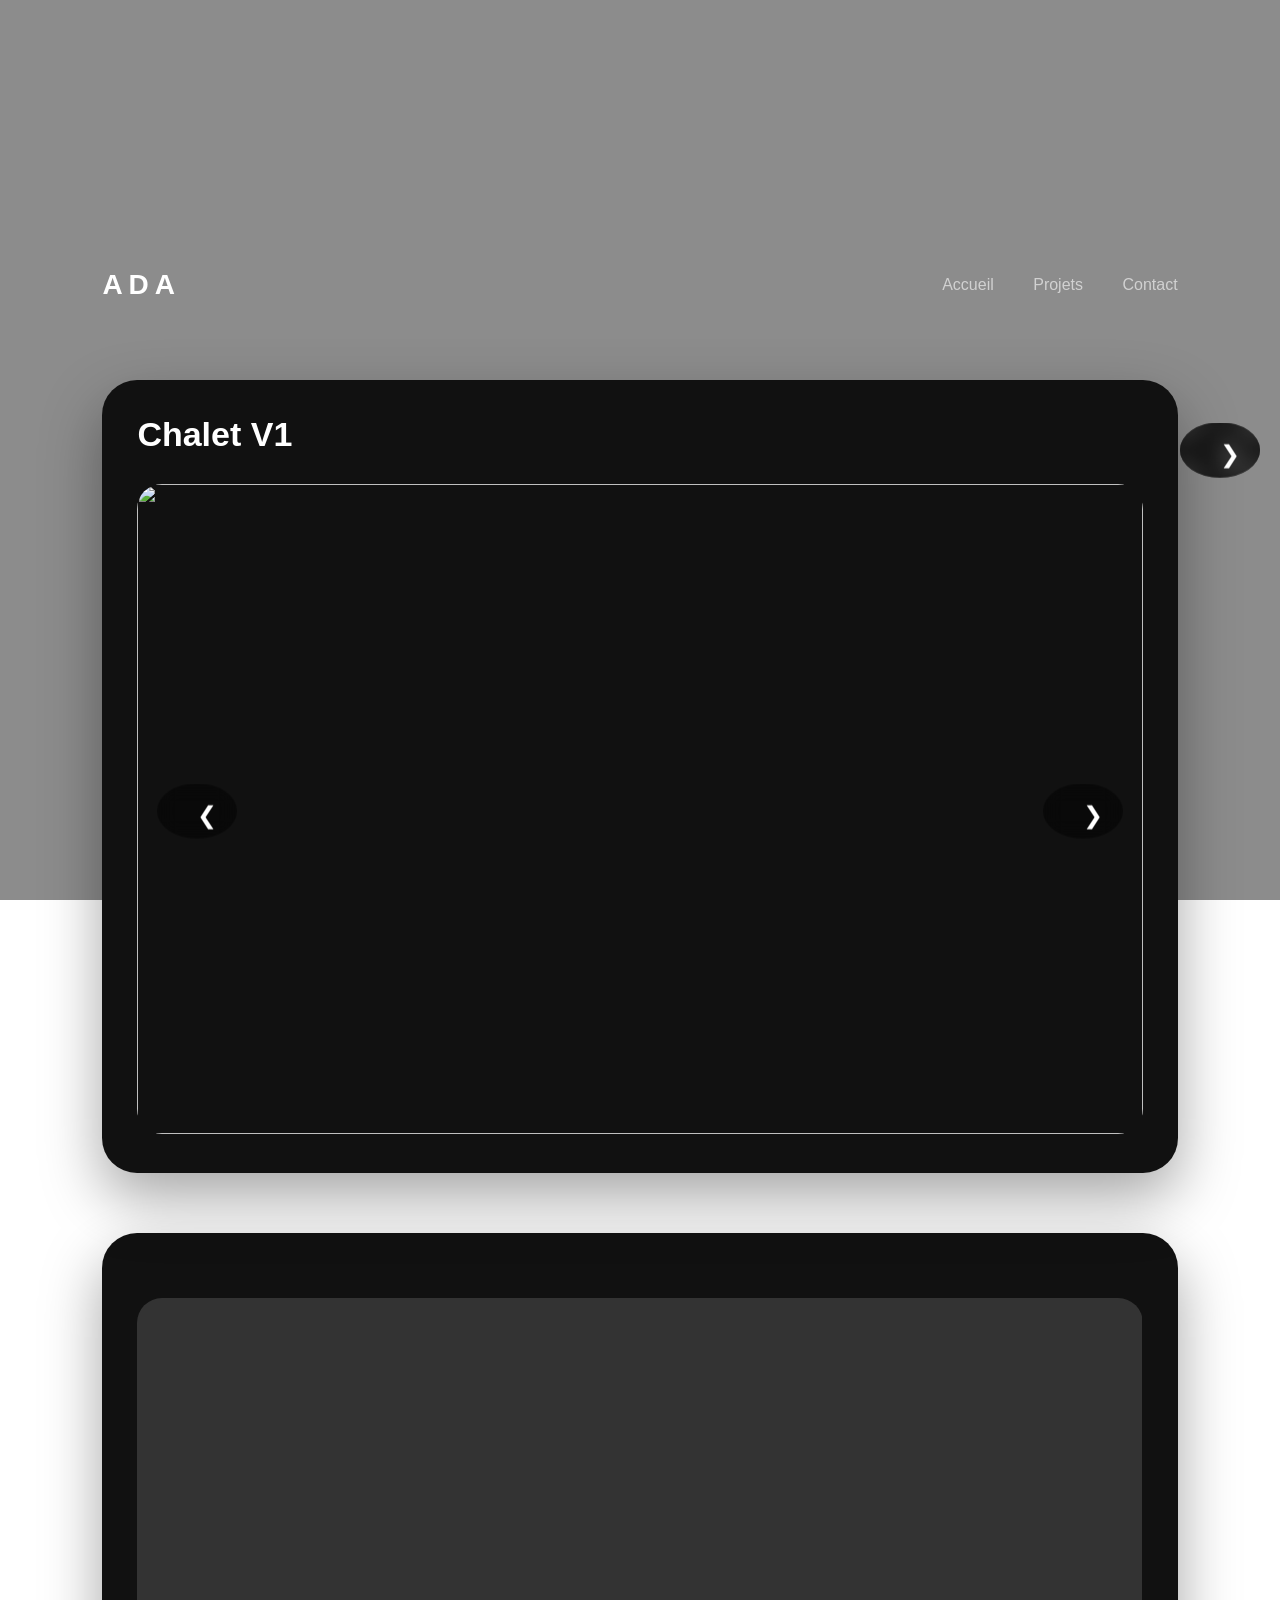
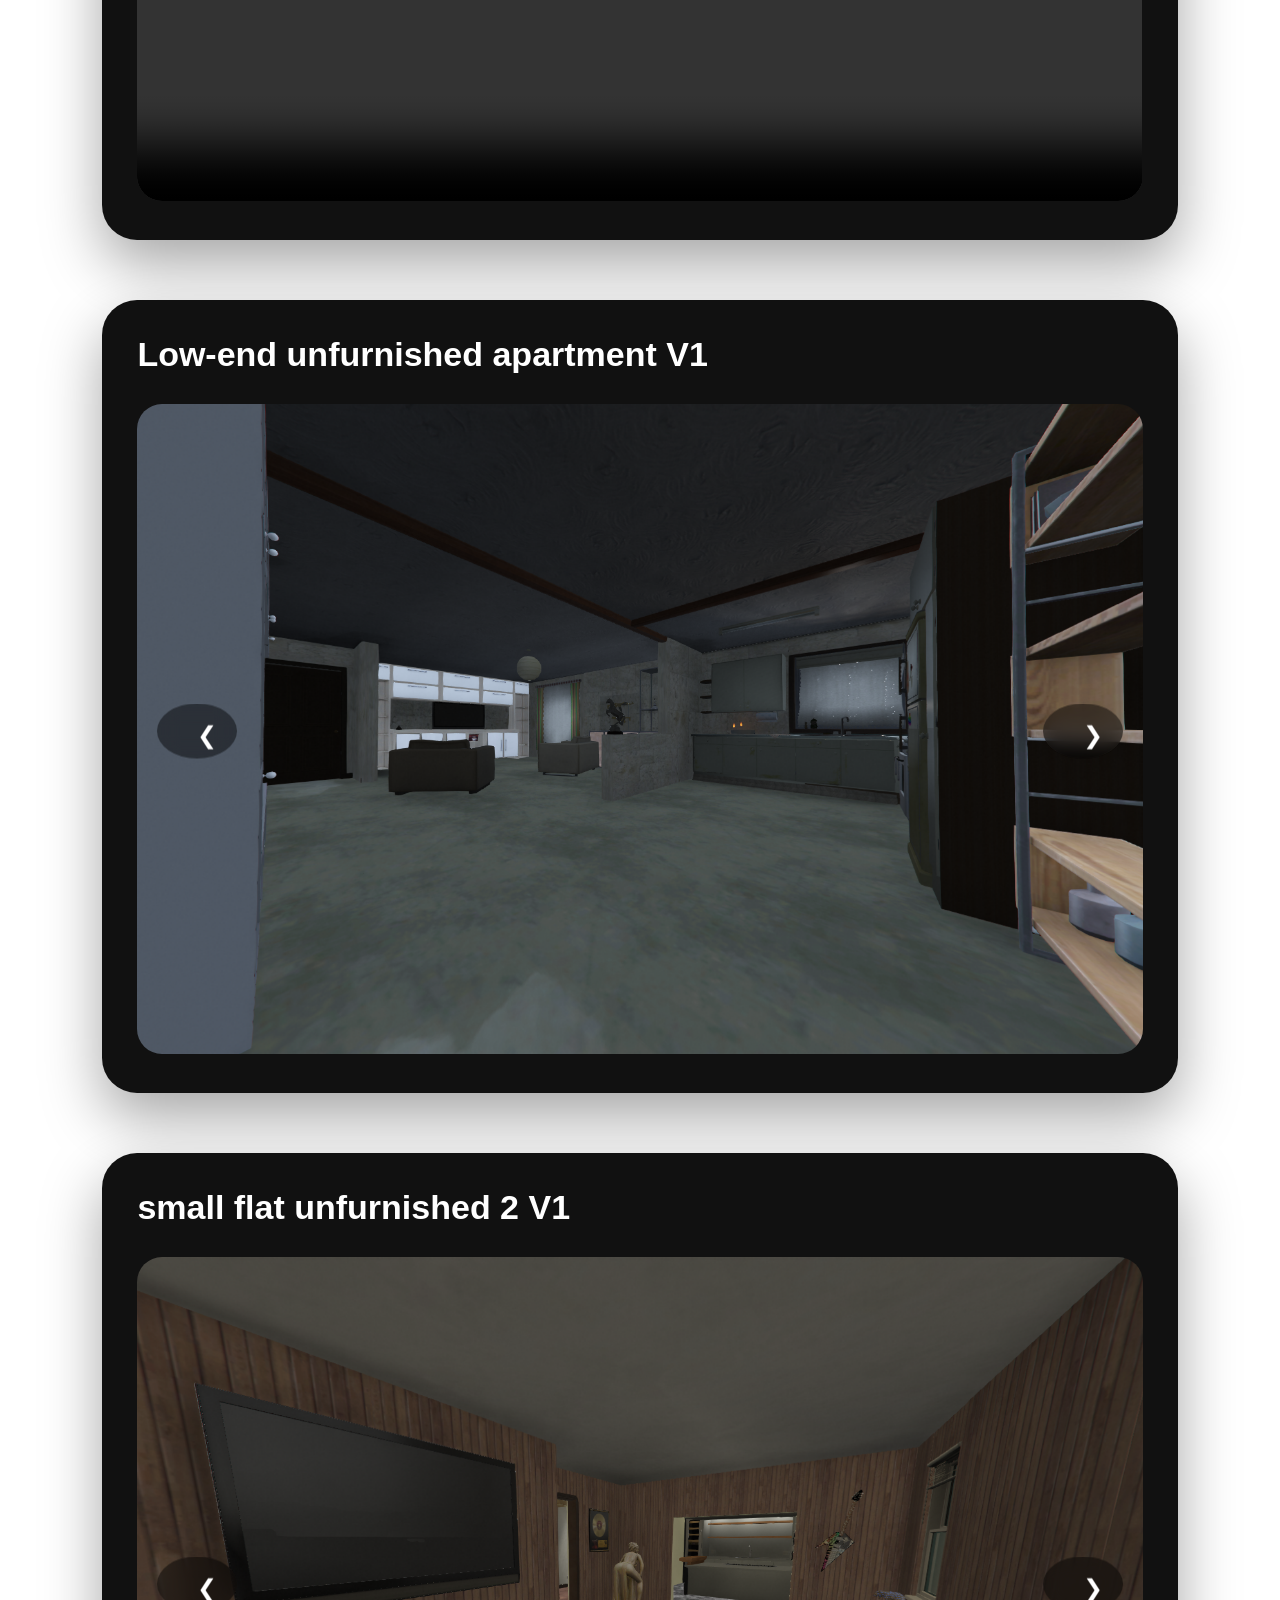
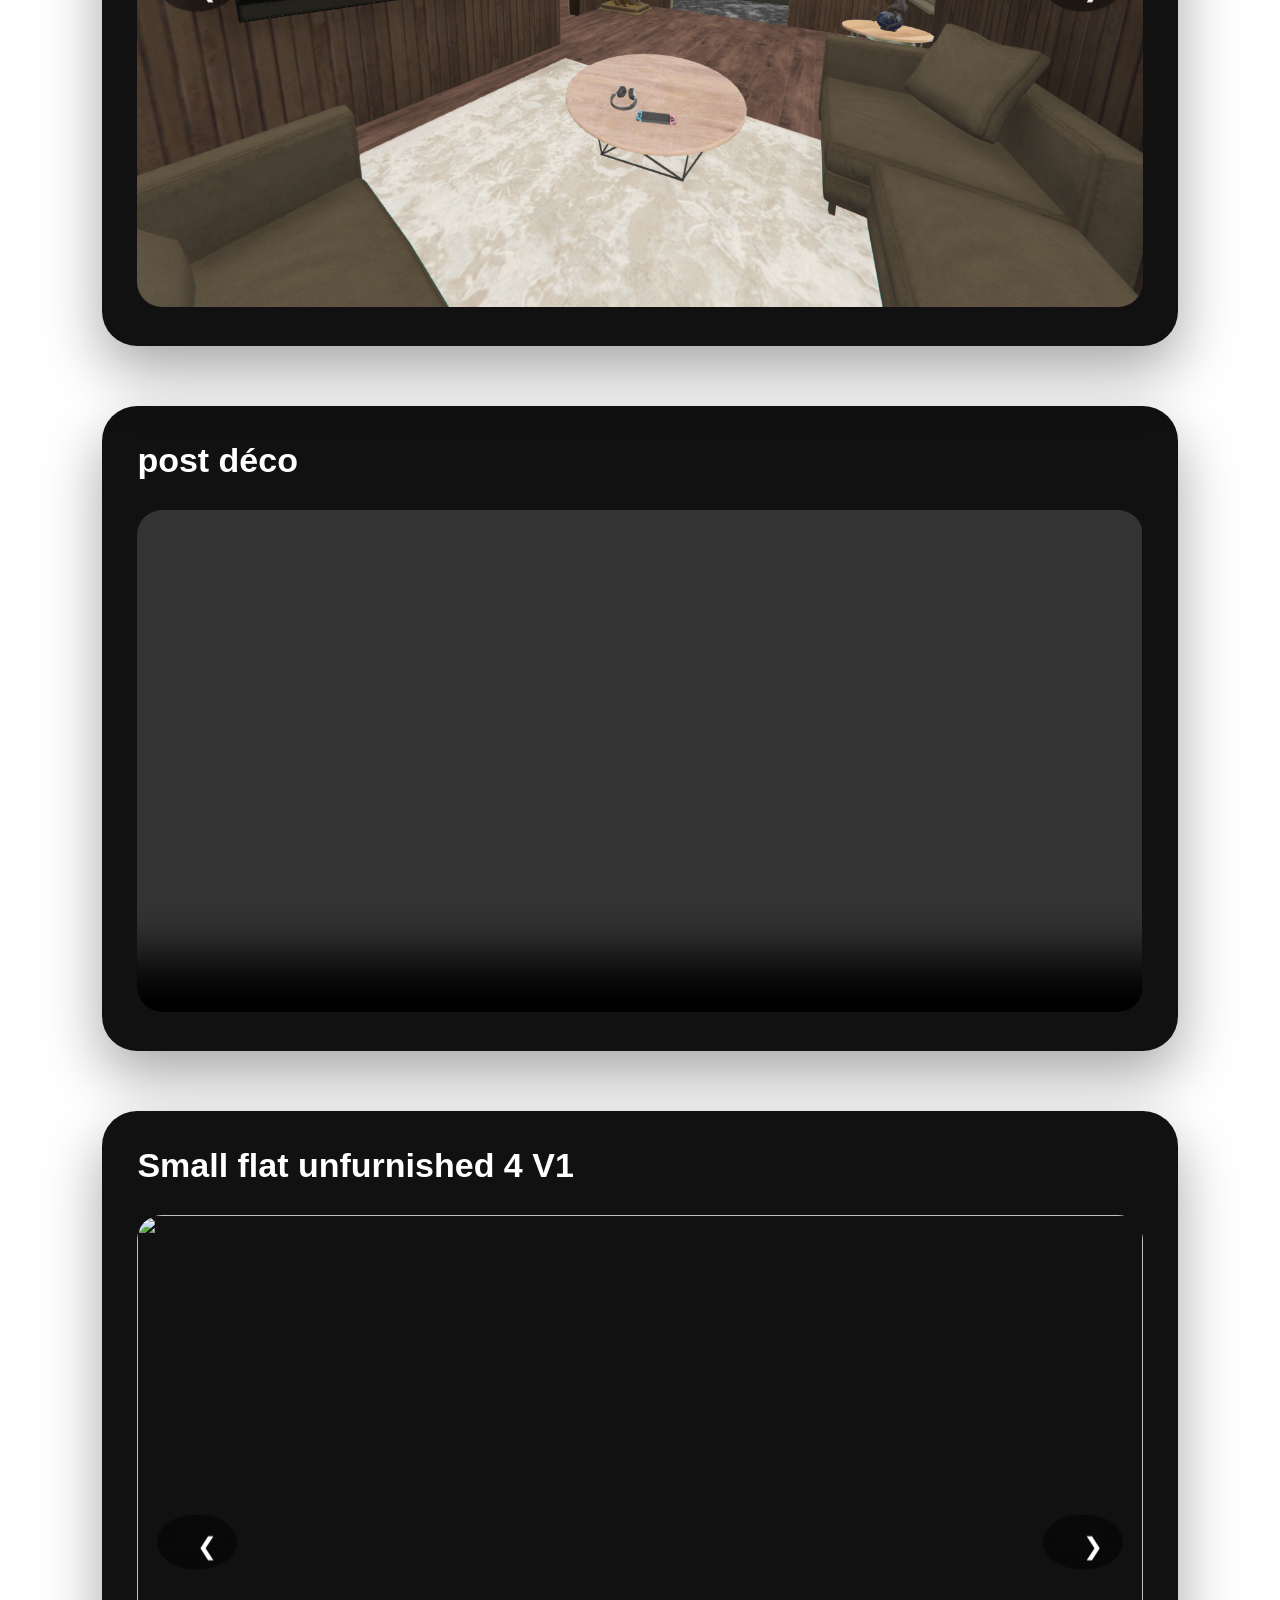
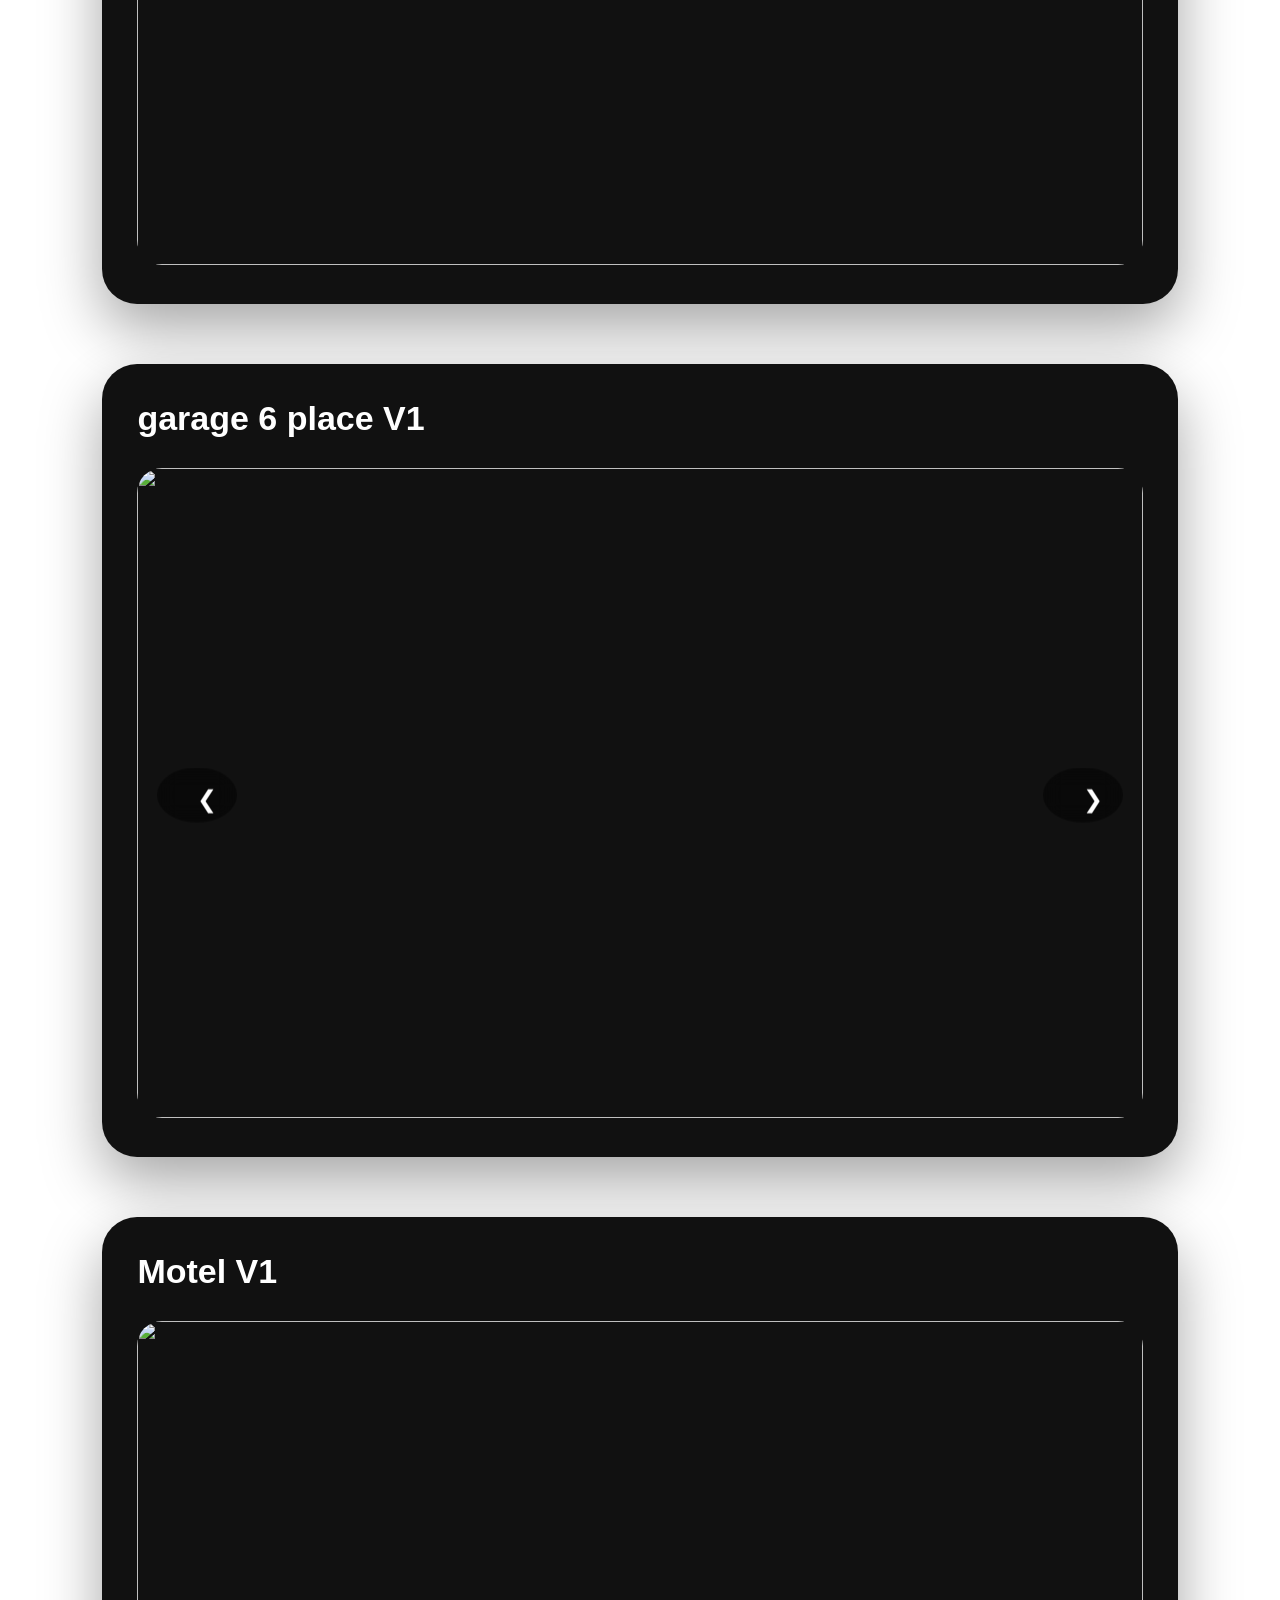
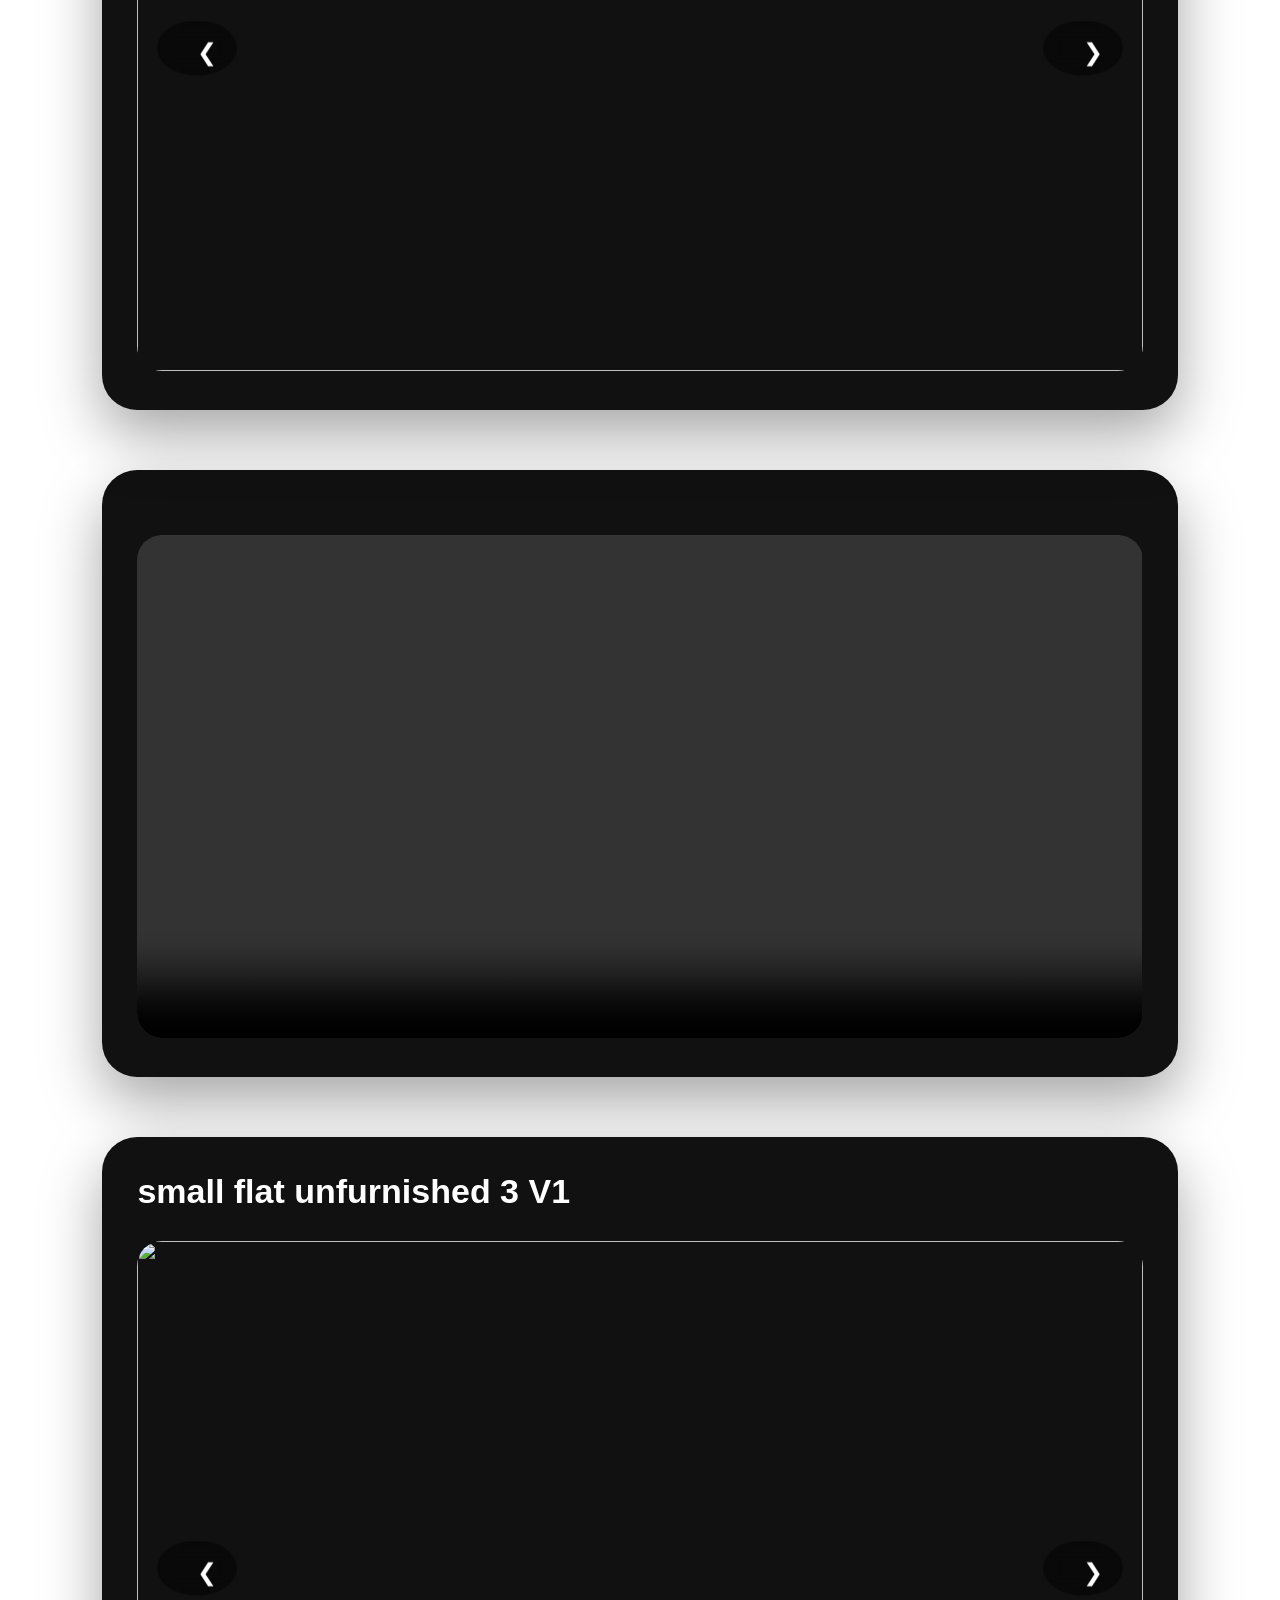
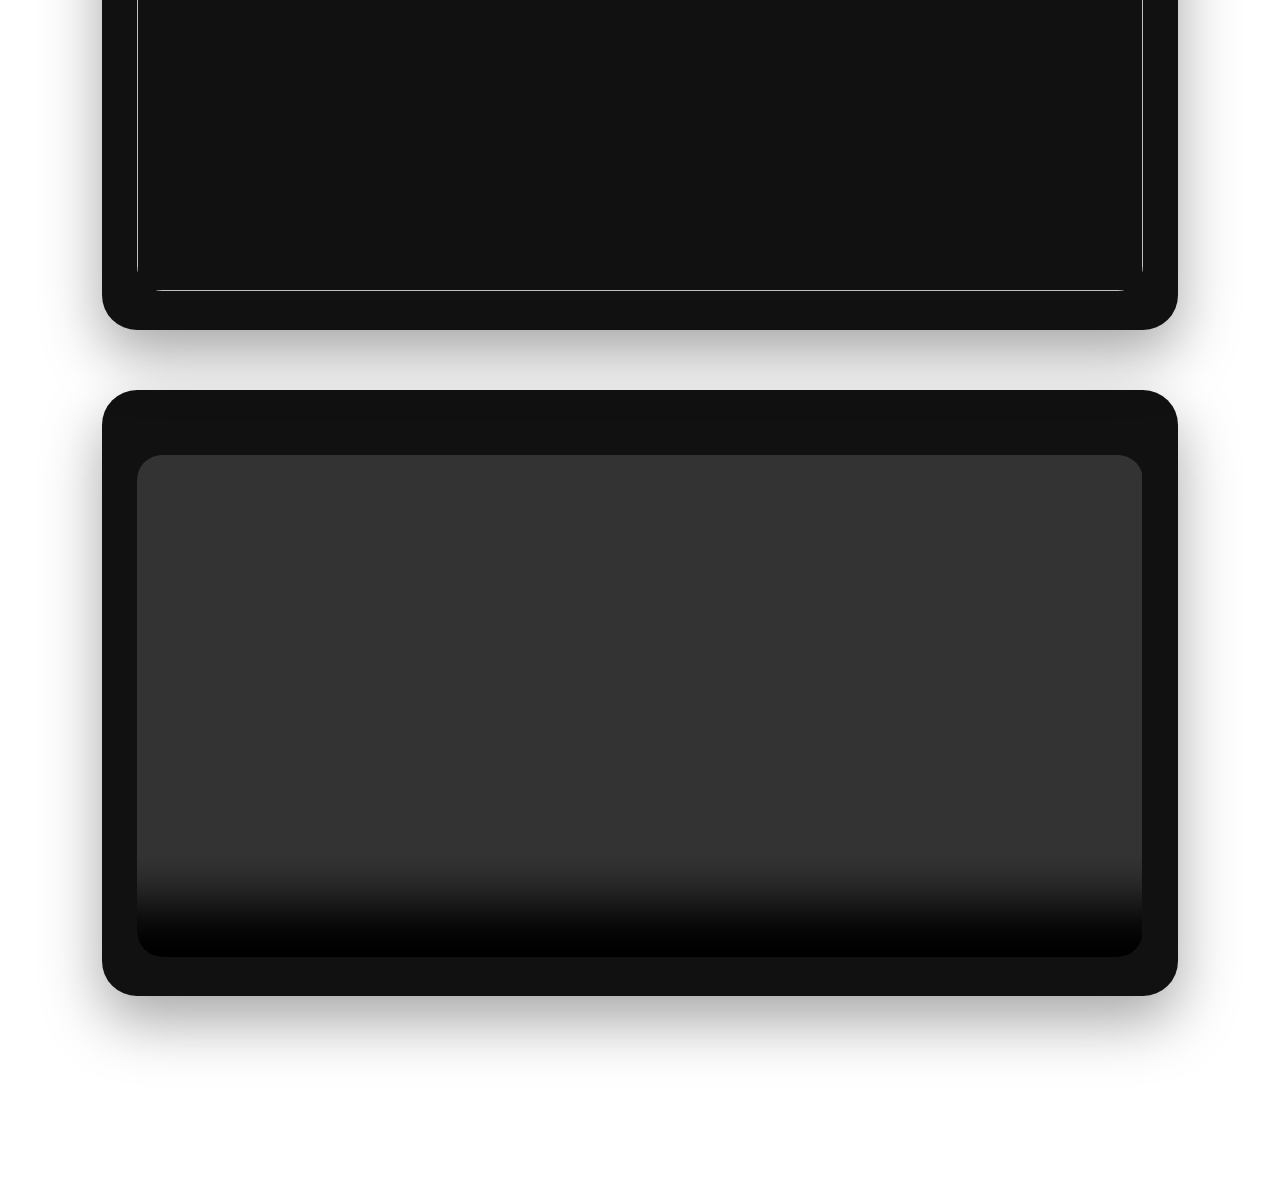
==== projets.html @ 46e0c893 "Add files via upload" ====
<!DOCTYPE html>
<html lang="fr">
<head>
    <meta charset="UTF-8">
    <title>Projets</title>
    <link rel="stylesheet" href="style.css">
</head>

<body>

<header>


</nav>

</header>

<section class="projets">

<div class="grid">



</div>

</section>

</body>
</html>
<!DOCTYPE html>
<html lang="fr">

<head>

    <meta charset="UTF-8">
    <meta name="viewport" content="width=device-width, initial-scale=1.0">

    <title>Projets - ADA</title>

    <link rel="stylesheet" href="style.css">

</head>

<body>

<header>

    <div class="logo">ADA</div>

    <nav>

        <a href="index.html">Accueil</a>
        <a href="projets.html">Projets</a>
        <a href="contact.html">Contact</a>

    </nav>

</header>

<section class="projets">

  
    <!-- ===================== -->
    <!-- PROJET 1 -->
    <!-- ===================== -->

    <div class="projet">

        <h2>Chalet V1</h2>

        <div class="slider">

            <button class="prev">&#10094;</button>

            <img
                class="slider-image"
                src="chalet1-1.png"

                data-images="
chalet1-1.png,
chalet1-2.png,
chalet1-3.png,
chalet1-4.png,
chalet1-5.png,
chalet1-6.png,
chalet1-7.png,
chalet1-8.png,
chalet1-9.png,
chalet1-10.png,
chalet1-11.png,
chalet1-12.png,
">

            <button class="next">&#10095;</button>

        </div>

    </div>

    <!-- ===================== -->
    <!-- VIDEO -->
    <!-- ===================== -->

    <div class="video-card">

        <h2></h2>

        <video controls>

            <source src="presentation chalet video.mp4" type="video/mp4">

        </video>

            <button class="next">&#10095;</button>

        </div>

    </div>

    <!-- ===================== -->
    <!-- PROJET 2 -->
    <!-- ===================== -->

    <div class="projet">

        <h2>Low-end unfurnished apartment V1</h2>

        <div class="slider">

            <button class="prev">&#10094;</button>

            <img
                class="slider-image"
                src="apart 1-1.png"

                data-images="
apart 1-1.png,
apart1-2.png,
apart1-3.png,
apart1-4.png,
apart1-5.png,
apart1-6.png,
apart1-8.png,
apart1-9.png,
apart1-10.png,
apart1-11.png
">

            <button class="next">&#10095;</button>

        </div>

    </div>


    </div>    <!-- ===================== -->
    <!-- PROJET 3 -->
    <!-- ===================== -->

    <div class="projet">

        <h2>small flat unfurnished 2 V1</h2>

        <div class="slider">

            <button class="prev">&#10094;</button>

            <img
                class="slider-image"
                src="aparte2-1.png"

                data-images="                
aparte2-1.png,
aparte2-2.png,
aparte2-3.png,
aparte2-4.png,
aparte2-5.png,
aparte2-6.png,
aparte2-7.png,
aparte2-8.png
">

            <button class="next">&#10095;</button>

        </div>

    </div>

    <!-- ===================== -->
    <!-- VIDEO -->
    <!-- ===================== -->

    <div class="video-card">

        <h2>post déco</h2>

        <video controls>

            <source src="presentation aparte ejay fear.mp4" type="video/mp4">

        </video>

    </div>

    <!-- ===================== -->
    <!-- PROJET 4 -->
    <!-- ===================== -->

    <div class="projet">

        <h2>Small flat unfurnished 4 V1</h2>

        <div class="slider">

            <button class="prev">&#10094;</button>

            <img
                class="slider-image"
                src="aparte3-1.png"

                data-images="
aparte3-1.png,
aparte3-2.png,
aparte3-3.png,
aparte3-4.png,
aparte3-5.png,
aparte3-6.png,
aparte3-7.png,
aparte3-8.png,
aparte3-9.png,
aparte3-10.png,
aparte3-11.png,
aparte3-12.png,
aparte3-13.png,
aparte3-14.png,
aparte3-15.png,
aparte3-16.png
">

            <button class="next">&#10095;</button>

        </div>

    </div>

        <!-- ===================== -->
    <!-- PROJET 1 -->
    <!-- ===================== -->

    <div class="projet">

        <h2>garage 6 place V1</h2>

        <div class="slider">

            <button class="prev">&#10094;</button>

            <img
                class="slider-image"
                src="garage 6p 1-1.PNG"

                data-images="
garage 6p 1-1.PNG,
garage 6p 1-2.PNG,
garage 6p 1-3.PNG,
garage 6p 1-4.PNG
">

            <button class="next">&#10095;</button>

        </div>

    </div>

    
            <button class="next">&#10095;</button>

        </div>

    </div>


    </div>    <!-- ===================== -->
    <!-- PROJET 3 -->
    <!-- ===================== -->

    <div class="projet">

        <h2>Motel V1</h2>

        <div class="slider">

            <button class="prev">&#10094;</button>

            <img
                class="slider-image"
                src="motel1-1.png"

                data-images="                
motel1-1.png,
motel1-2.png,
motel1-3.png,
motel1-4.png,
motel1-5.png,
motel1-6.png
">

            <button class="next">&#10095;</button>

        </div>

    </div>

    <!-- ===================== -->
    <!-- VIDEO -->
    <!-- ===================== -->

    <div class="video-card">

        <h2></h2>

        <video controls>

            <source src="motel video 1.mp4" type="video/mp4">

        </video>

    </div>

            <button class="next">&#10095;</button>

        </div>

    </div>

    </div>    <!-- ===================== -->
    <!-- PROJET 3 -->
    <!-- ===================== -->

    <div class="projet">

        <h2>small flat unfurnished 3 V1</h2>

        <div class="slider">

            <button class="prev">&#10094;</button>

            <img
                class="slider-image"
                src="rafi1-1.png"

                data-images="                
rafi1-1.png,
rafi1-2.png,
rafi1-3.png,
rafi1-5.png,
rafi1-6.png,
rafi1-7.png,
rafi1-8.png,
rafi1-9.png,
rafi1-10.png,
rafi1-11.png,
rafi1-12.png,
rafi1-13.png,
rafi1-14.png,
rafi1-15.png,
rafi1-16.png
">

            <button class="next">&#10095;</button>

        </div>

    </div>

    <!-- ===================== -->
    <!-- VIDEO -->
    <!-- ===================== -->

    <div class="video-card">

        <h2></h2>

        <video controls>

            <source src="aparte rafi video.mp4" type="video/mp4">

        </video>

    </div>

</section>

<script src="script.js"></script>

<h2>
Et ce n'est que le début . . .
</h2>

</body>
</html>
---- style.css ----
*{
margin:0;
padding:0;
box-sizing:border-box;
font-family:-apple-system,BlinkMacSystemFont,"Segoe UI",sans-serif;
}


body{

background:url("");

background-size:cover;
background-position:center;
background-attachment:fixed;

color:white;
overflow-x:hidden;

}

body::before{

content:"";

position:fixed;

top:0;
left:0;

width:100%;
height:100%;

background:url("fond d'ecran ada 9 16.jpg");

background-size:cover;
background-position:center;

filter:blur(12px);

transform:scale(1.1);

z-index:-2;

}

body::after{

content:"";

position:fixed;

top:0;
left:0;

width:100%;
height:100%;

background:rgba(0,0,0,.45);

z-index:-1;

}

header{

height:90px;
display:flex;
align-items:center;
justify-content:space-between;
padding:0 8%;
position:absolute;
width:100%;
z-index:10;

}



.logo{

font-size:28px;
font-weight:700;
letter-spacing:6px;

}



nav a{

color:white;
text-decoration:none;
margin-left:35px;
opacity:.6;
transition:.3s;

}


nav a:hover{

opacity:1;

}



/* HERO */


.hero{

height:100vh;

display:flex;
align-items:center;

padding:0 8%;

position:relative;

overflow:hidden;

}



.hero-content{

z-index:2;

animation:appear 1.5s ease;

}



h1{

font-size:90px;
line-height:.95;
letter-spacing:-5px;

}



p{

font-size:22px;
opacity:.6;
margin-top:30px;
max-width:500px;

}



.buttons{

margin-top:45px;

}



button{

padding:18px 40px;

border-radius:40px;

border:none;

font-size:16px;

cursor:pointer;

background:white;

transition:.4s;

}



button:hover{

transform:scale(1.08);

}



.second{

background:#222;
color:white;
margin-left:15px;

}



/* IMAGE FLOTTANTE */


.floating-card{

position:absolute;

right:8%;

width:420px;

height:600px;

border-radius:40px;

overflow:hidden;

animation:float 6s infinite ease-in-out;

}



.floating-card img{

width:100%;
height:100%;
object-fit:cover;

}



/* SHOWCASE */


.showcase{

padding:150px 8%;
text-align:center;

}



.showcase h2{

font-size:70px;
letter-spacing:-3px;

}





.box{

margin-top:80px;

height:700px;

border-radius:50px;

overflow:hidden;

}




.box img{

width:100%;
height:100%;
object-fit:cover;

}



/* FIN */


.final{

height:80vh;

display:flex;

flex-direction:column;

justify-content:center;

align-items:center;

}



.final h2{

font-size:60px;

margin-bottom:40px;

}



/* ANIMATIONS */


@keyframes appear{

from{

opacity:0;
transform:translateY(50px);

}

to{

opacity:1;
transform:translateY(0);

}

}



@keyframes float{

0%,100%{

transform:translateY(0);

}

50%{

transform:translateY(-30px);

}

}
.contact-hero{

    height:100vh;

    background:
    linear-gradient(
        rgba(0,0,0,0.5),
        rgba(0,0,0,0.5)
    ),
    url("Capture d'écran 2026-08-07 031521.png");

    background-size:cover;
    background-position:center;

    display:flex;
    justify-content:center;
    align-items:center;

}

.contact-box{

    background:rgba(0,0,0,0.45);

    backdrop-filter:blur(10px);

    padding:60px;

    border-radius:30px;

    text-align:center;

    color:white;

    width:500px;

}

.contact-box h1{

    font-size:60px;

    margin-bottom:20px;

}

.contact-box p{

    margin-bottom:30px;

    font-size:20px;

}

.contact-box button{

    padding:15px 35px;

    border:none;

    border-radius:30px;

    cursor:pointer;

    font-size:18px;

}
.projets{

padding:120px 8%;

}

.projets h1{

text-align:center;
font-size:60px;
margin-bottom:60px;

}

.grid{

display:grid;
grid-template-columns:repeat(auto-fit,minmax(350px,1fr));
gap:30px;

}

.grid img,
.grid video{

width:100%;
height:400px;

object-fit:cover;

border-radius:25px;

transition:0.4s;

}

.grid img:hover,
.grid video:hover{

transform:scale(1.03);

}
.projet{

position:relative;
width:100%;

}

.slider-image{

width:100%;
height:400px;
object-fit:cover;
border-radius:25px;

}

.prev,
.next{

position:absolute;
top:50%;
transform:translateY(-50%);

background:rgba(0,0,0,.5);
color:white;

border:none;

width:45px;
height:45px;

border-radius:50%;

cursor:pointer;

}

.prev{

left:15px;

}

.next{

right:15px;

}
html{

scroll-behavior:smooth;

}
.button,
.second{

display:inline-block;

padding:18px 40px;

border-radius:40px;

text-decoration:none;

font-size:16px;

transition:.4s;

cursor:pointer;

}

.button{

background:white;

color:black;

}

.second{

background:#222;

color:white;

margin-left:15px;

}

.button:hover,
.second:hover{

transform:scale(1.08);

}
/* IMAGES DU BAS ACCUEIL */

.gallery{

display:grid;
grid-template-columns:repeat(2,1fr);
gap:30px;

width:75%;
margin:60px auto;

}


.gallery img{

width:100%;
height:300px;

object-fit:cover;

border-radius:35px;

transition:0.4s;

}


.gallery img:hover{

transform:scale(1.03);

}
/* ========================= */
/* PAGE PROJETS */
/* ========================= */

.projets{

    padding:140px 8% 100px;

}

.projets h1{

    text-align:center;
    font-size:70px;
    margin-bottom:20px;
    letter-spacing:-3px;

}

.subtitle{

    text-align:center;
    opacity:.6;
    max-width:800px;
    margin:0 auto 80px;

}

/* ========================= */
/* CARTE PROJET */
/* ========================= */

.projet{

    background:#111;

    border-radius:35px;

    padding:35px;

    margin-bottom:60px;

    box-shadow:0 25px 60px rgba(0,0,0,.35);

}

.projet h2{

    font-size:34px;

    margin-bottom:30px;

}

/* ========================= */
/* SLIDER */
/* ========================= */

.slider{

    position:relative;

    width:100%;

}

.slider-image{

    width:100%;

    height:650px;

    object-fit:cover;

    border-radius:25px;

    transition:.4s;

}

/* ========================= */
/* FLECHES */
/* ========================= */

.prev,
.next{

    position:absolute;

    top:50%;

    transform:translateY(-50%);

    width:55px;

    height:55px;

    border:none;

    border-radius:50%;

    background:rgba(0,0,0,.45);

    color:white;

    font-size:24px;

    cursor:pointer;

    transition:.25s;

    backdrop-filter:blur(10px);

}

.prev{

    left:20px;

}

.next{

    right:20px;

}

.prev:hover,
.next:hover{

    background:white;

    color:rgb(127, 71, 133);

    transform:translateY(-50%) scale(1.1);

}

/* ========================= */
/* VIDEO */
/* ========================= */

.video-card{

    background:#111;

    border-radius:35px;

    padding:35px;

    margin-bottom:60px;

    box-shadow:0 25px 60px rgba(0,0,0,.35);

}

.video-card h2{

    margin-bottom:30px;

    font-size:34px;

}

.video-card video{

    width:100%;

    border-radius:25px;

}

/* ========================= */
/* RESPONSIVE */
/* ========================= */

@media(max-width:900px){

.projets h1{

    font-size:50px;

}

.slider-image{

    height:400px;

}

.prev,
.next{

    width:45px;
    height:45px;

}

}
---- style.css ----
*{
margin:0;
padding:0;
box-sizing:border-box;
font-family:-apple-system,BlinkMacSystemFont,"Segoe UI",sans-serif;
}


body{

background:url("");

background-size:cover;
background-position:center;
background-attachment:fixed;

color:white;
overflow-x:hidden;

}

body::before{

content:"";

position:fixed;

top:0;
left:0;

width:100%;
height:100%;

background:url("fond d'ecran ada 9 16.jpg");

background-size:cover;
background-position:center;

filter:blur(12px);

transform:scale(1.1);

z-index:-2;

}

body::after{

content:"";

position:fixed;

top:0;
left:0;

width:100%;
height:100%;

background:rgba(0,0,0,.45);

z-index:-1;

}

header{

height:90px;
display:flex;
align-items:center;
justify-content:space-between;
padding:0 8%;
position:absolute;
width:100%;
z-index:10;

}



.logo{

font-size:28px;
font-weight:700;
letter-spacing:6px;

}



nav a{

color:white;
text-decoration:none;
margin-left:35px;
opacity:.6;
transition:.3s;

}


nav a:hover{

opacity:1;

}



/* HERO */


.hero{

height:100vh;

display:flex;
align-items:center;

padding:0 8%;

position:relative;

overflow:hidden;

}



.hero-content{

z-index:2;

animation:appear 1.5s ease;

}



h1{

font-size:90px;
line-height:.95;
letter-spacing:-5px;

}



p{

font-size:22px;
opacity:.6;
margin-top:30px;
max-width:500px;

}



.buttons{

margin-top:45px;

}



button{

padding:18px 40px;

border-radius:40px;

border:none;

font-size:16px;

cursor:pointer;

background:white;

transition:.4s;

}



button:hover{

transform:scale(1.08);

}



.second{

background:#222;
color:white;
margin-left:15px;

}



/* IMAGE FLOTTANTE */


.floating-card{

position:absolute;

right:8%;

width:420px;

height:600px;

border-radius:40px;

overflow:hidden;

animation:float 6s infinite ease-in-out;

}



.floating-card img{

width:100%;
height:100%;
object-fit:cover;

}



/* SHOWCASE */


.showcase{

padding:150px 8%;
text-align:center;

}



.showcase h2{

font-size:70px;
letter-spacing:-3px;

}





.box{

margin-top:80px;

height:700px;

border-radius:50px;

overflow:hidden;

}




.box img{

width:100%;
height:100%;
object-fit:cover;

}



/* FIN */


.final{

height:80vh;

display:flex;

flex-direction:column;

justify-content:center;

align-items:center;

}



.final h2{

font-size:60px;

margin-bottom:40px;

}



/* ANIMATIONS */


@keyframes appear{

from{

opacity:0;
transform:translateY(50px);

}

to{

opacity:1;
transform:translateY(0);

}

}



@keyframes float{

0%,100%{

transform:translateY(0);

}

50%{

transform:translateY(-30px);

}

}
.contact-hero{

    height:100vh;

    background:
    linear-gradient(
        rgba(0,0,0,0.5),
        rgba(0,0,0,0.5)
    ),
    url("Capture d'écran 2026-08-07 031521.png");

    background-size:cover;
    background-position:center;

    display:flex;
    justify-content:center;
    align-items:center;

}

.contact-box{

    background:rgba(0,0,0,0.45);

    backdrop-filter:blur(10px);

    padding:60px;

    border-radius:30px;

    text-align:center;

    color:white;

    width:500px;

}

.contact-box h1{

    font-size:60px;

    margin-bottom:20px;

}

.contact-box p{

    margin-bottom:30px;

    font-size:20px;

}

.contact-box button{

    padding:15px 35px;

    border:none;

    border-radius:30px;

    cursor:pointer;

    font-size:18px;

}
.projets{

padding:120px 8%;

}

.projets h1{

text-align:center;
font-size:60px;
margin-bottom:60px;

}

.grid{

display:grid;
grid-template-columns:repeat(auto-fit,minmax(350px,1fr));
gap:30px;

}

.grid img,
.grid video{

width:100%;
height:400px;

object-fit:cover;

border-radius:25px;

transition:0.4s;

}

.grid img:hover,
.grid video:hover{

transform:scale(1.03);

}
.projet{

position:relative;
width:100%;

}

.slider-image{

width:100%;
height:400px;
object-fit:cover;
border-radius:25px;

}

.prev,
.next{

position:absolute;
top:50%;
transform:translateY(-50%);

background:rgba(0,0,0,.5);
color:white;

border:none;

width:45px;
height:45px;

border-radius:50%;

cursor:pointer;

}

.prev{

left:15px;

}

.next{

right:15px;

}
html{

scroll-behavior:smooth;

}
.button,
.second{

display:inline-block;

padding:18px 40px;

border-radius:40px;

text-decoration:none;

font-size:16px;

transition:.4s;

cursor:pointer;

}

.button{

background:white;

color:black;

}

.second{

background:#222;

color:white;

margin-left:15px;

}

.button:hover,
.second:hover{

transform:scale(1.08);

}
/* IMAGES DU BAS ACCUEIL */

.gallery{

display:grid;
grid-template-columns:repeat(2,1fr);
gap:30px;

width:75%;
margin:60px auto;

}


.gallery img{

width:100%;
height:300px;

object-fit:cover;

border-radius:35px;

transition:0.4s;

}


.gallery img:hover{

transform:scale(1.03);

}
/* ========================= */
/* PAGE PROJETS */
/* ========================= */

.projets{

    padding:140px 8% 100px;

}

.projets h1{

    text-align:center;
    font-size:70px;
    margin-bottom:20px;
    letter-spacing:-3px;

}

.subtitle{

    text-align:center;
    opacity:.6;
    max-width:800px;
    margin:0 auto 80px;

}

/* ========================= */
/* CARTE PROJET */
/* ========================= */

.projet{

    background:#111;

    border-radius:35px;

    padding:35px;

    margin-bottom:60px;

    box-shadow:0 25px 60px rgba(0,0,0,.35);

}

.projet h2{

    font-size:34px;

    margin-bottom:30px;

}

/* ========================= */
/* SLIDER */
/* ========================= */

.slider{

    position:relative;

    width:100%;

}

.slider-image{

    width:100%;

    height:650px;

    object-fit:cover;

    border-radius:25px;

    transition:.4s;

}

/* ========================= */
/* FLECHES */
/* ========================= */

.prev,
.next{

    position:absolute;

    top:50%;

    transform:translateY(-50%);

    width:55px;

    height:55px;

    border:none;

    border-radius:50%;

    background:rgba(0,0,0,.45);

    color:white;

    font-size:24px;

    cursor:pointer;

    transition:.25s;

    backdrop-filter:blur(10px);

}

.prev{

    left:20px;

}

.next{

    right:20px;

}

.prev:hover,
.next:hover{

    background:white;

    color:rgb(127, 71, 133);

    transform:translateY(-50%) scale(1.1);

}

/* ========================= */
/* VIDEO */
/* ========================= */

.video-card{

    background:#111;

    border-radius:35px;

    padding:35px;

    margin-bottom:60px;

    box-shadow:0 25px 60px rgba(0,0,0,.35);

}

.video-card h2{

    margin-bottom:30px;

    font-size:34px;

}

.video-card video{

    width:100%;

    border-radius:25px;

}

/* ========================= */
/* RESPONSIVE */
/* ========================= */

@media(max-width:900px){

.projets h1{

    font-size:50px;

}

.slider-image{

    height:400px;

}

.prev,
.next{

    width:45px;
    height:45px;

}

}
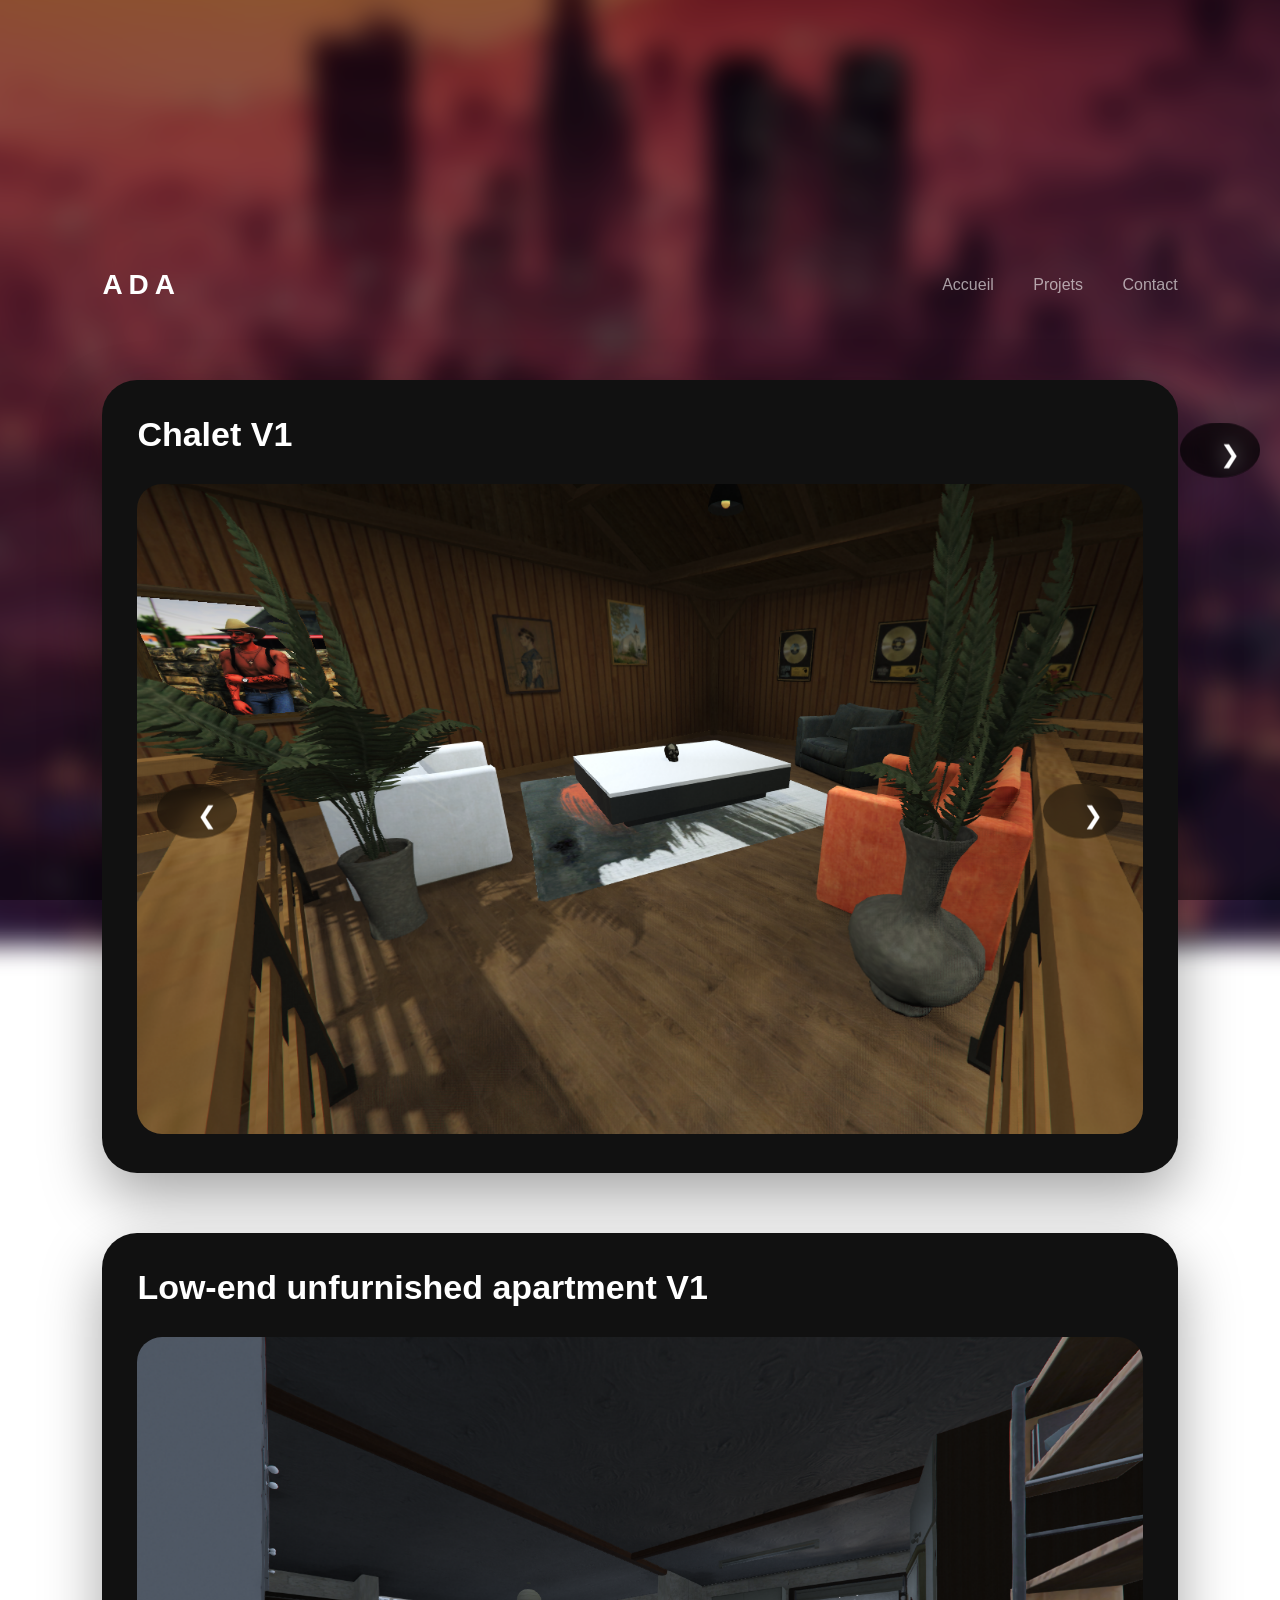
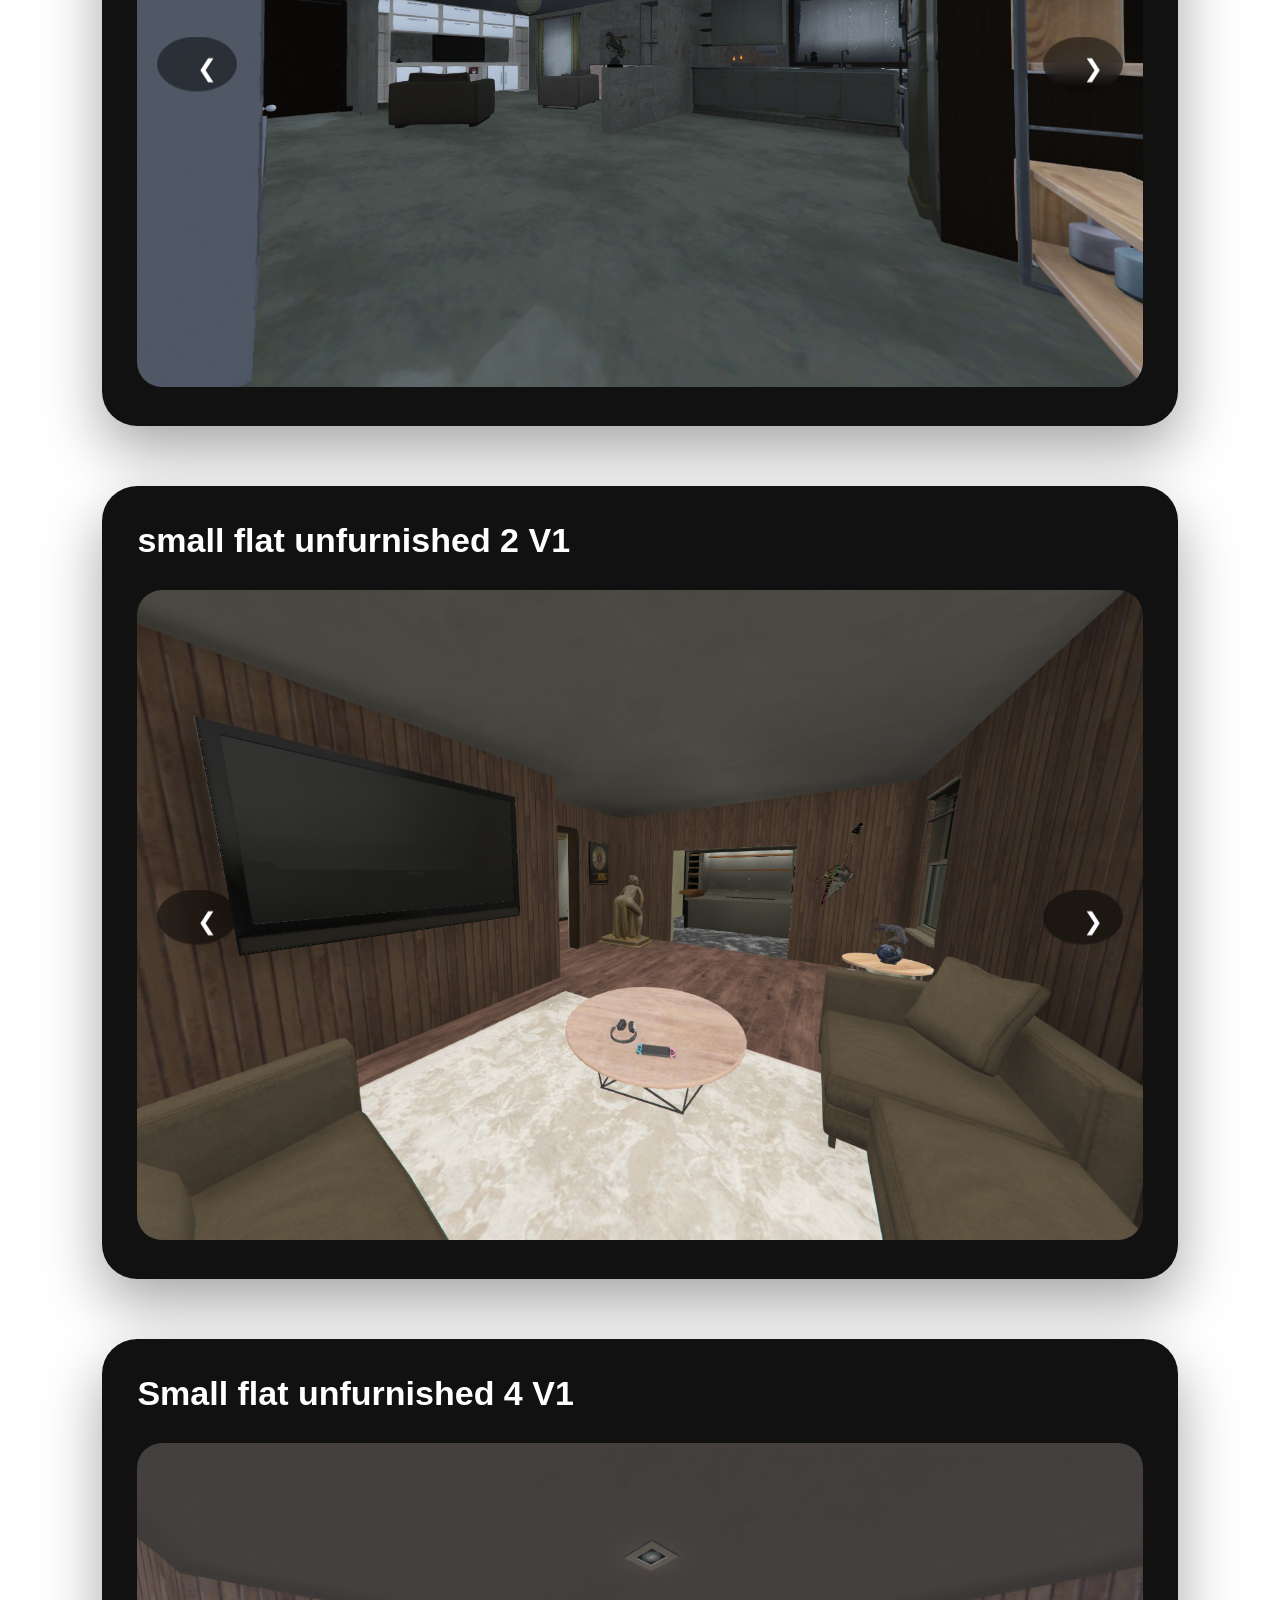
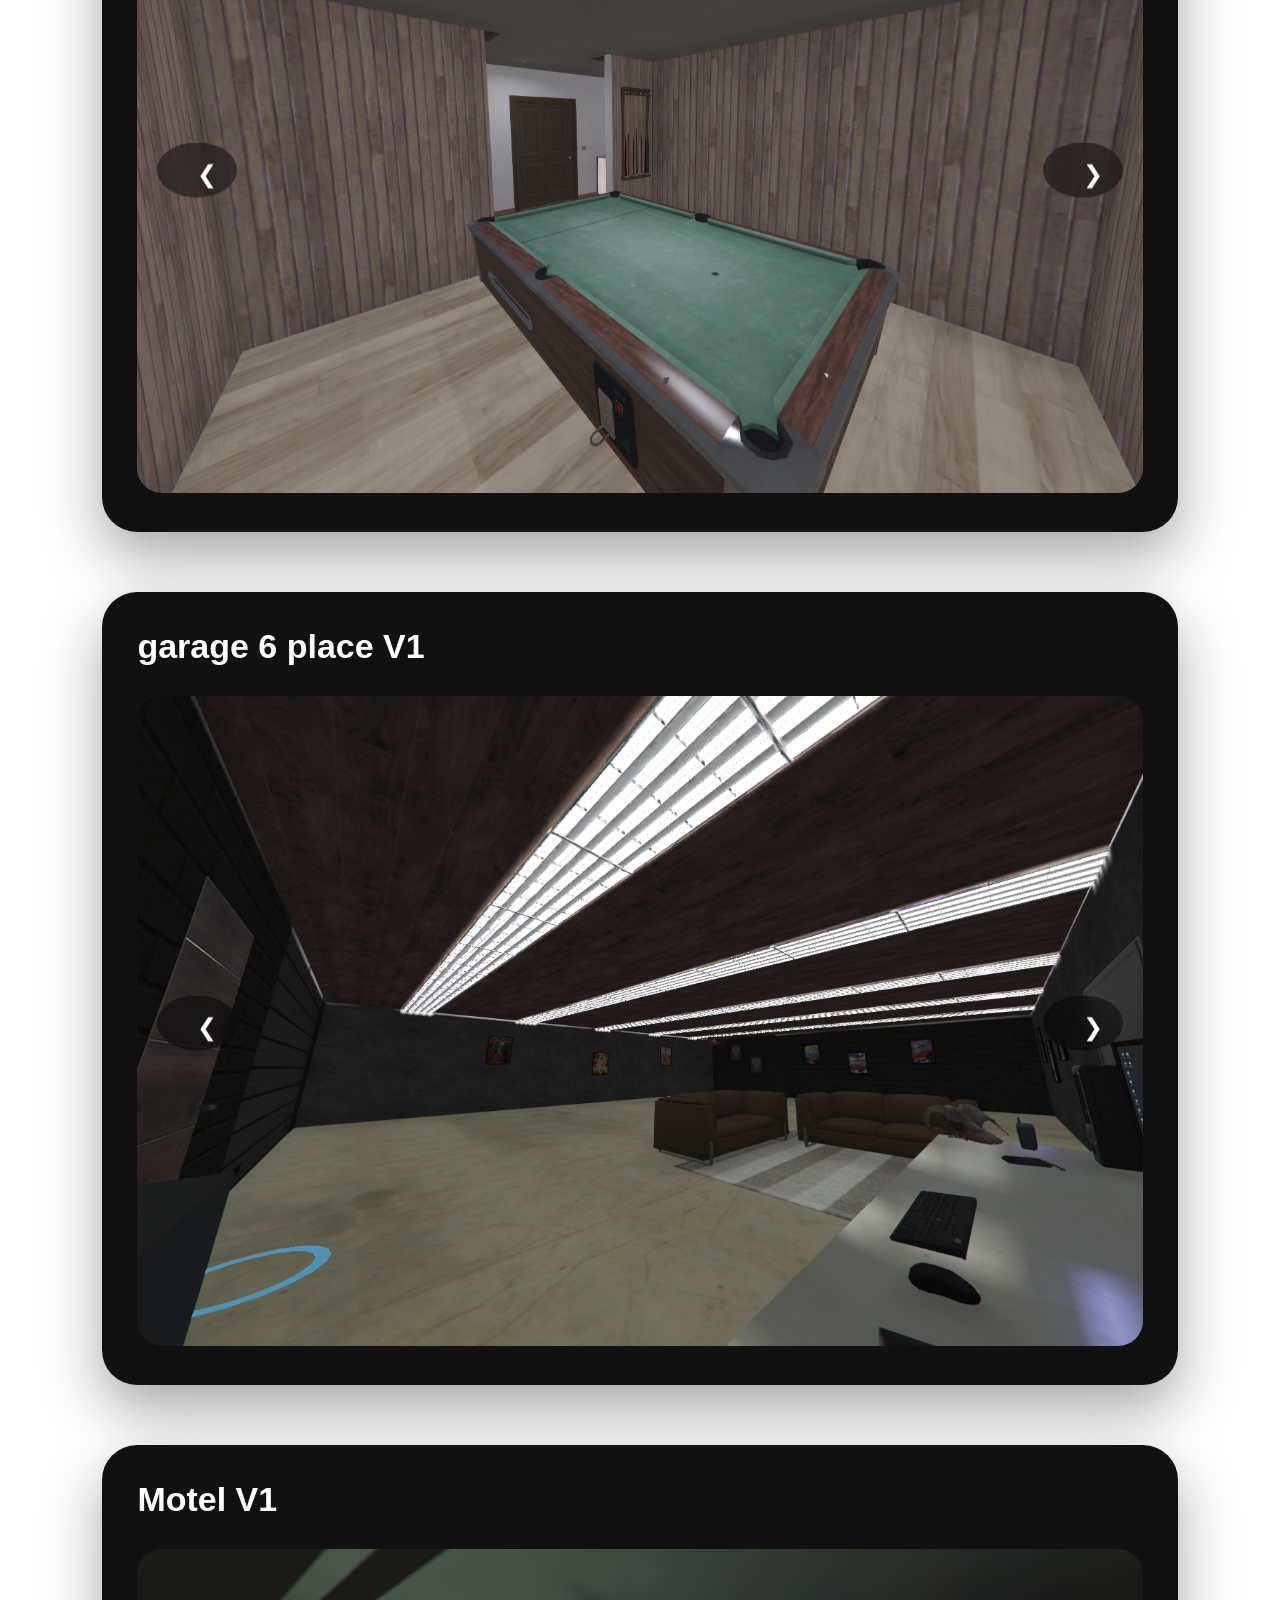
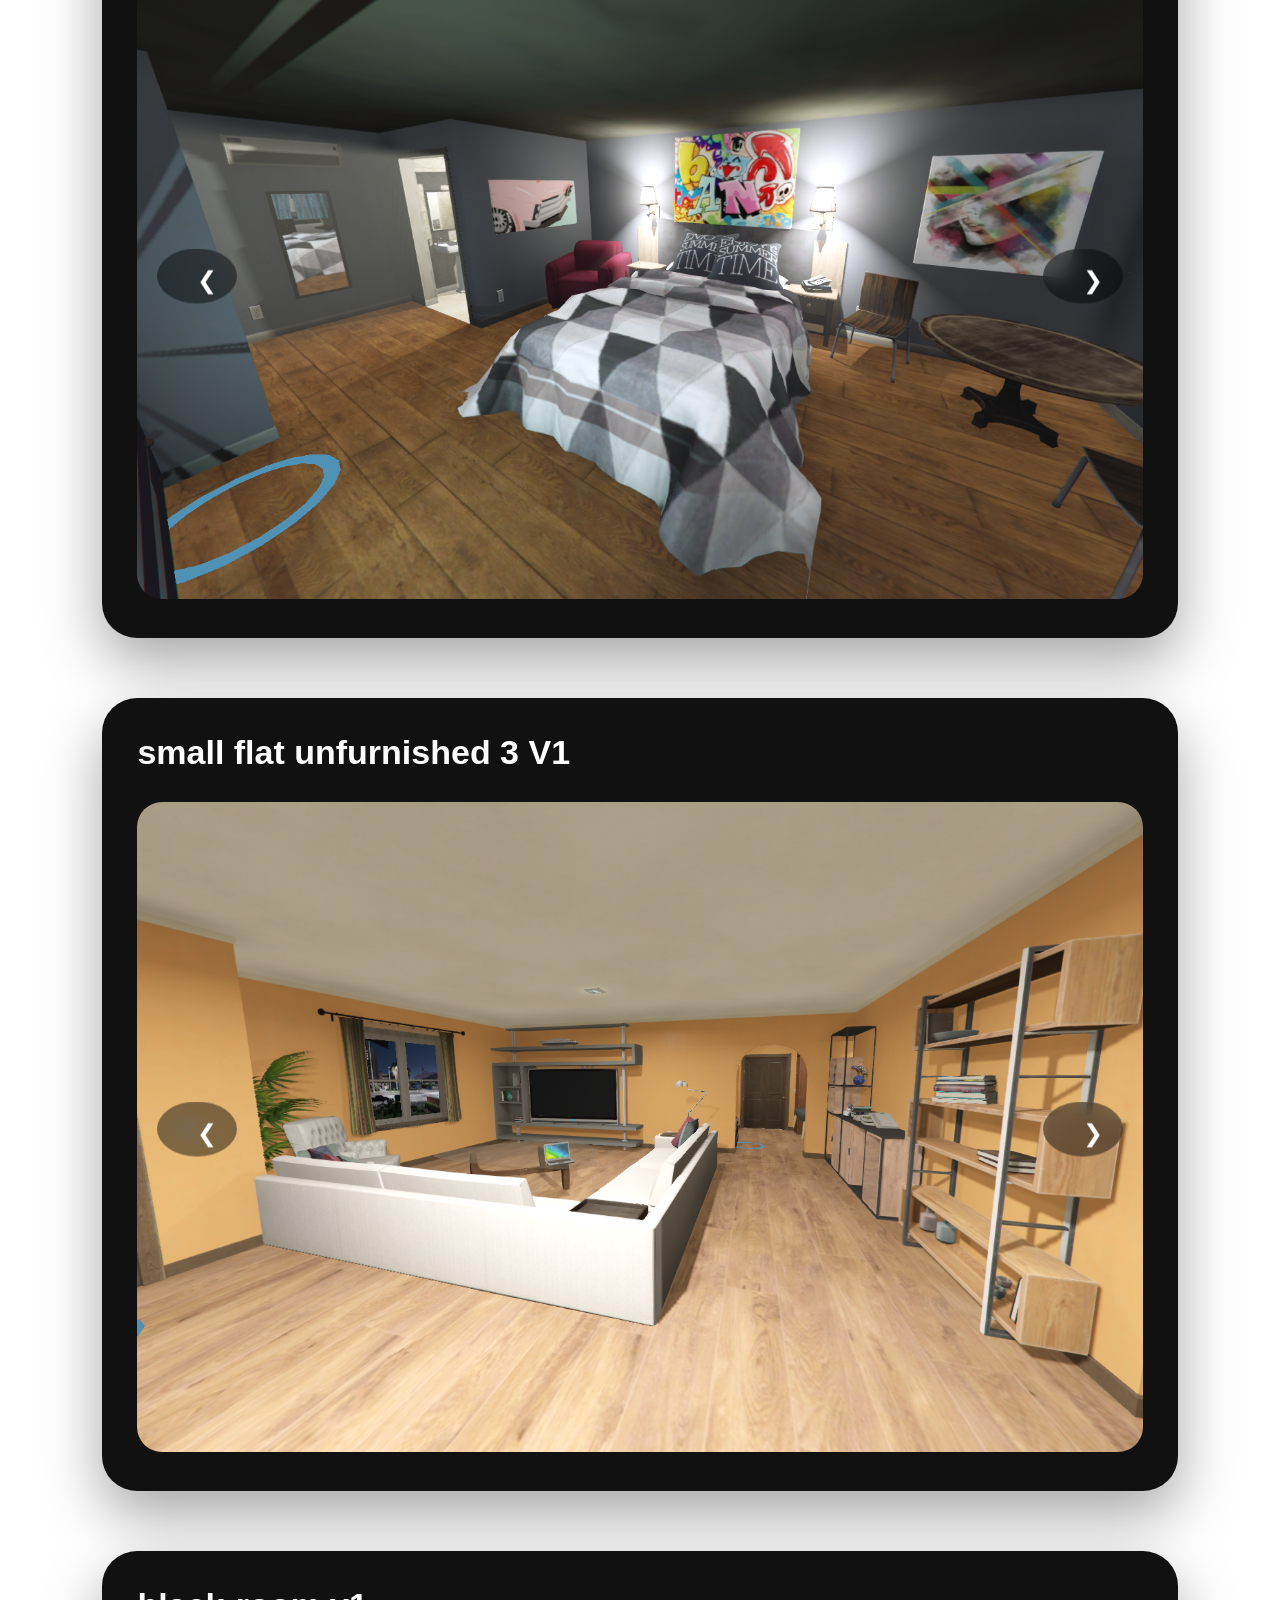
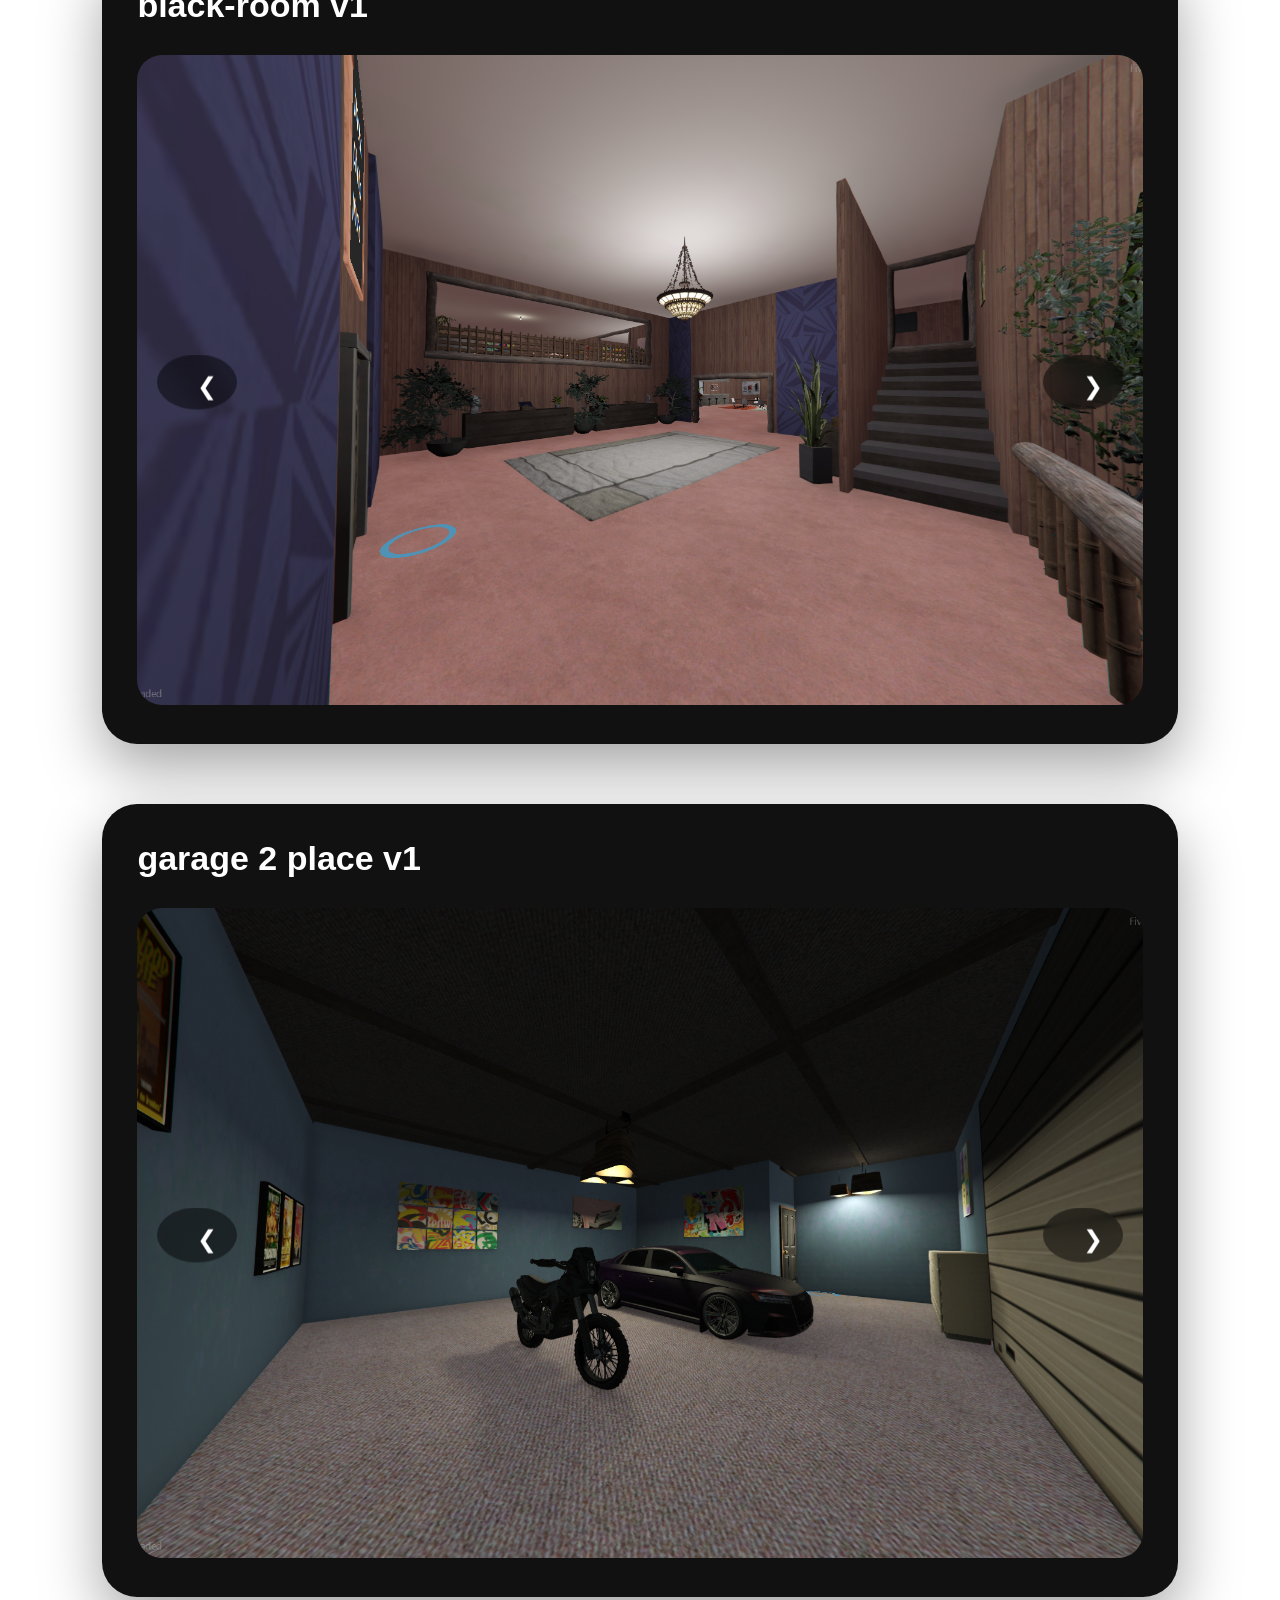
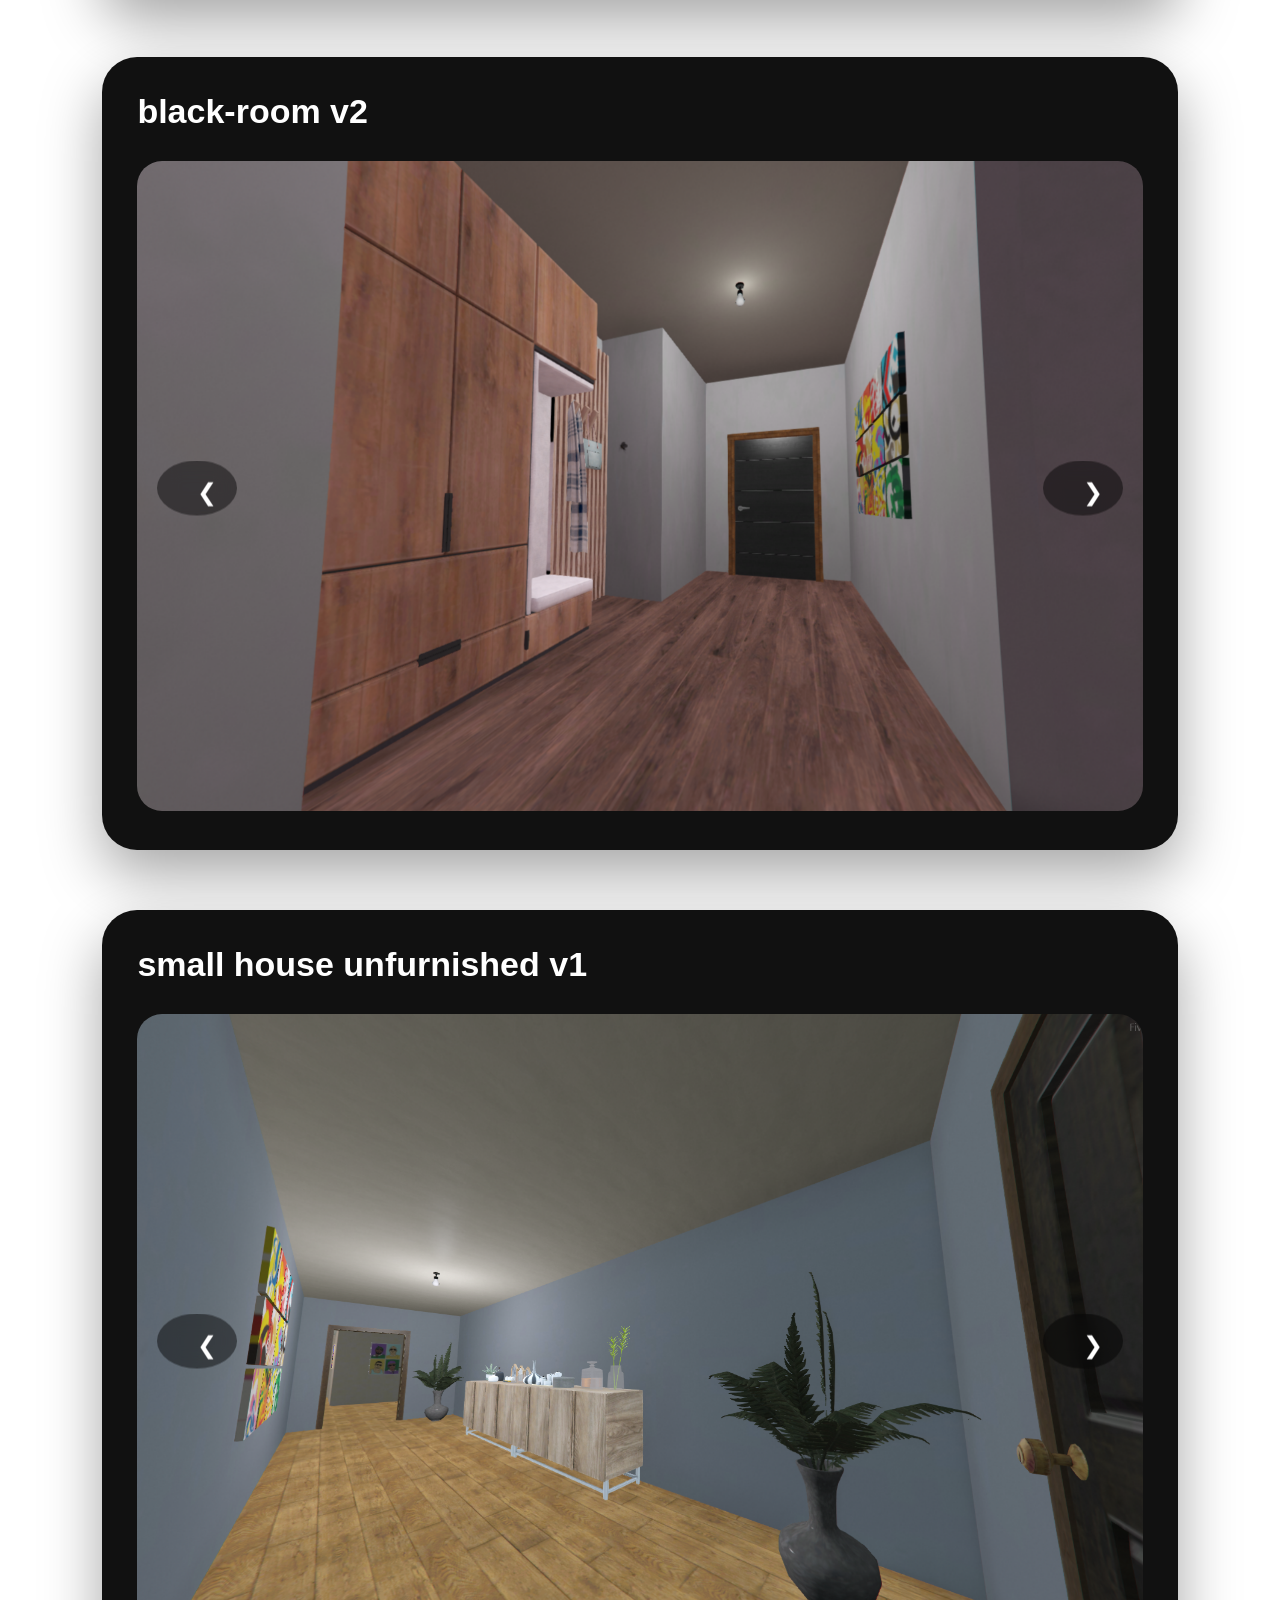
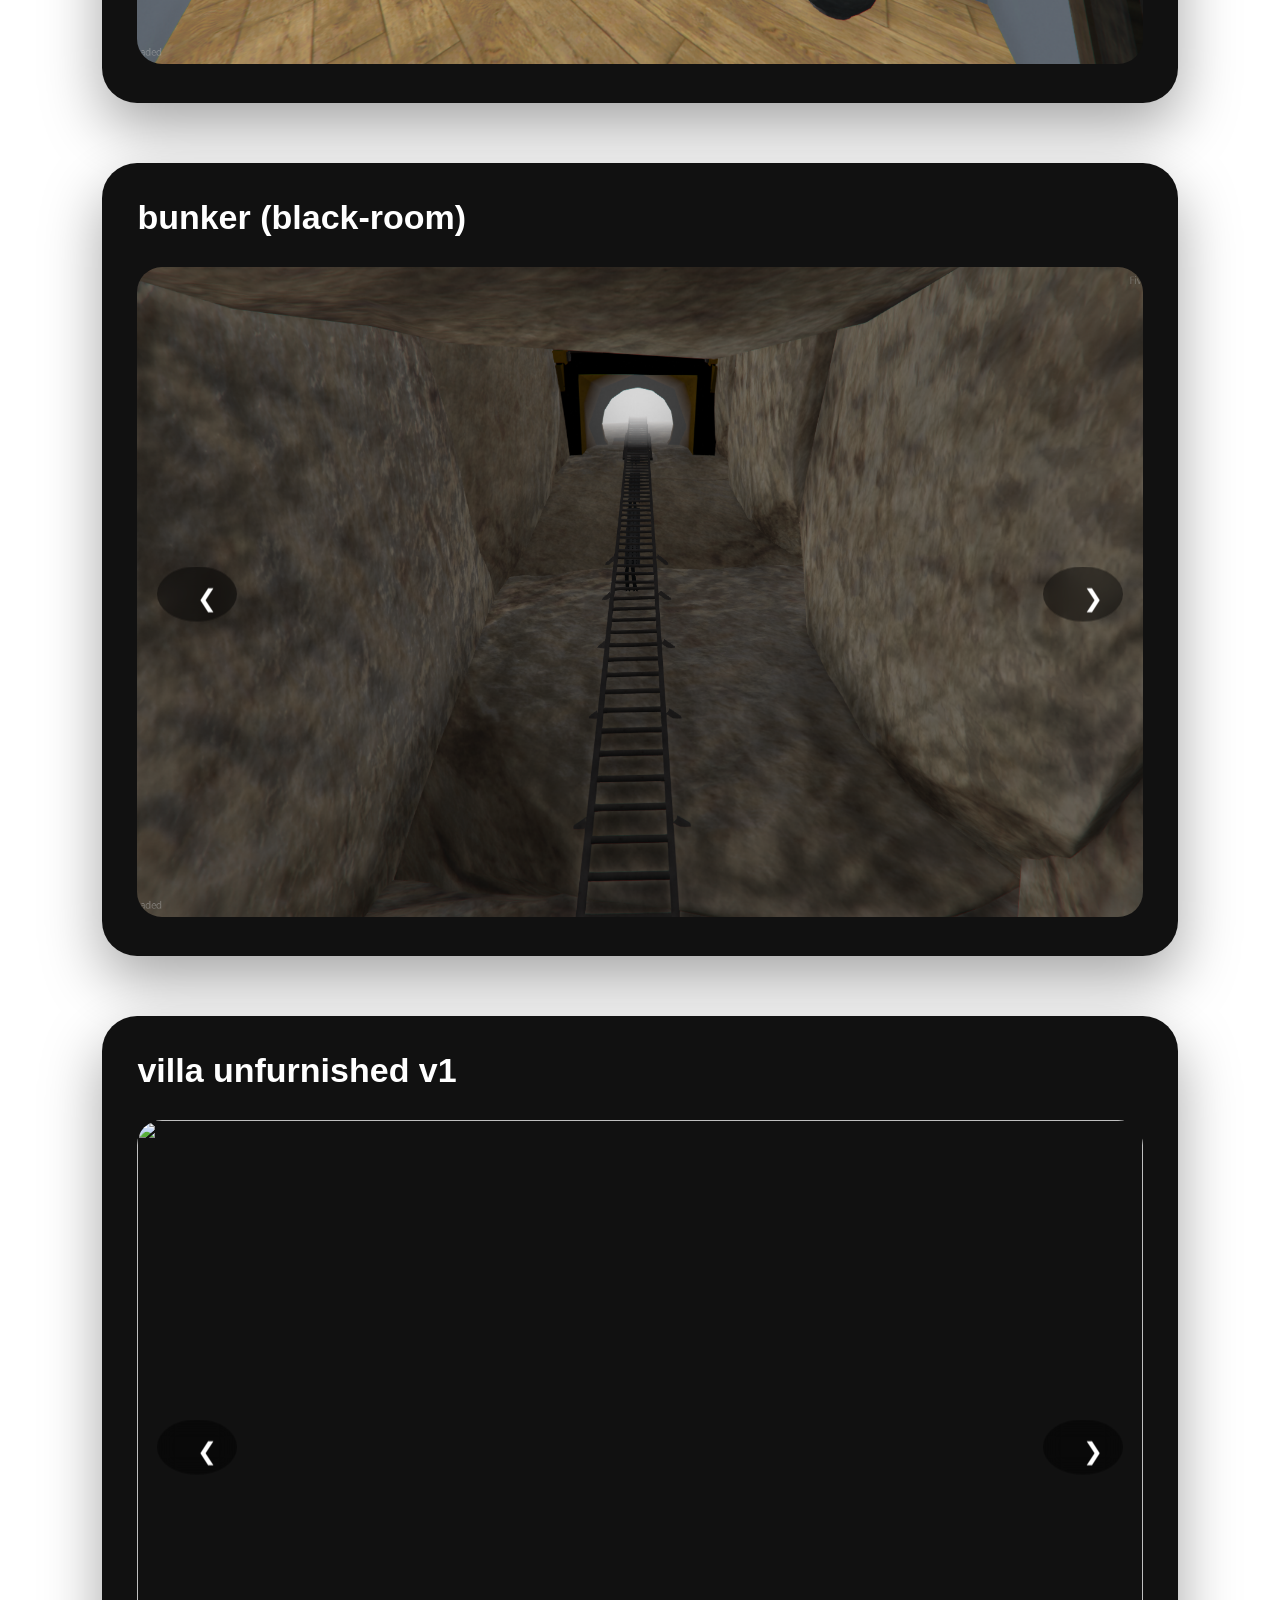
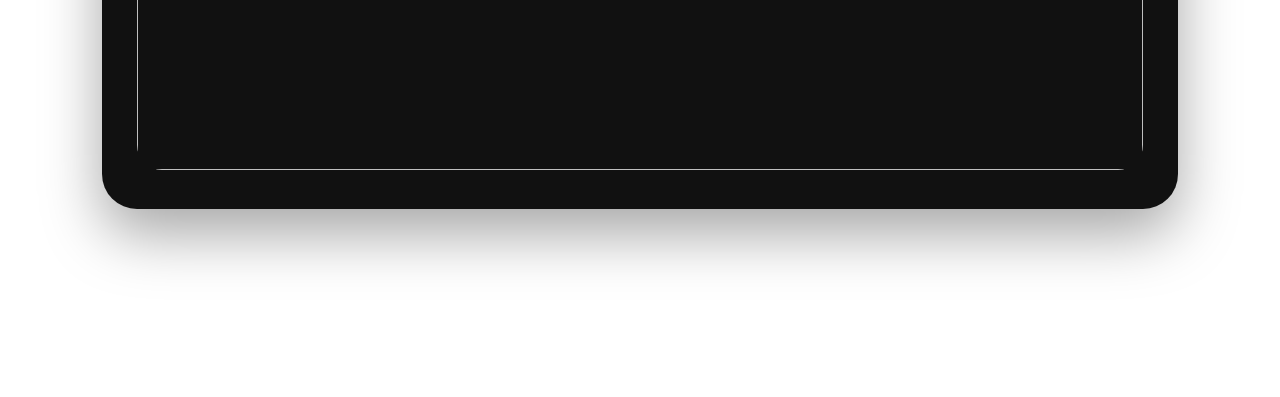
==== commit 5ad8b03f: "Add files via upload" ====
--- a/projets.html
+++ b/projets.html
@@ -97,24 +97,6 @@
 
     </div>
 
-    <!-- ===================== -->
-    <!-- VIDEO -->
-    <!-- ===================== -->
-
-    <div class="video-card">
-
-        <h2></h2>
-
-        <video controls>
-
-            <source src="presentation chalet video.mp4" type="video/mp4">
-
-        </video>
-
-            <button class="next">&#10095;</button>
-
-        </div>
-
     </div>
 
     <!-- ===================== -->
@@ -185,20 +167,6 @@
         </div>
 
     </div>
-
-    <!-- ===================== -->
-    <!-- VIDEO -->
-    <!-- ===================== -->
-
-    <div class="video-card">
-
-        <h2>post déco</h2>
-
-        <video controls>
-
-            <source src="presentation aparte ejay fear.mp4" type="video/mp4">
-
-        </video>
 
     </div>
 
@@ -311,20 +279,6 @@
 
     </div>
 
-    <!-- ===================== -->
-    <!-- VIDEO -->
-    <!-- ===================== -->
-
-    <div class="video-card">
-
-        <h2></h2>
-
-        <video controls>
-
-            <source src="motel video 1.mp4" type="video/mp4">
-
-        </video>
-
     </div>
 
             <button class="next">&#10095;</button>
@@ -373,21 +327,110 @@
 
     </div>
 
-    <!-- ===================== -->
-    <!-- VIDEO -->
-    <!-- ===================== -->
-
-    <div class="video-card">
-
-        <h2></h2>
-
-        <video controls>
-
-            <source src="aparte rafi video.mp4" type="video/mp4">
-
-        </video>
-
-    </div>
+    </div>
+<div class="projet">
+
+    <h2>black-room v1</h2>
+
+    <div class="slider">
+
+        <button class="prev">&#10094;</button>
+
+        <img class="slider-image"
+             src="blackroom1-1.png"
+             data-images="blackroom1-1.png,blackroom1-2.png,blackroom1-3.png,blackroom1-4.png,blackroom1-5.png,blackroom1-6.png,blackroom1-7.png,blackroom1-8.png,blackroom1-9.png,blackroom1-10.png,blackroom1-11.png,blackroom1-12.png,blackroom1-13.png,blackroom1-14.png,blackroom1-15.png
+        ">
+
+        <button class="next">&#10095;</button>
+
+    </div>
+
+</div>
+<div class="projet">
+
+    <h2>garage 2 place v1</h2>
+
+    <div class="slider">
+
+        <button class="prev">&#10094;</button>
+
+        <img class="slider-image"
+             src="garage2p1-1.png"
+             data-images="garage2p1-1.png,garage2p1-2.png,">
+
+        <button class="next">&#10095;</button>
+
+    </div>
+
+</div>
+<div class="projet">
+
+    <h2>black-room v2</h2>
+
+    <div class="slider">
+
+        <button class="prev">&#10094;</button>
+
+        <img class="slider-image"
+             src="hamid1.png"
+             data-images="hamid1.png,hamid2.png,hamid3.png,hamid4.png,hamid5.png,hamid6.png,hamid7.png,hamid9.png,hamid10.png,hamid11.png,hamid12.png,hamid13.png,hamid14.png,hamid15.png,hamid16.png,hamid17.png,hamid18.png,hamid19.png,hamid20.png">
+
+        <button class="next">&#10095;</button>
+
+    </div>
+
+</div>
+<div class="projet">
+
+    <h2>small house unfurnished v1</h2>
+
+    <div class="slider">
+
+        <button class="prev">&#10094;</button>
+
+        <img class="slider-image"
+             src="apparte3-1.png"
+             data-images="apparte3-1.png,apparte3-2.png,apparte3-3.png,apparte3-4.png,apparte3-5.png,apparte3-6.png">
+
+        <button class="next">&#10095;</button>
+
+    </div>
+
+</div>
+<div class="projet">
+
+    <h2>bunker (black-room)</h2>
+
+    <div class="slider">
+
+        <button class="prev">&#10094;</button>
+
+        <img class="slider-image"
+             src="bunker1-1.png"
+             data-images="bunker1-1.png,bunker1-2.png,bunker1-3.png,bunker1-4.png,bunker1-5.png,bunker1-6.png,bunker1-7.png,bunker1-8.png,bunker1-9.png,bunker1-10.png,bunker1-11.png,bunker1-12.png,bunker1-13.png,bunker1-14.png,bunker1-15.png">
+
+        <button class="next">&#10095;</button>
+
+    </div>
+
+</div>
+<div class="projet">
+
+    <h2>villa unfurnished v1</h2>
+
+    <div class="slider">
+
+        <button class="prev">&#10094;</button>
+
+        <img class="slider-image"
+             src="villa2-1.png"
+             data-images="villa2-1.png,villa2-2.png,villa2-3.png,villa2-4.png,villa2-5.png,villa2-6.png,villa2-7.png,villa2-8.png,villa2-9.png">
+
+        <button class="next">&#10095;</button>
+
+    </div>
+
+</div>
 
 </section>
 
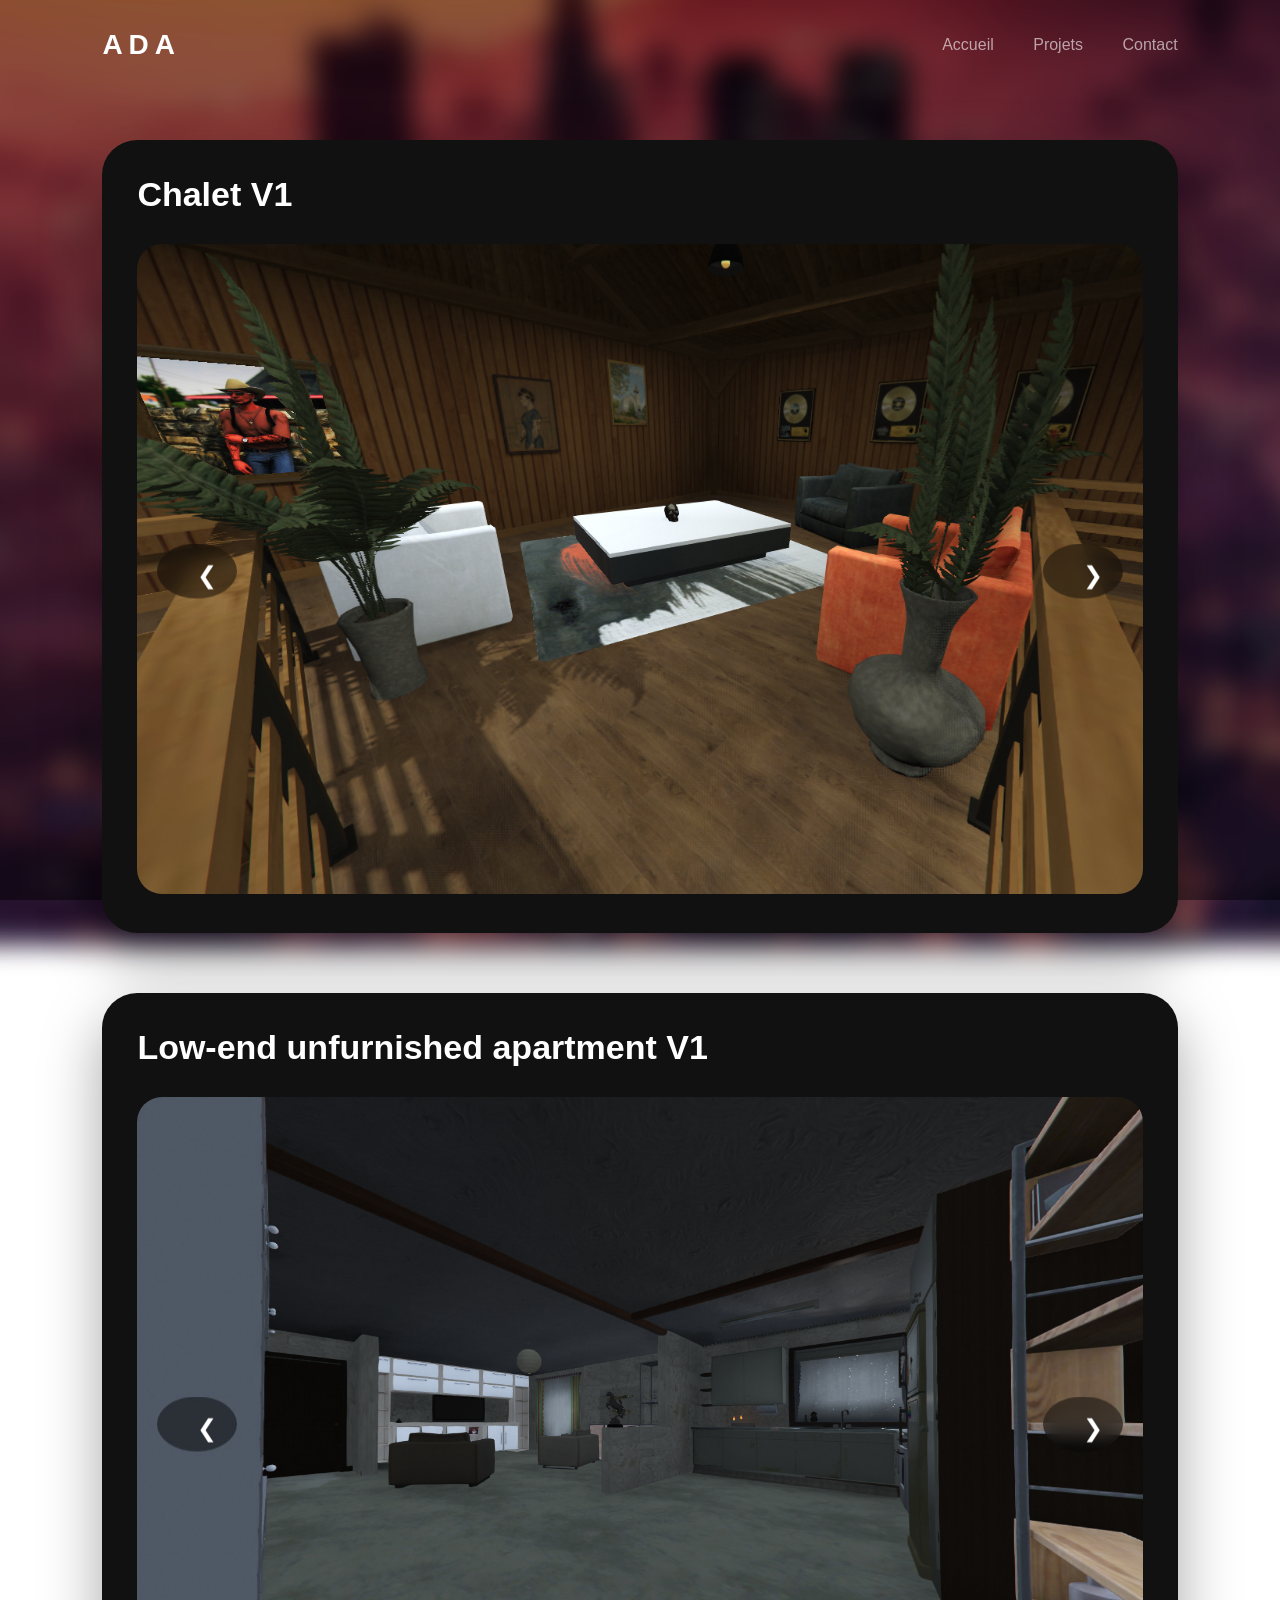
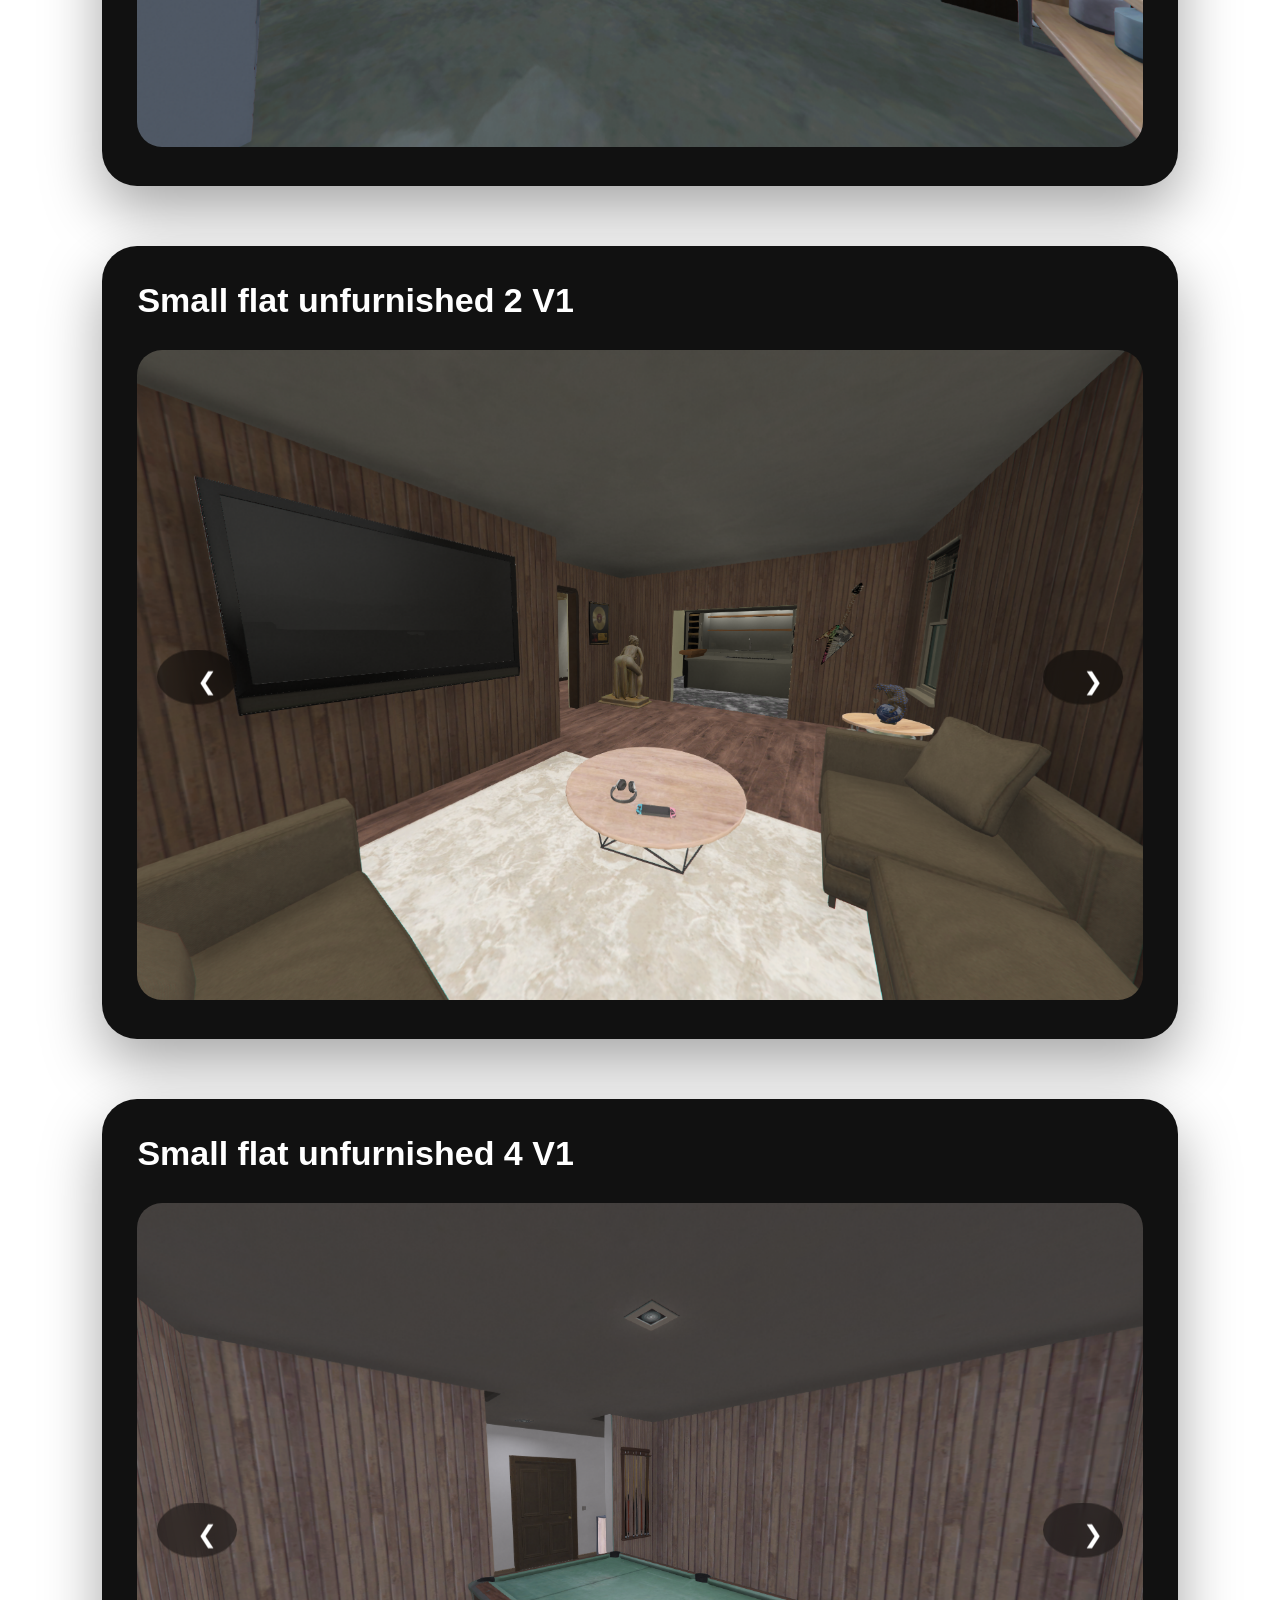
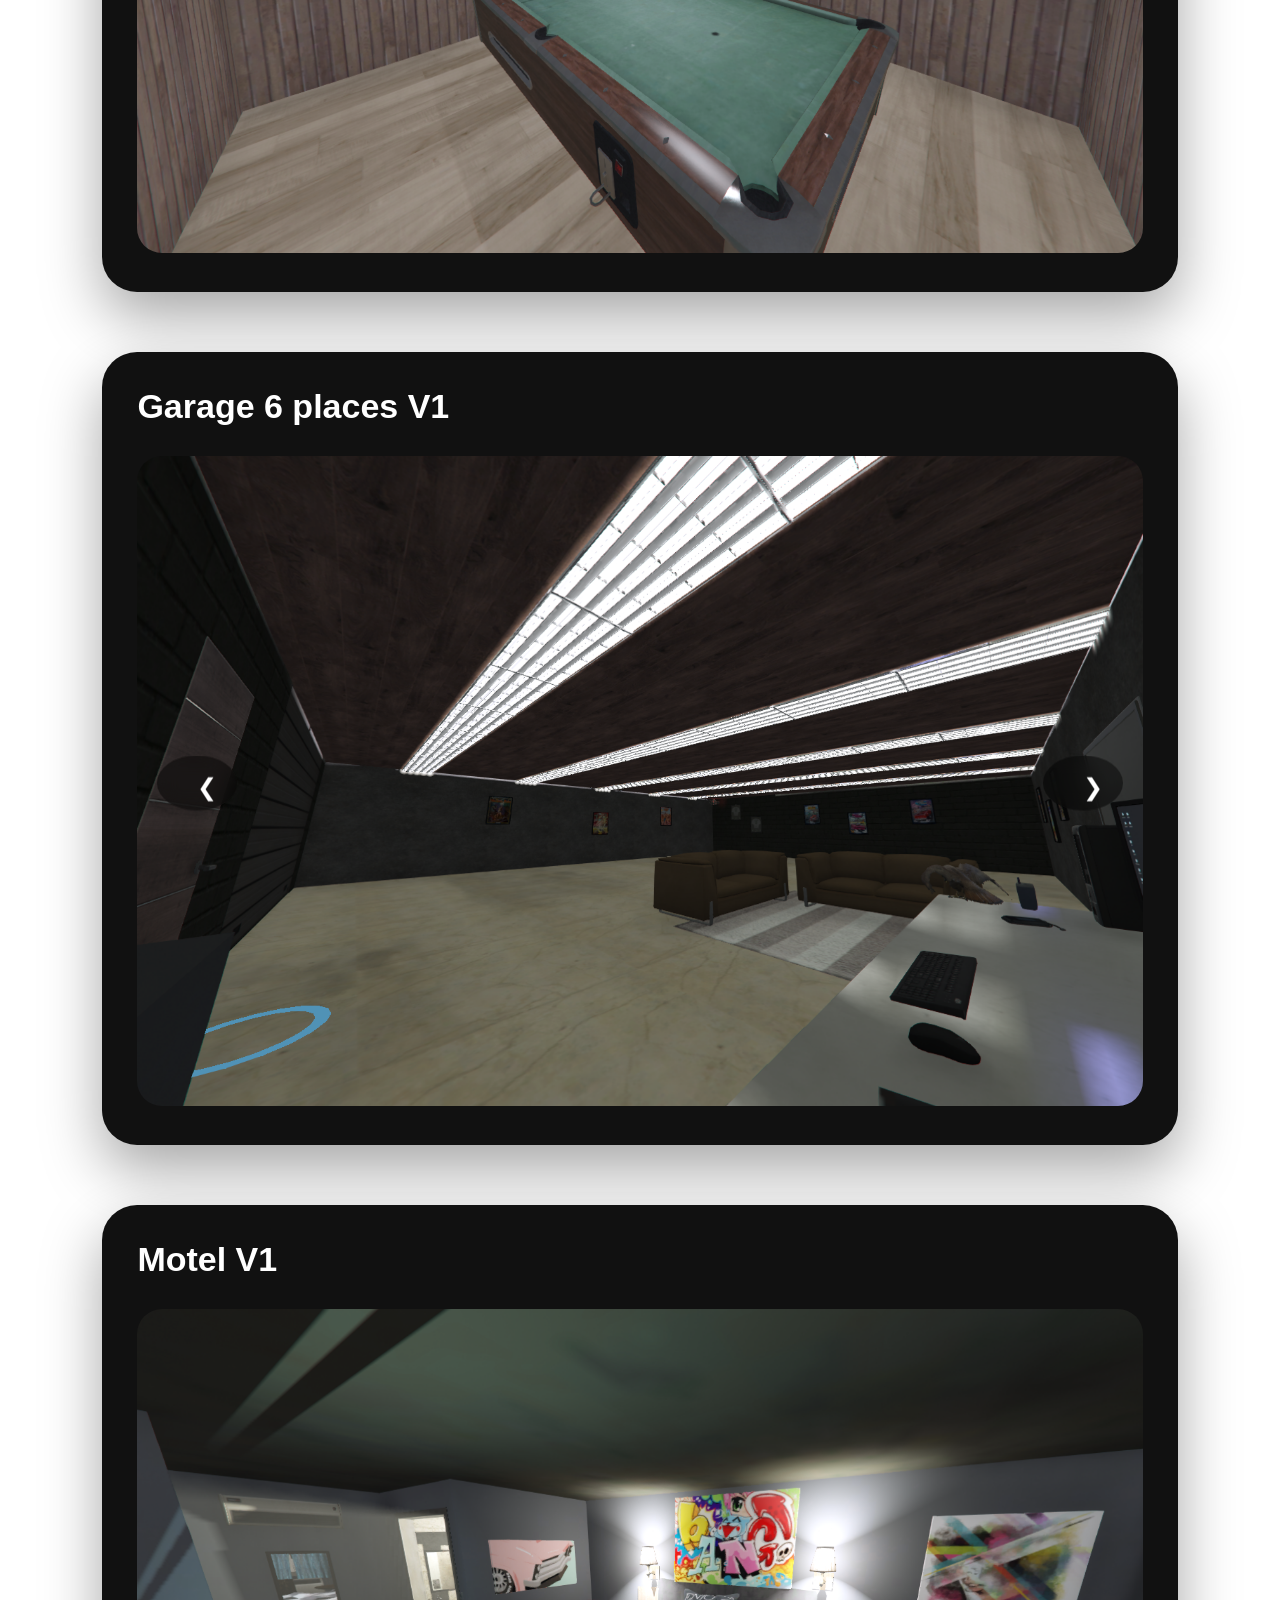
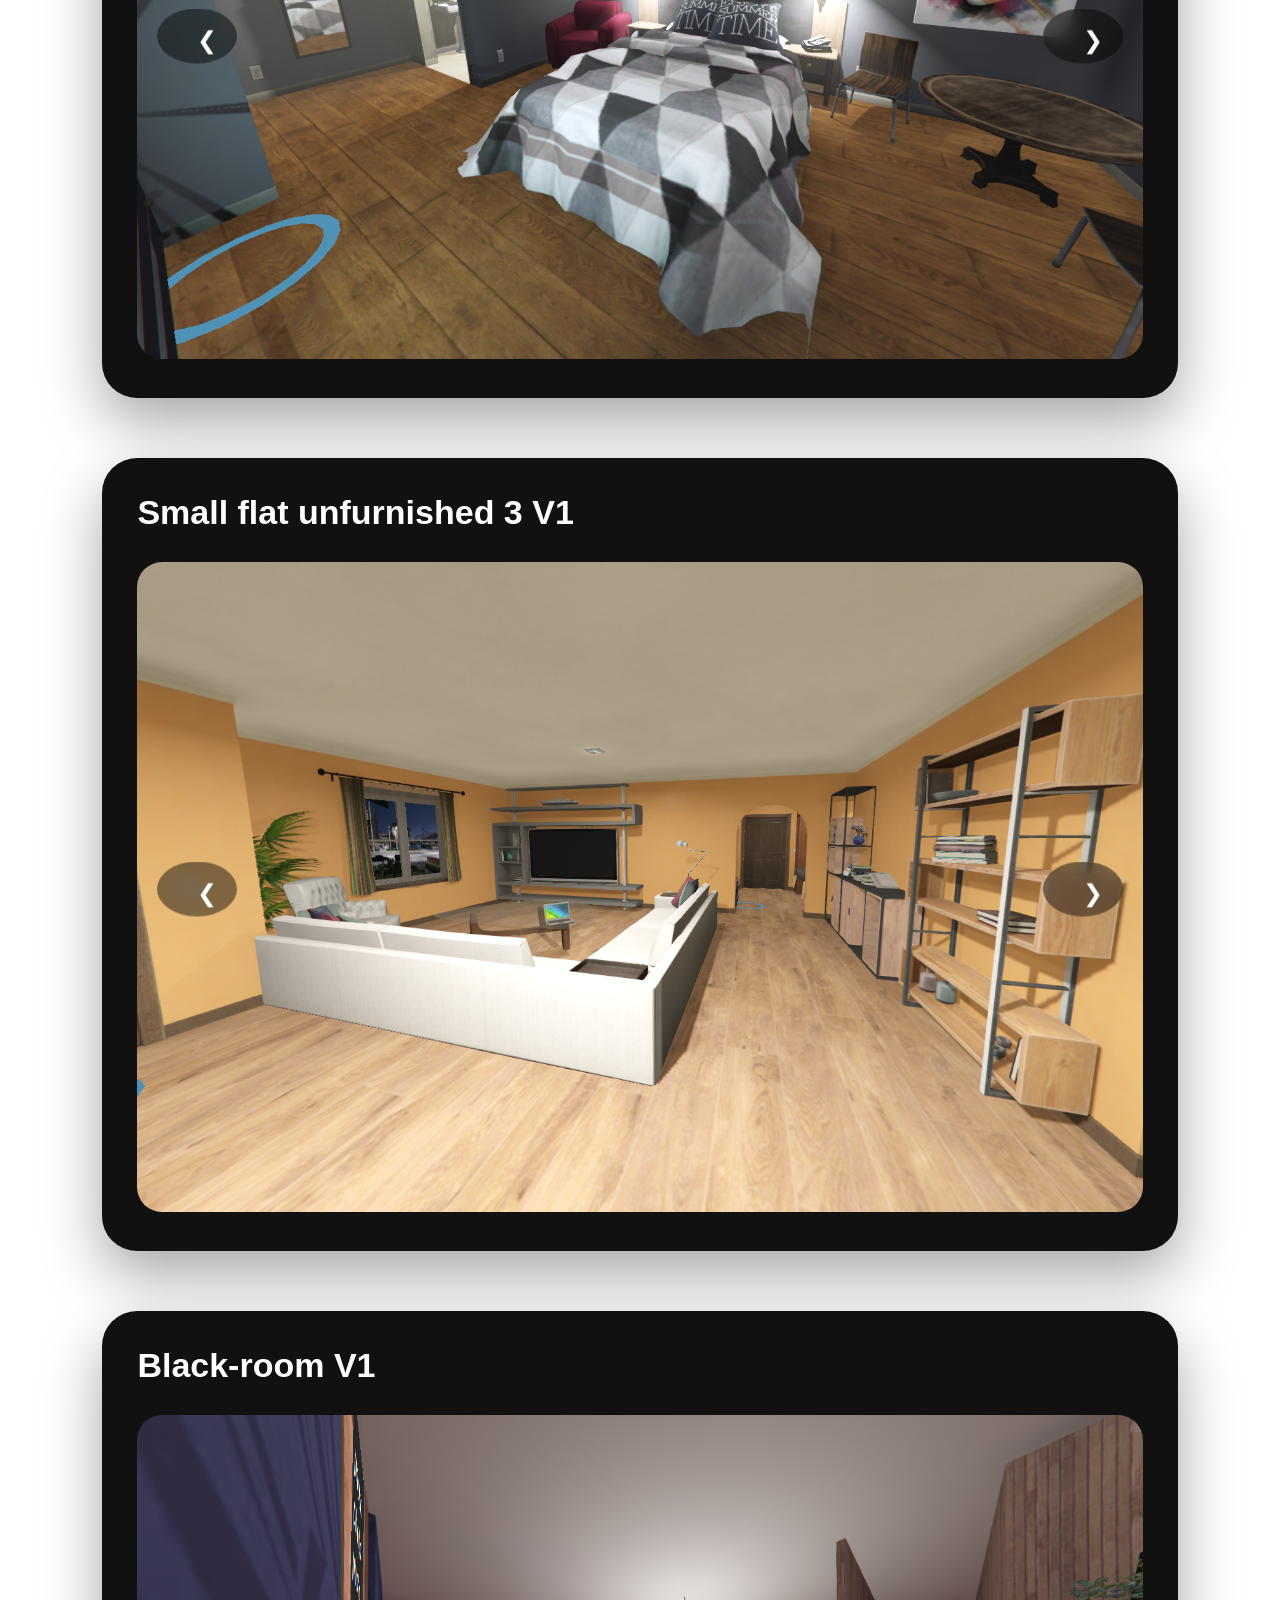
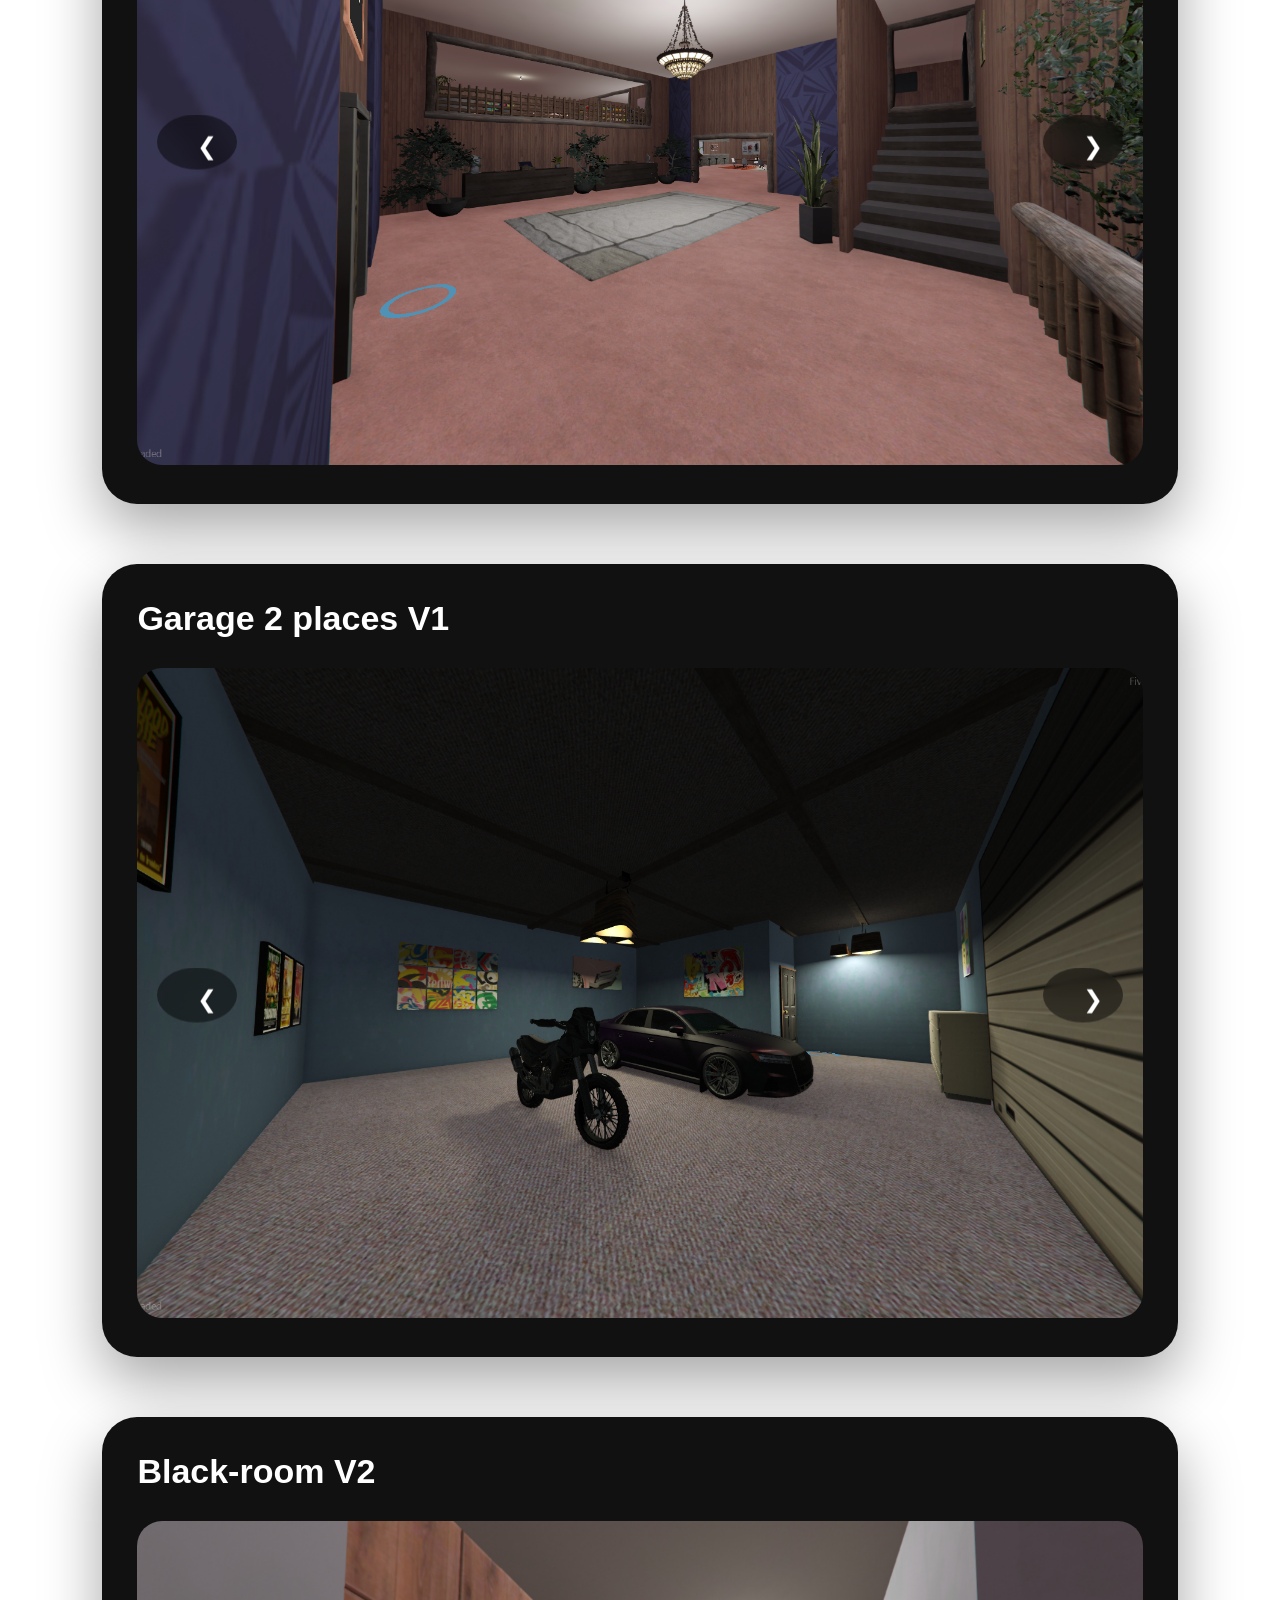
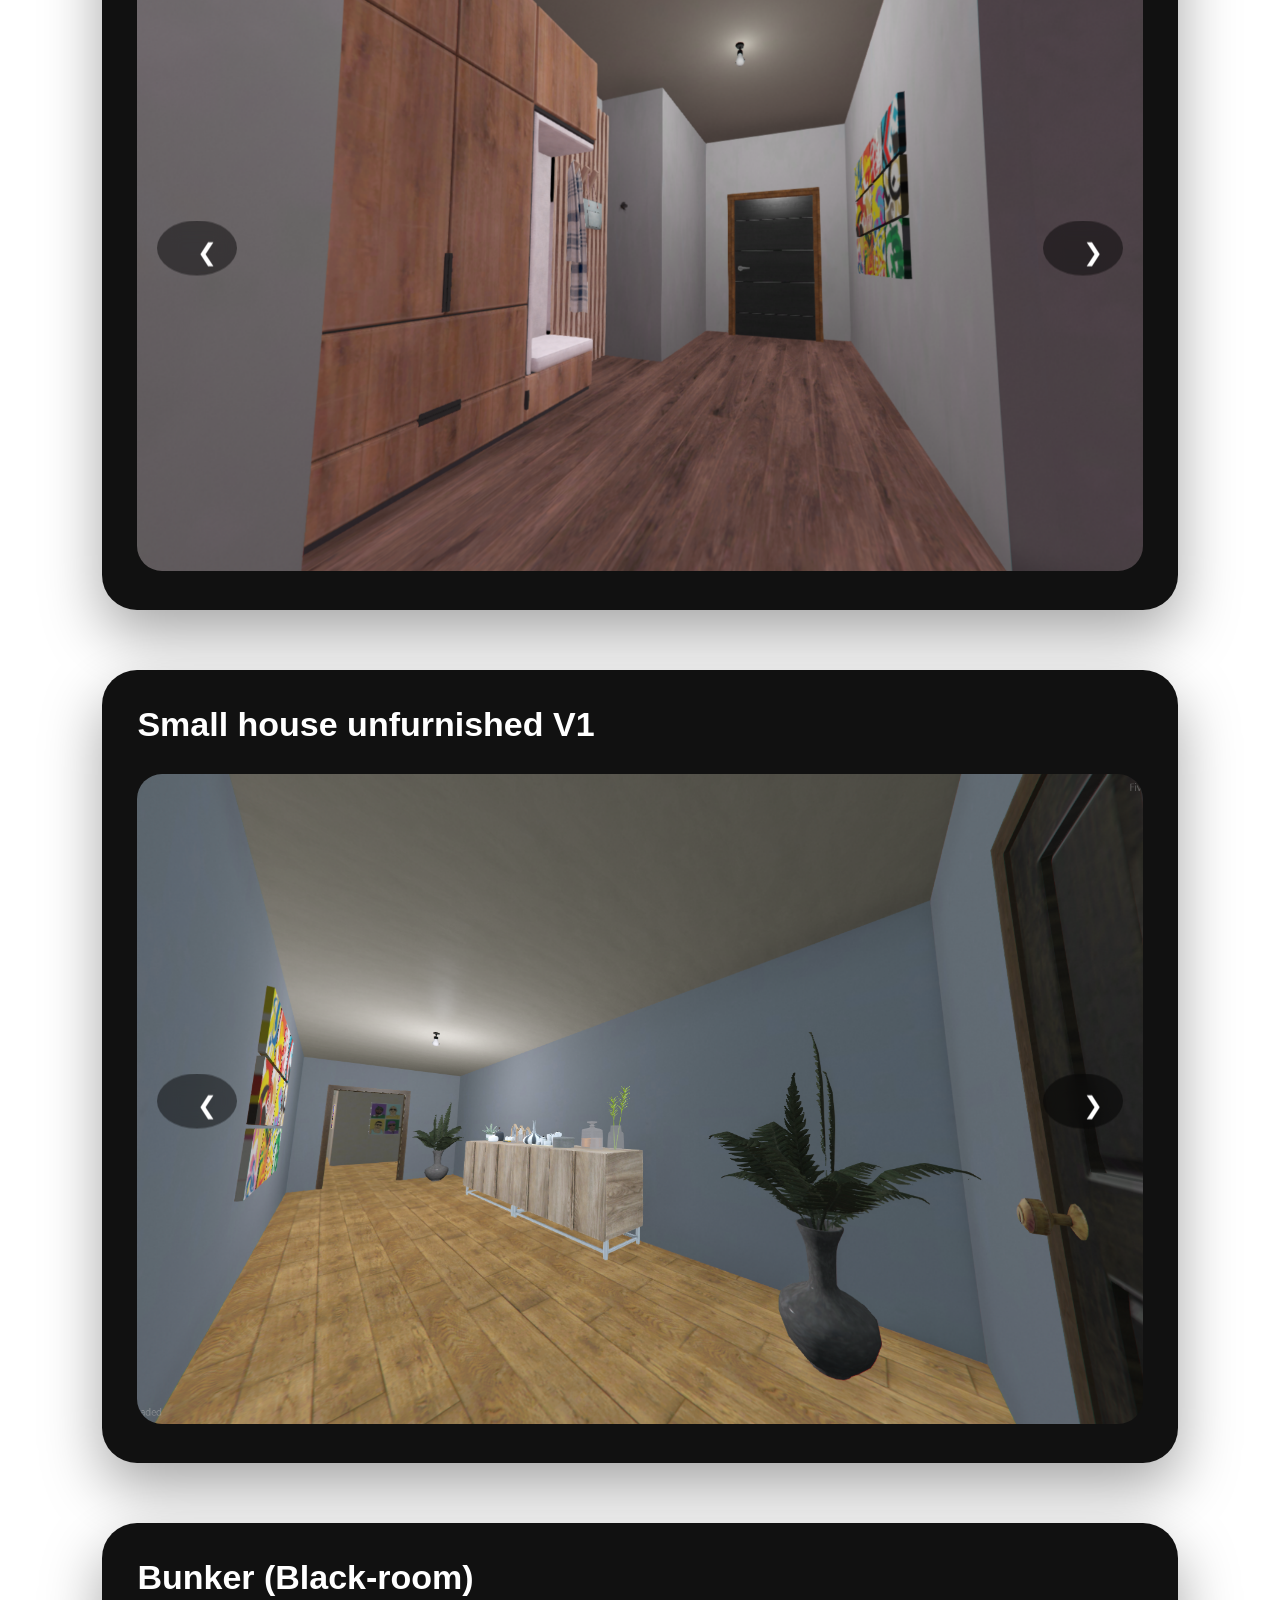
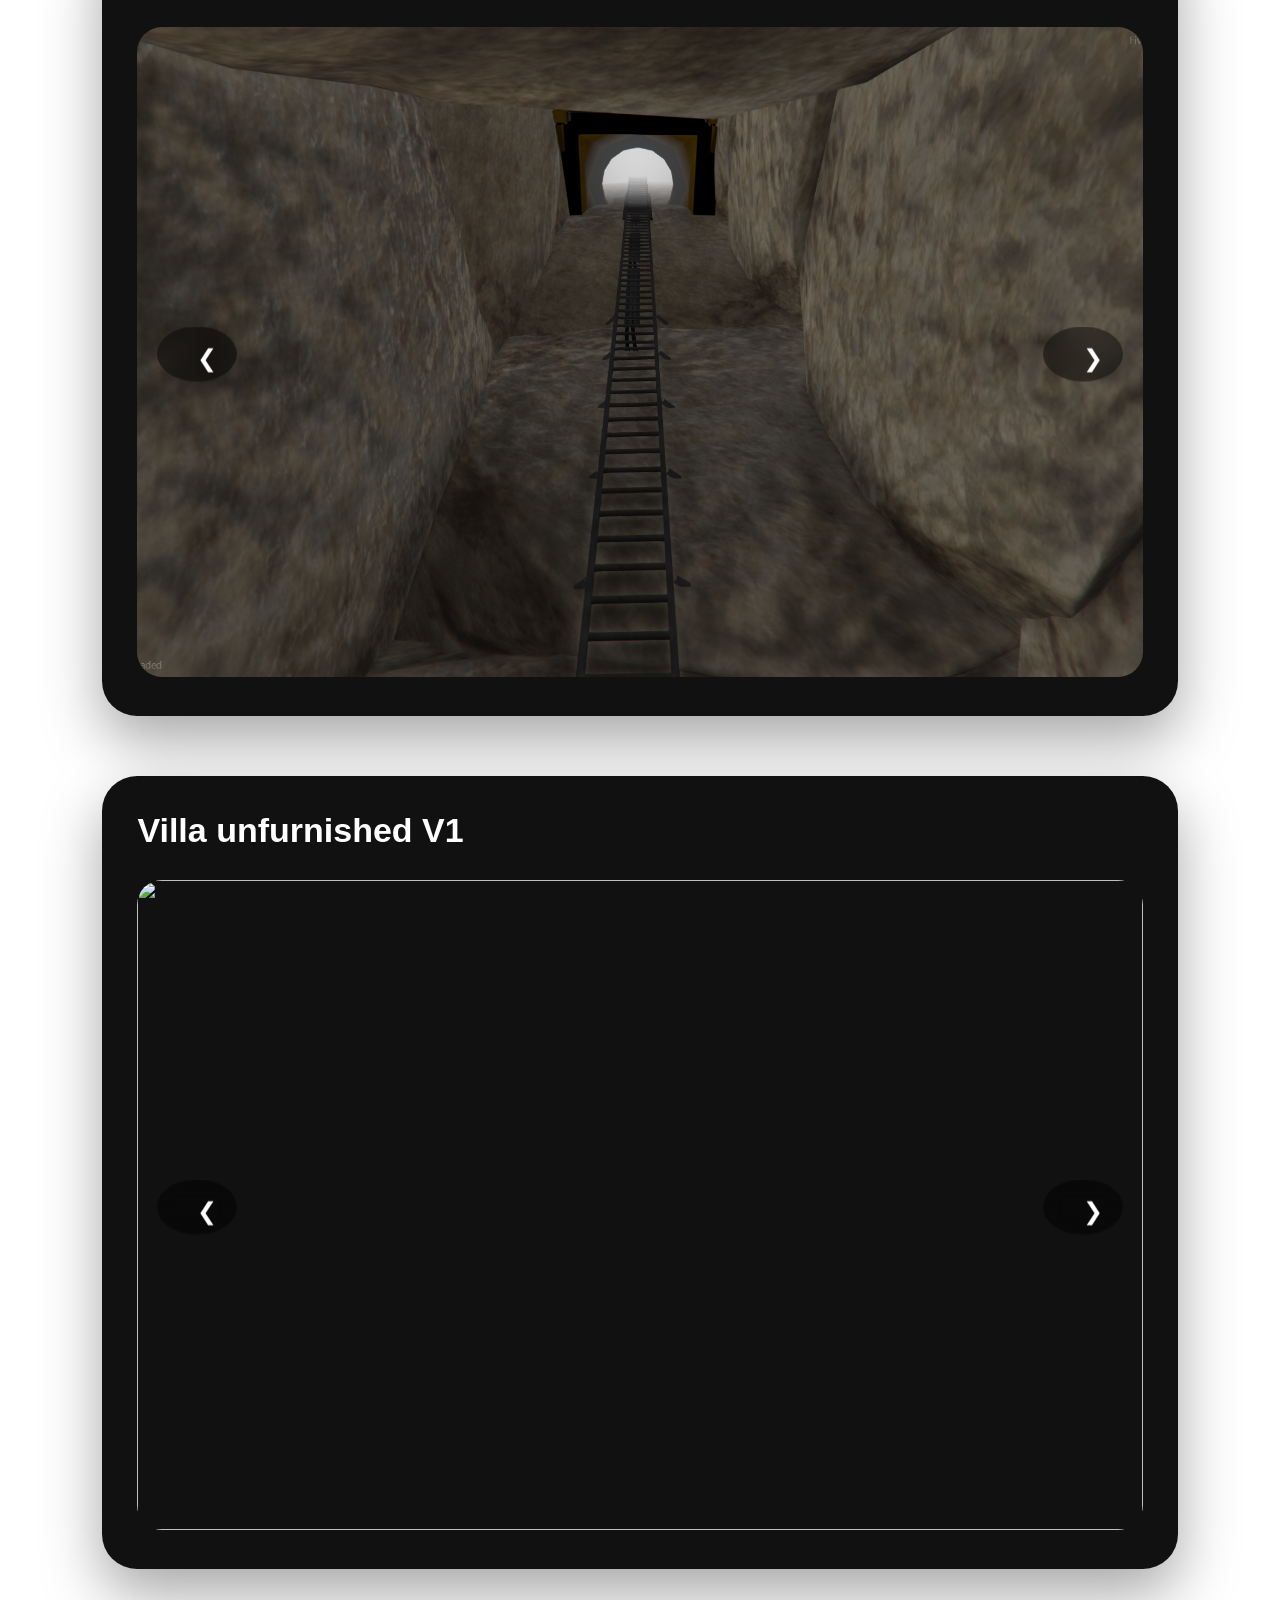
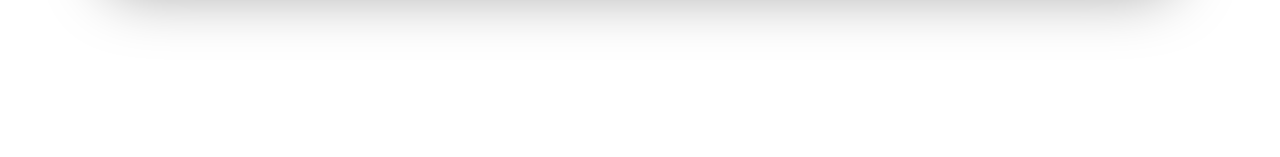
==== commit e90b4695: "Update projets.html" ====
--- a/projets.html
+++ b/projets.html
@@ -1,8 +1,12 @@
 <!DOCTYPE html>
 <html lang="fr">
+
 <head>
     <meta charset="UTF-8">
-    <title>Projets</title>
+    <meta name="viewport" content="width=device-width, initial-scale=1.0">
+
+    <title>Projets - ADA</title>
+
     <link rel="stylesheet" href="style.css">
 </head>
 
@@ -10,58 +14,20 @@
 
 <header>
 
-
-</nav>
-
-</header>
-
-<section class="projets">
-
-<div class="grid">
-
-
-
-</div>
-
-</section>
-
-</body>
-</html>
-<!DOCTYPE html>
-<html lang="fr">
-
-<head>
-
-    <meta charset="UTF-8">
-    <meta name="viewport" content="width=device-width, initial-scale=1.0">
-
-    <title>Projets - ADA</title>
-
-    <link rel="stylesheet" href="style.css">
-
-</head>
-
-<body>
-
-<header>
-
     <div class="logo">ADA</div>
 
     <nav>
-
         <a href="index.html">Accueil</a>
         <a href="projets.html">Projets</a>
         <a href="contact.html">Contact</a>
-
     </nav>
 
 </header>
 
 <section class="projets">
 
-  
-    <!-- ===================== -->
-    <!-- PROJET 1 -->
+    <!-- ===================== -->
+    <!-- CHALET -->
     <!-- ===================== -->
 
     <div class="projet">
@@ -75,32 +41,18 @@
             <img
                 class="slider-image"
                 src="chalet1-1.png"
-
-                data-images="
-chalet1-1.png,
-chalet1-2.png,
-chalet1-3.png,
-chalet1-4.png,
-chalet1-5.png,
-chalet1-6.png,
-chalet1-7.png,
-chalet1-8.png,
-chalet1-9.png,
-chalet1-10.png,
-chalet1-11.png,
-chalet1-12.png,
-">
-
-            <button class="next">&#10095;</button>
-
-        </div>
-
-    </div>
-
-    </div>
-
-    <!-- ===================== -->
-    <!-- PROJET 2 -->
+                data-images="chalet1-1.png,chalet1-2.png,chalet1-3.png,chalet1-4.png,chalet1-5.png,chalet1-6.png,chalet1-7.png,chalet1-8.png,chalet1-9.png,chalet1-10.png,chalet1-11.png,chalet1-12.png"
+            >
+
+            <button class="next">&#10095;</button>
+
+        </div>
+
+    </div>
+
+
+    <!-- ===================== -->
+    <!-- APARTMENT 1 -->
     <!-- ===================== -->
 
     <div class="projet">
@@ -114,34 +66,23 @@
             <img
                 class="slider-image"
                 src="apart 1-1.png"
-
-                data-images="
-apart 1-1.png,
-apart1-2.png,
-apart1-3.png,
-apart1-4.png,
-apart1-5.png,
-apart1-6.png,
-apart1-8.png,
-apart1-9.png,
-apart1-10.png,
-apart1-11.png
-">
-
-            <button class="next">&#10095;</button>
-
-        </div>
-
-    </div>
-
-
-    </div>    <!-- ===================== -->
-    <!-- PROJET 3 -->
-    <!-- ===================== -->
-
-    <div class="projet">
-
-        <h2>small flat unfurnished 2 V1</h2>
+                data-images="apart 1-1.png,apart1-2.png,apart1-3.png,apart1-4.png,apart1-5.png,apart1-6.png,apart1-8.png,apart1-9.png,apart1-10.png,apart1-11.png"
+            >
+
+            <button class="next">&#10095;</button>
+
+        </div>
+
+    </div>
+
+
+    <!-- ===================== -->
+    <!-- APARTMENT 2 -->
+    <!-- ===================== -->
+
+    <div class="projet">
+
+        <h2>Small flat unfurnished 2 V1</h2>
 
         <div class="slider">
 
@@ -150,28 +91,18 @@
             <img
                 class="slider-image"
                 src="aparte2-1.png"
-
-                data-images="                
-aparte2-1.png,
-aparte2-2.png,
-aparte2-3.png,
-aparte2-4.png,
-aparte2-5.png,
-aparte2-6.png,
-aparte2-7.png,
-aparte2-8.png
-">
-
-            <button class="next">&#10095;</button>
-
-        </div>
-
-    </div>
-
-    </div>
-
-    <!-- ===================== -->
-    <!-- PROJET 4 -->
+                data-images="aparte2-1.png,aparte2-2.png,aparte2-3.png,aparte2-4.png,aparte2-5.png,aparte2-6.png,aparte2-7.png,aparte2-8.png"
+            >
+
+            <button class="next">&#10095;</button>
+
+        </div>
+
+    </div>
+
+
+    <!-- ===================== -->
+    <!-- APARTMENT 4 -->
     <!-- ===================== -->
 
     <div class="projet">
@@ -185,39 +116,23 @@
             <img
                 class="slider-image"
                 src="aparte3-1.png"
-
-                data-images="
-aparte3-1.png,
-aparte3-2.png,
-aparte3-3.png,
-aparte3-4.png,
-aparte3-5.png,
-aparte3-6.png,
-aparte3-7.png,
-aparte3-8.png,
-aparte3-9.png,
-aparte3-10.png,
-aparte3-11.png,
-aparte3-12.png,
-aparte3-13.png,
-aparte3-14.png,
-aparte3-15.png,
-aparte3-16.png
-">
-
-            <button class="next">&#10095;</button>
-
-        </div>
-
-    </div>
-
-        <!-- ===================== -->
-    <!-- PROJET 1 -->
-    <!-- ===================== -->
-
-    <div class="projet">
-
-        <h2>garage 6 place V1</h2>
+                data-images="aparte3-1.png,aparte3-2.png,aparte3-3.png,aparte3-4.png,aparte3-5.png,aparte3-6.png,aparte3-7.png,aparte3-8.png,aparte3-9.png,aparte3-10.png,aparte3-11.png,aparte3-12.png,aparte3-13.png,aparte3-14.png,aparte3-15.png,aparte3-16.png"
+            >
+
+            <button class="next">&#10095;</button>
+
+        </div>
+
+    </div>
+
+
+    <!-- ===================== -->
+    <!-- GARAGE 6 PLACES -->
+    <!-- ===================== -->
+
+    <div class="projet">
+
+        <h2>Garage 6 places V1</h2>
 
         <div class="slider">
 
@@ -226,30 +141,18 @@
             <img
                 class="slider-image"
                 src="garage 6p 1-1.PNG"
-
-                data-images="
-garage 6p 1-1.PNG,
-garage 6p 1-2.PNG,
-garage 6p 1-3.PNG,
-garage 6p 1-4.PNG
-">
-
-            <button class="next">&#10095;</button>
-
-        </div>
-
-    </div>
-
-    
-            <button class="next">&#10095;</button>
-
-        </div>
-
-    </div>
-
-
-    </div>    <!-- ===================== -->
-    <!-- PROJET 3 -->
+                data-images="garage 6p 1-1.PNG,garage 6p 1-2.PNG,garage 6p 1-3.PNG,garage 6p 1-4.PNG"
+            >
+
+            <button class="next">&#10095;</button>
+
+        </div>
+
+    </div>
+
+
+    <!-- ===================== -->
+    <!-- MOTEL -->
     <!-- ===================== -->
 
     <div class="projet">
@@ -263,37 +166,23 @@
             <img
                 class="slider-image"
                 src="motel1-1.png"
-
-                data-images="                
-motel1-1.png,
-motel1-2.png,
-motel1-3.png,
-motel1-4.png,
-motel1-5.png,
-motel1-6.png
-">
-
-            <button class="next">&#10095;</button>
-
-        </div>
-
-    </div>
-
-    </div>
-
-            <button class="next">&#10095;</button>
-
-        </div>
-
-    </div>
-
-    </div>    <!-- ===================== -->
-    <!-- PROJET 3 -->
-    <!-- ===================== -->
-
-    <div class="projet">
-
-        <h2>small flat unfurnished 3 V1</h2>
+                data-images="motel1-1.png,motel1-2.png,motel1-3.png,motel1-4.png,motel1-5.png,motel1-6.png"
+            >
+
+            <button class="next">&#10095;</button>
+
+        </div>
+
+    </div>
+
+
+    <!-- ===================== -->
+    <!-- RAFI -->
+    <!-- ===================== -->
+
+    <div class="projet">
+
+        <h2>Small flat unfurnished 3 V1</h2>
 
         <div class="slider">
 
@@ -302,143 +191,170 @@
             <img
                 class="slider-image"
                 src="rafi1-1.png"
-
-                data-images="                
-rafi1-1.png,
-rafi1-2.png,
-rafi1-3.png,
-rafi1-5.png,
-rafi1-6.png,
-rafi1-7.png,
-rafi1-8.png,
-rafi1-9.png,
-rafi1-10.png,
-rafi1-11.png,
-rafi1-12.png,
-rafi1-13.png,
-rafi1-14.png,
-rafi1-15.png,
-rafi1-16.png
-">
-
-            <button class="next">&#10095;</button>
-
-        </div>
-
-    </div>
-
-    </div>
-<div class="projet">
-
-    <h2>black-room v1</h2>
-
-    <div class="slider">
-
-        <button class="prev">&#10094;</button>
-
-        <img class="slider-image"
-             src="blackroom1-1.png"
-             data-images="blackroom1-1.png,blackroom1-2.png,blackroom1-3.png,blackroom1-4.png,blackroom1-5.png,blackroom1-6.png,blackroom1-7.png,blackroom1-8.png,blackroom1-9.png,blackroom1-10.png,blackroom1-11.png,blackroom1-12.png,blackroom1-13.png,blackroom1-14.png,blackroom1-15.png
-        ">
-
-        <button class="next">&#10095;</button>
-
-    </div>
-
-</div>
-<div class="projet">
-
-    <h2>garage 2 place v1</h2>
-
-    <div class="slider">
-
-        <button class="prev">&#10094;</button>
-
-        <img class="slider-image"
-             src="garage2p1-1.png"
-             data-images="garage2p1-1.png,garage2p1-2.png,">
-
-        <button class="next">&#10095;</button>
-
-    </div>
-
-</div>
-<div class="projet">
-
-    <h2>black-room v2</h2>
-
-    <div class="slider">
-
-        <button class="prev">&#10094;</button>
-
-        <img class="slider-image"
-             src="hamid1.png"
-             data-images="hamid1.png,hamid2.png,hamid3.png,hamid4.png,hamid5.png,hamid6.png,hamid7.png,hamid9.png,hamid10.png,hamid11.png,hamid12.png,hamid13.png,hamid14.png,hamid15.png,hamid16.png,hamid17.png,hamid18.png,hamid19.png,hamid20.png">
-
-        <button class="next">&#10095;</button>
-
-    </div>
-
-</div>
-<div class="projet">
-
-    <h2>small house unfurnished v1</h2>
-
-    <div class="slider">
-
-        <button class="prev">&#10094;</button>
-
-        <img class="slider-image"
-             src="apparte3-1.png"
-             data-images="apparte3-1.png,apparte3-2.png,apparte3-3.png,apparte3-4.png,apparte3-5.png,apparte3-6.png">
-
-        <button class="next">&#10095;</button>
-
-    </div>
-
-</div>
-<div class="projet">
-
-    <h2>bunker (black-room)</h2>
-
-    <div class="slider">
-
-        <button class="prev">&#10094;</button>
-
-        <img class="slider-image"
-             src="bunker1-1.png"
-             data-images="bunker1-1.png,bunker1-2.png,bunker1-3.png,bunker1-4.png,bunker1-5.png,bunker1-6.png,bunker1-7.png,bunker1-8.png,bunker1-9.png,bunker1-10.png,bunker1-11.png,bunker1-12.png,bunker1-13.png,bunker1-14.png,bunker1-15.png">
-
-        <button class="next">&#10095;</button>
-
-    </div>
-
-</div>
-<div class="projet">
-
-    <h2>villa unfurnished v1</h2>
-
-    <div class="slider">
-
-        <button class="prev">&#10094;</button>
-
-        <img class="slider-image"
-             src="villa2-1.png"
-             data-images="villa2-1.png,villa2-2.png,villa2-3.png,villa2-4.png,villa2-5.png,villa2-6.png,villa2-7.png,villa2-8.png,villa2-9.png">
-
-        <button class="next">&#10095;</button>
-
-    </div>
-
-</div>
+                data-images="rafi1-1.png,rafi1-2.png,rafi1-3.png,rafi1-5.png,rafi1-6.png,rafi1-7.png,rafi1-8.png,rafi1-9.png,rafi1-10.png,rafi1-11.png,rafi1-12.png,rafi1-13.png,rafi1-14.png,rafi1-15.png,rafi1-16.png"
+            >
+
+            <button class="next">&#10095;</button>
+
+        </div>
+
+    </div>
+
+
+    <!-- ===================== -->
+    <!-- BLACK ROOM V1 -->
+    <!-- ===================== -->
+
+    <div class="projet">
+
+        <h2>Black-room V1</h2>
+
+        <div class="slider">
+
+            <button class="prev">&#10094;</button>
+
+            <img
+                class="slider-image"
+                src="blackroom1-1.png"
+                data-images="blackroom1-1.png,blackroom1-2.png,blackroom1-3.png,blackroom1-4.png,blackroom1-5.png,blackroom1-6.png,blackroom1-7.png,blackroom1-8.png,blackroom1-9.png,blackroom1-10.png,blackroom1-11.png,blackroom1-12.png,blackroom1-13.png,blackroom1-14.png,blackroom1-15.png"
+            >
+
+            <button class="next">&#10095;</button>
+
+        </div>
+
+    </div>
+
+
+    <!-- ===================== -->
+    <!-- GARAGE 2 PLACES -->
+    <!-- ===================== -->
+
+    <div class="projet">
+
+        <h2>Garage 2 places V1</h2>
+
+        <div class="slider">
+
+            <button class="prev">&#10094;</button>
+
+            <img
+                class="slider-image"
+                src="garage2p1-1.png"
+                data-images="garage2p1-1.png,garage2p1-2.png"
+            >
+
+            <button class="next">&#10095;</button>
+
+        </div>
+
+    </div>
+
+
+    <!-- ===================== -->
+    <!-- BLACK ROOM V2 -->
+    <!-- ===================== -->
+
+    <div class="projet">
+
+        <h2>Black-room V2</h2>
+
+        <div class="slider">
+
+            <button class="prev">&#10094;</button>
+
+            <img
+                class="slider-image"
+                src="hamid1.png"
+                data-images="hamid1.png,hamid2.png,hamid3.png,hamid4.png,hamid5.png,hamid6.png,hamid7.png,hamid9.png,hamid10.png,hamid11.png,hamid12.png,hamid13.png,hamid14.png,hamid15.png,hamid16.png,hamid17.png,hamid18.png,hamid19.png,hamid20.png"
+            >
+
+            <button class="next">&#10095;</button>
+
+        </div>
+
+    </div>
+
+
+    <!-- ===================== -->
+    <!-- SMALL HOUSE -->
+    <!-- ===================== -->
+
+    <div class="projet">
+
+        <h2>Small house unfurnished V1</h2>
+
+        <div class="slider">
+
+            <button class="prev">&#10094;</button>
+
+            <img
+                class="slider-image"
+                src="apparte3-1.png"
+                data-images="apparte3-1.png,apparte3-2.png,apparte3-3.png,apparte3-4.png,apparte3-5.png,apparte3-6.png"
+            >
+
+            <button class="next">&#10095;</button>
+
+        </div>
+
+    </div>
+
+
+    <!-- ===================== -->
+    <!-- BUNKER -->
+    <!-- ===================== -->
+
+    <div class="projet">
+
+        <h2>Bunker (Black-room)</h2>
+
+        <div class="slider">
+
+            <button class="prev">&#10094;</button>
+
+            <img
+                class="slider-image"
+                src="bunker1-1.png"
+                data-images="bunker1-1.png,bunker1-2.png,bunker1-3.png,bunker1-4.png,bunker1-5.png,bunker1-6.png,bunker1-7.png,bunker1-8.png,bunker1-9.png,bunker1-10.png,bunker1-11.png,bunker1-12.png,bunker1-13.png,bunker1-14.png,bunker1-15.png"
+            >
+
+            <button class="next">&#10095;</button>
+
+        </div>
+
+    </div>
+
+
+    <!-- ===================== -->
+    <!-- VILLA -->
+    <!-- ===================== -->
+
+    <div class="projet">
+
+        <h2>Villa unfurnished V1</h2>
+
+        <div class="slider">
+
+            <button class="prev">&#10094;</button>
+
+            <img
+                class="slider-image"
+                src="villa2-1.png"
+                data-images="villa2-1.png,villa2-2.png,villa2-3.png,villa2-4.png,villa2-5.png,villa2-6.png,villa2-7.png,villa2-8.png,villa2-9.png"
+            >
+
+            <button class="next">&#10095;</button>
+
+        </div>
+
+    </div>
 
 </section>
 
 <script src="script.js"></script>
 
-<h2>
-Et ce n'est que le début . . .
-</h2>
+<h2>Et ce n'est que le début . . .</h2>
 
 </body>
 </html>
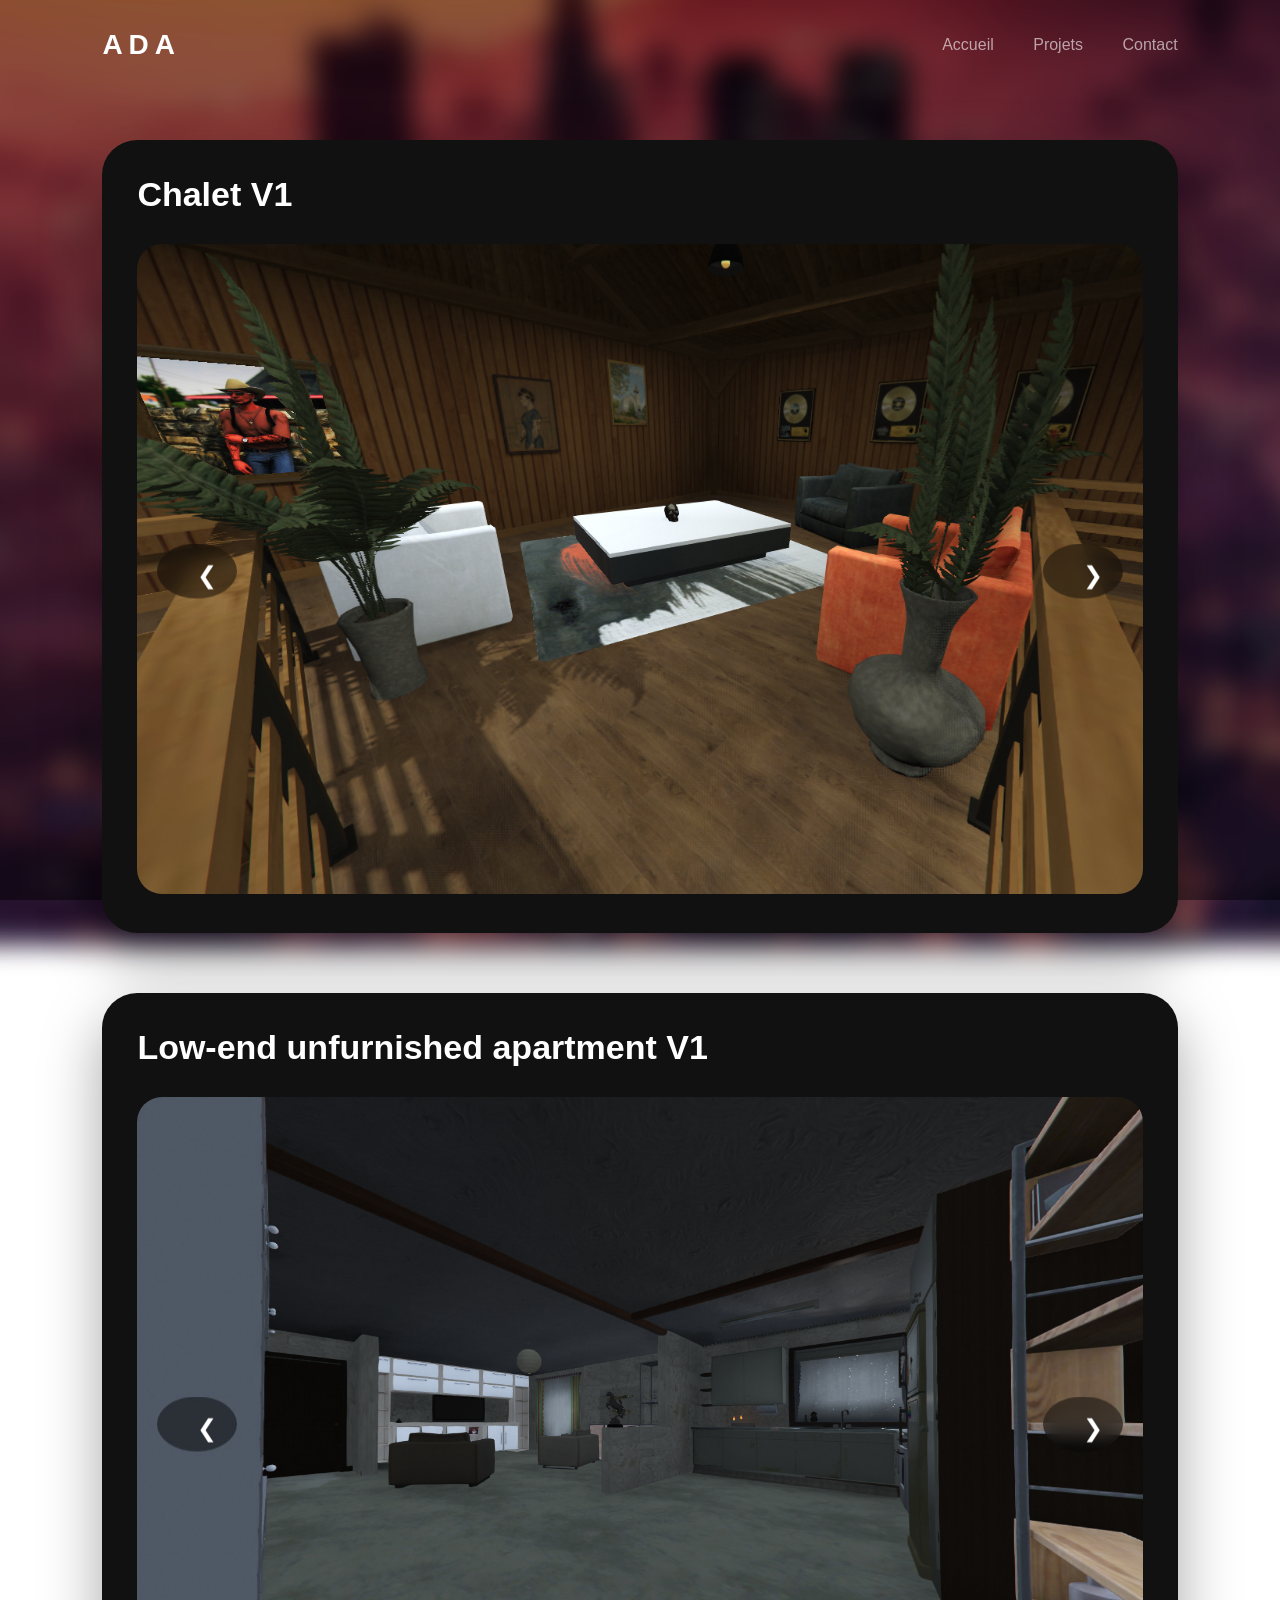
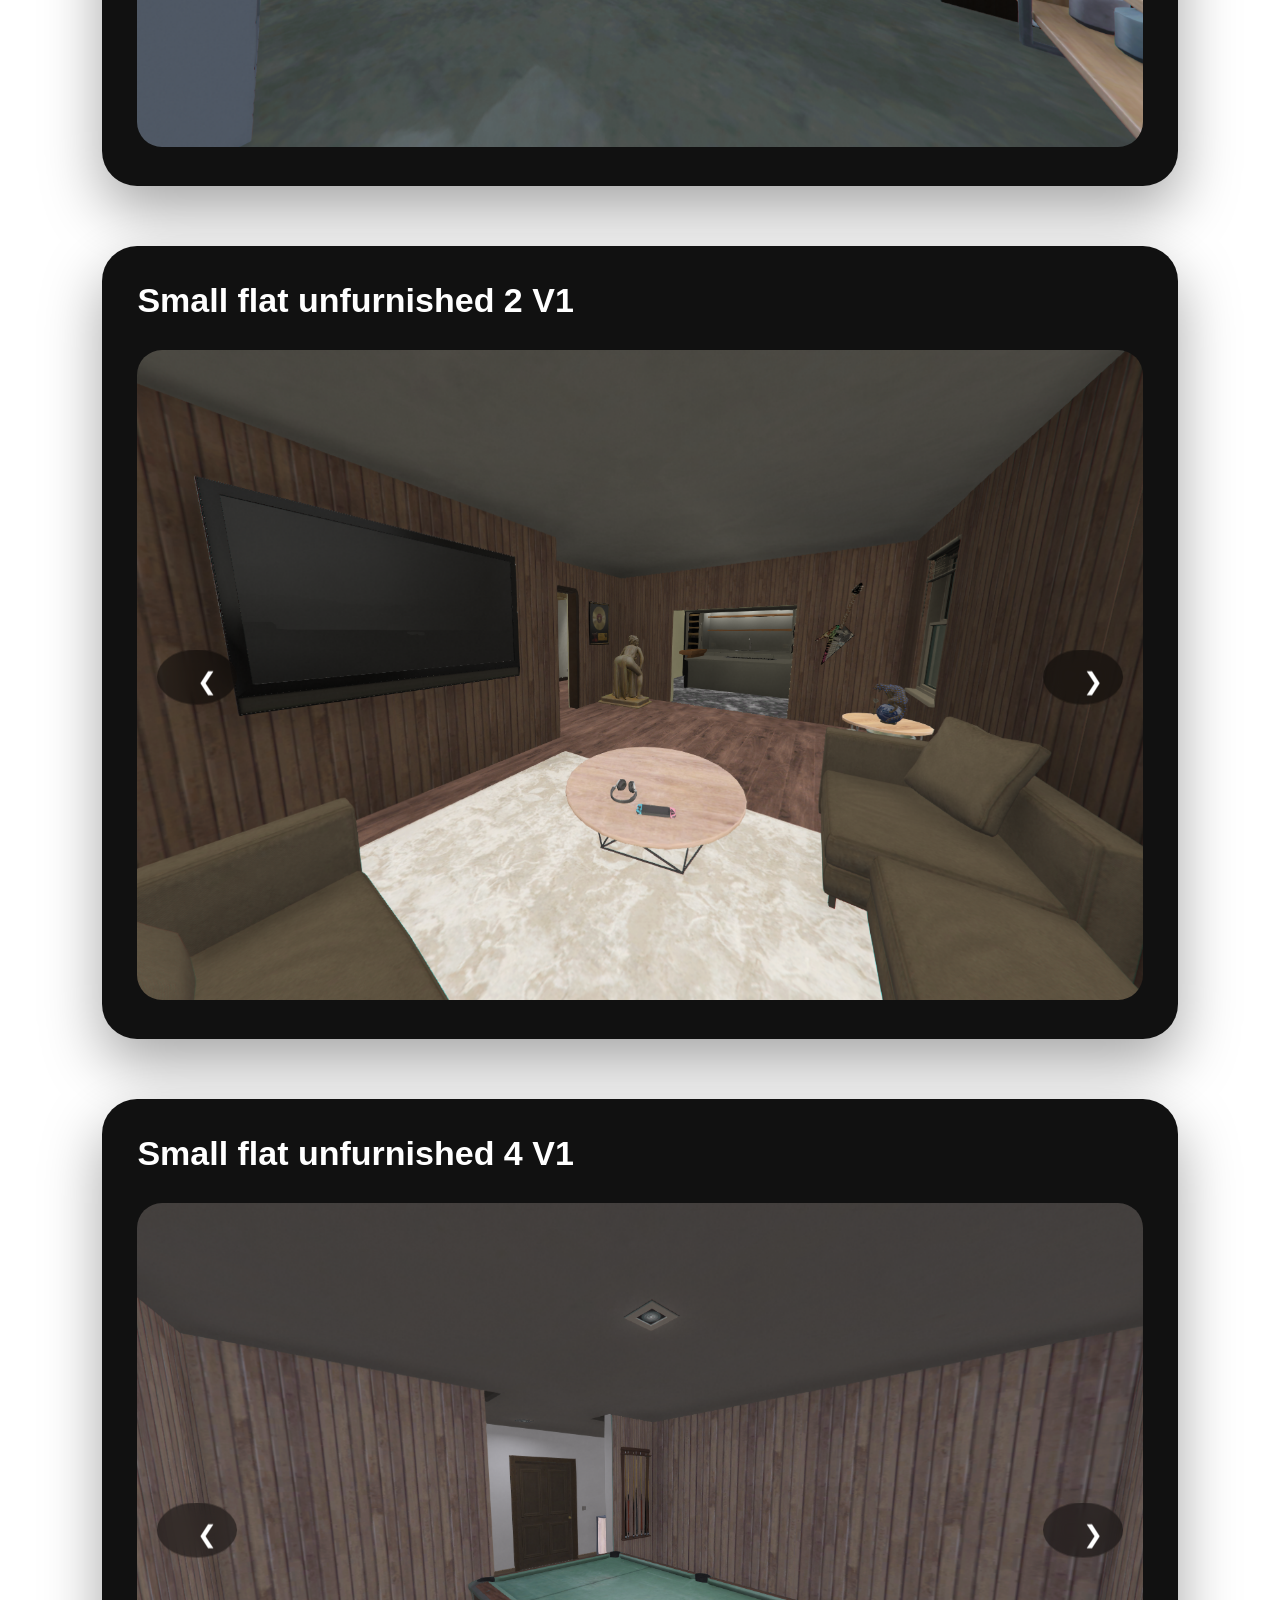
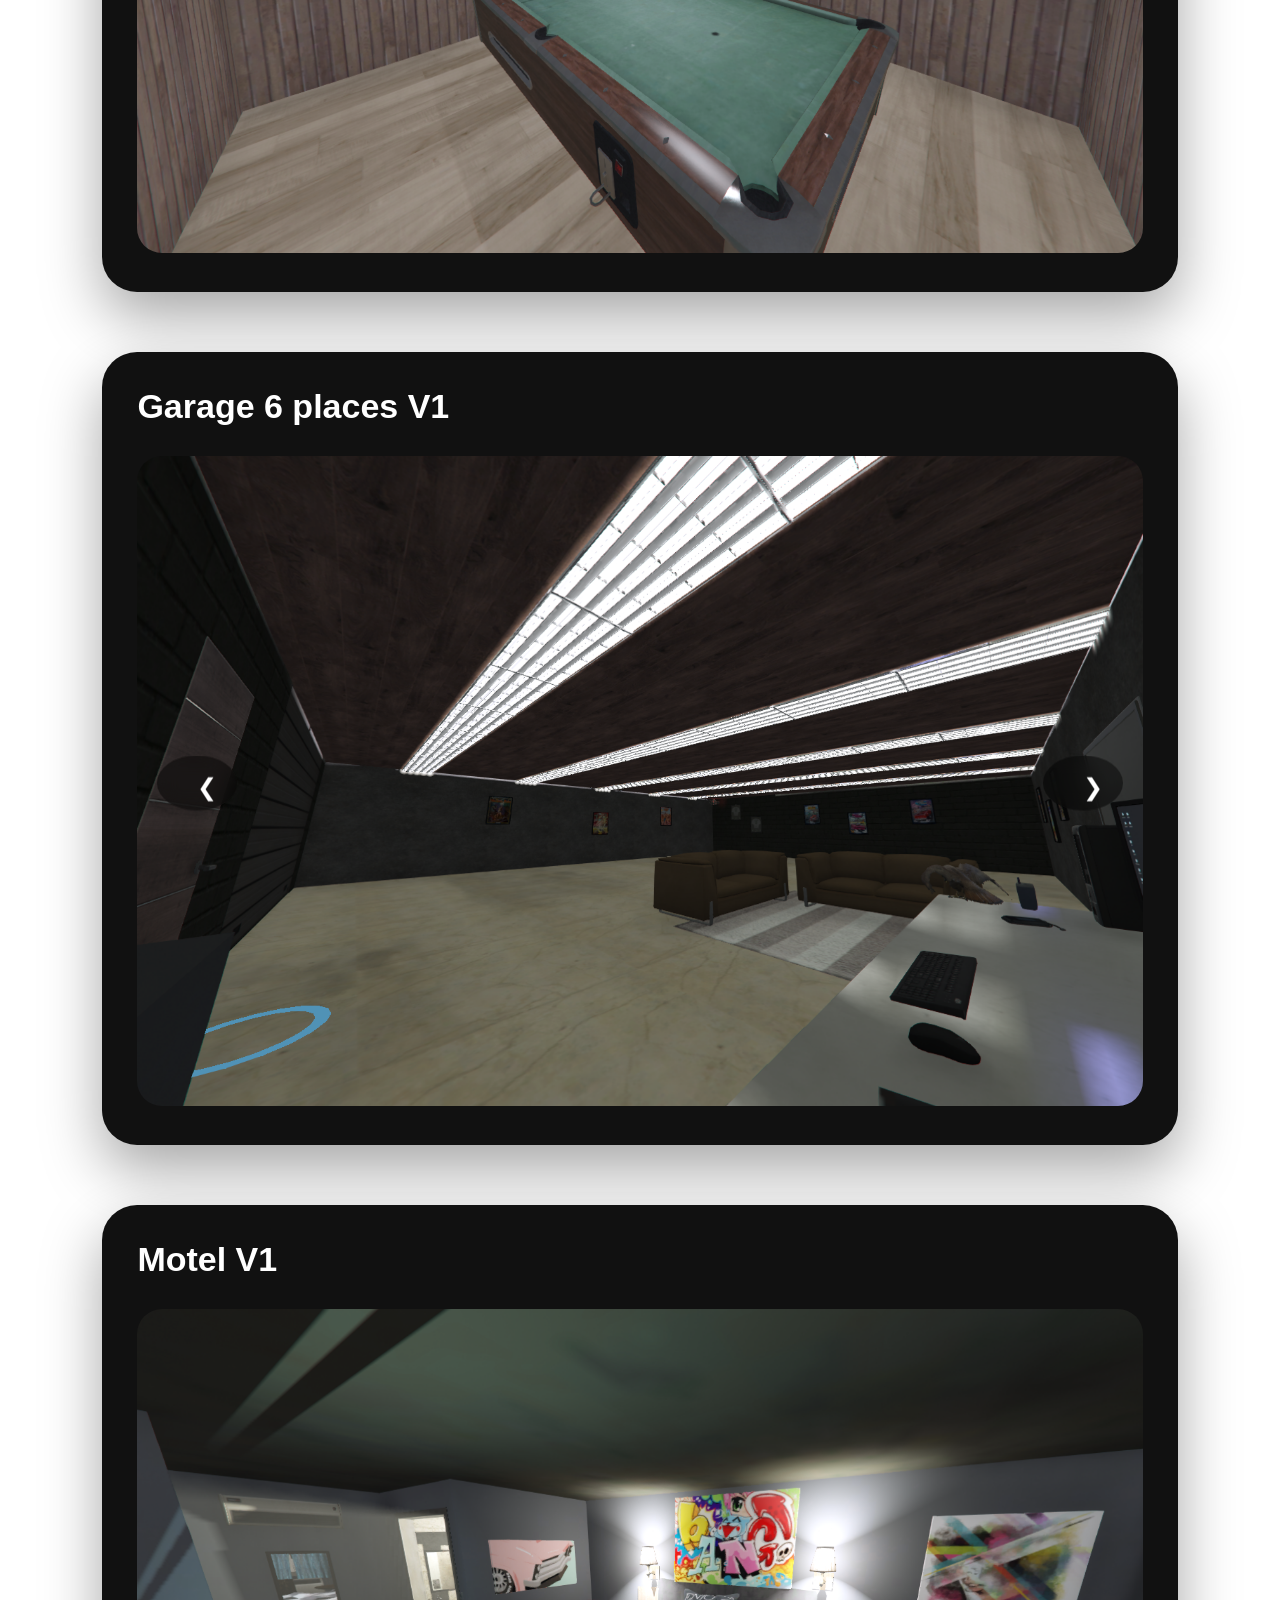
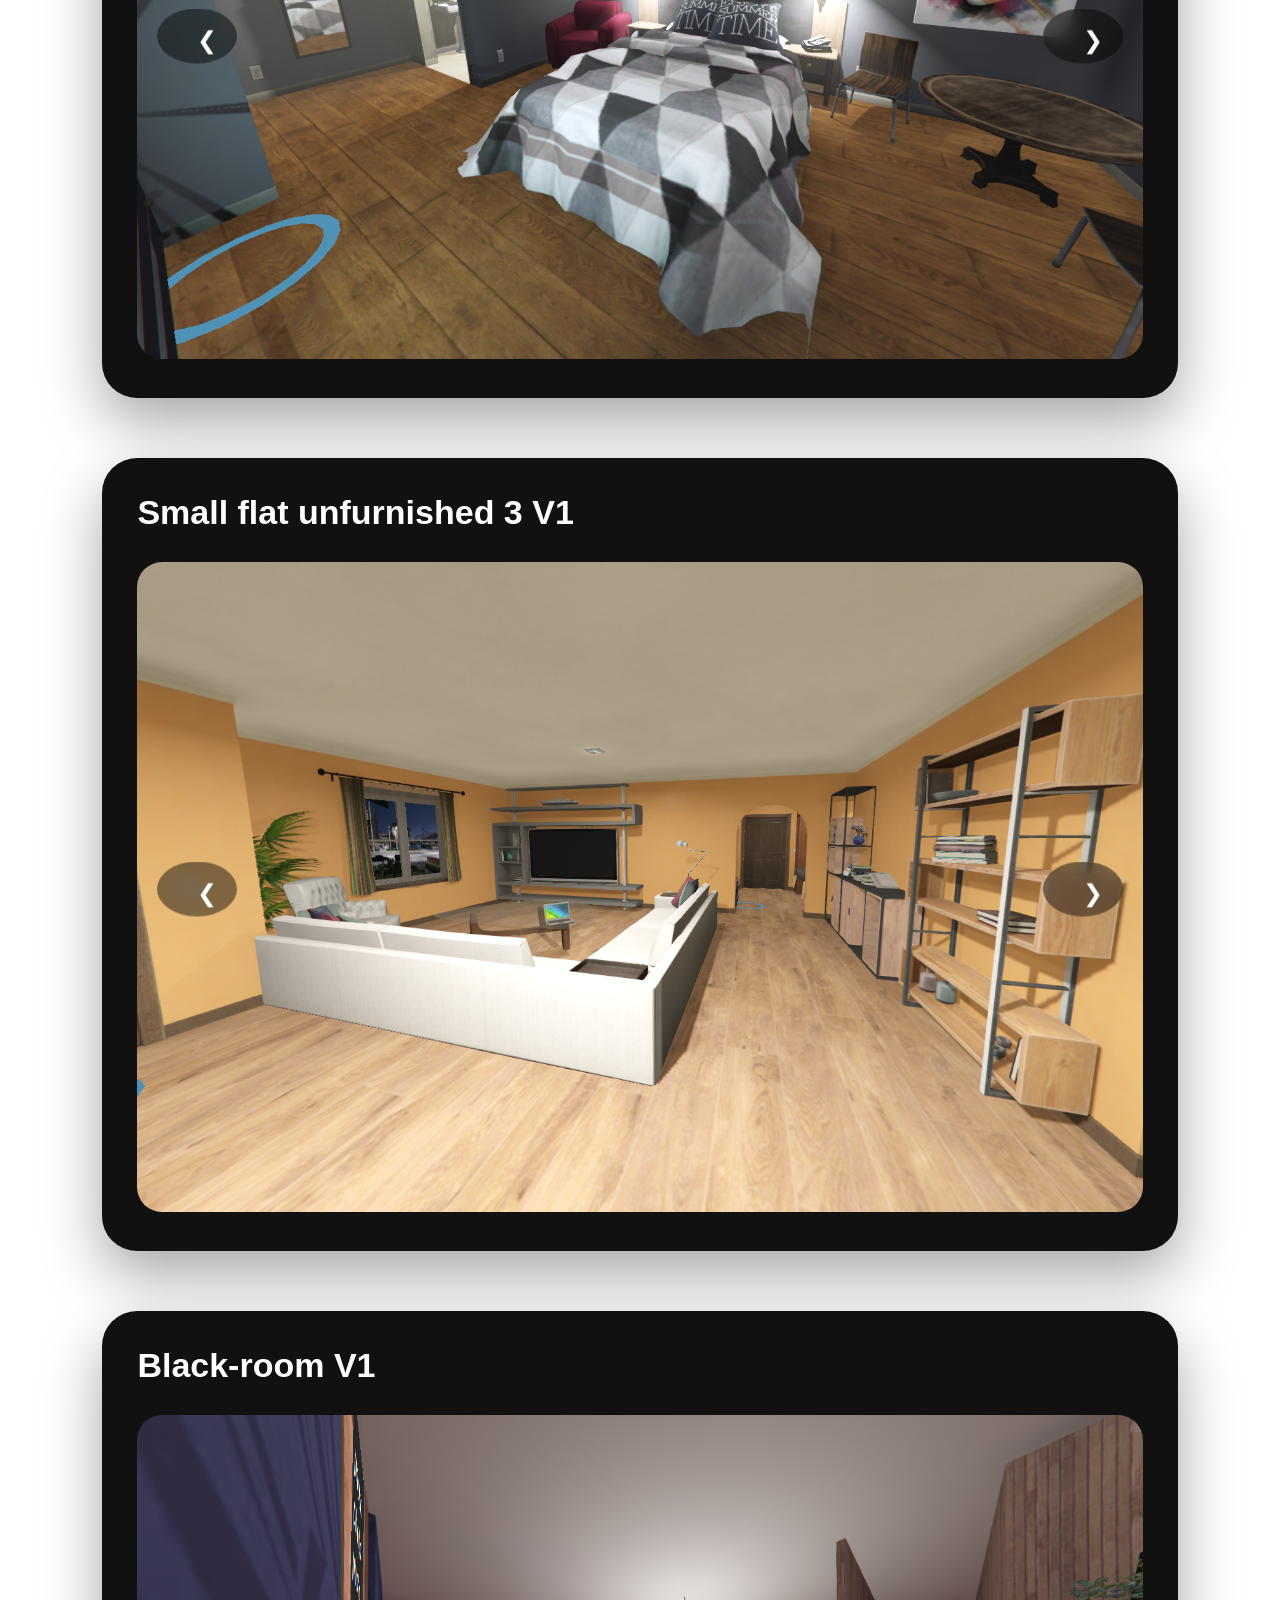
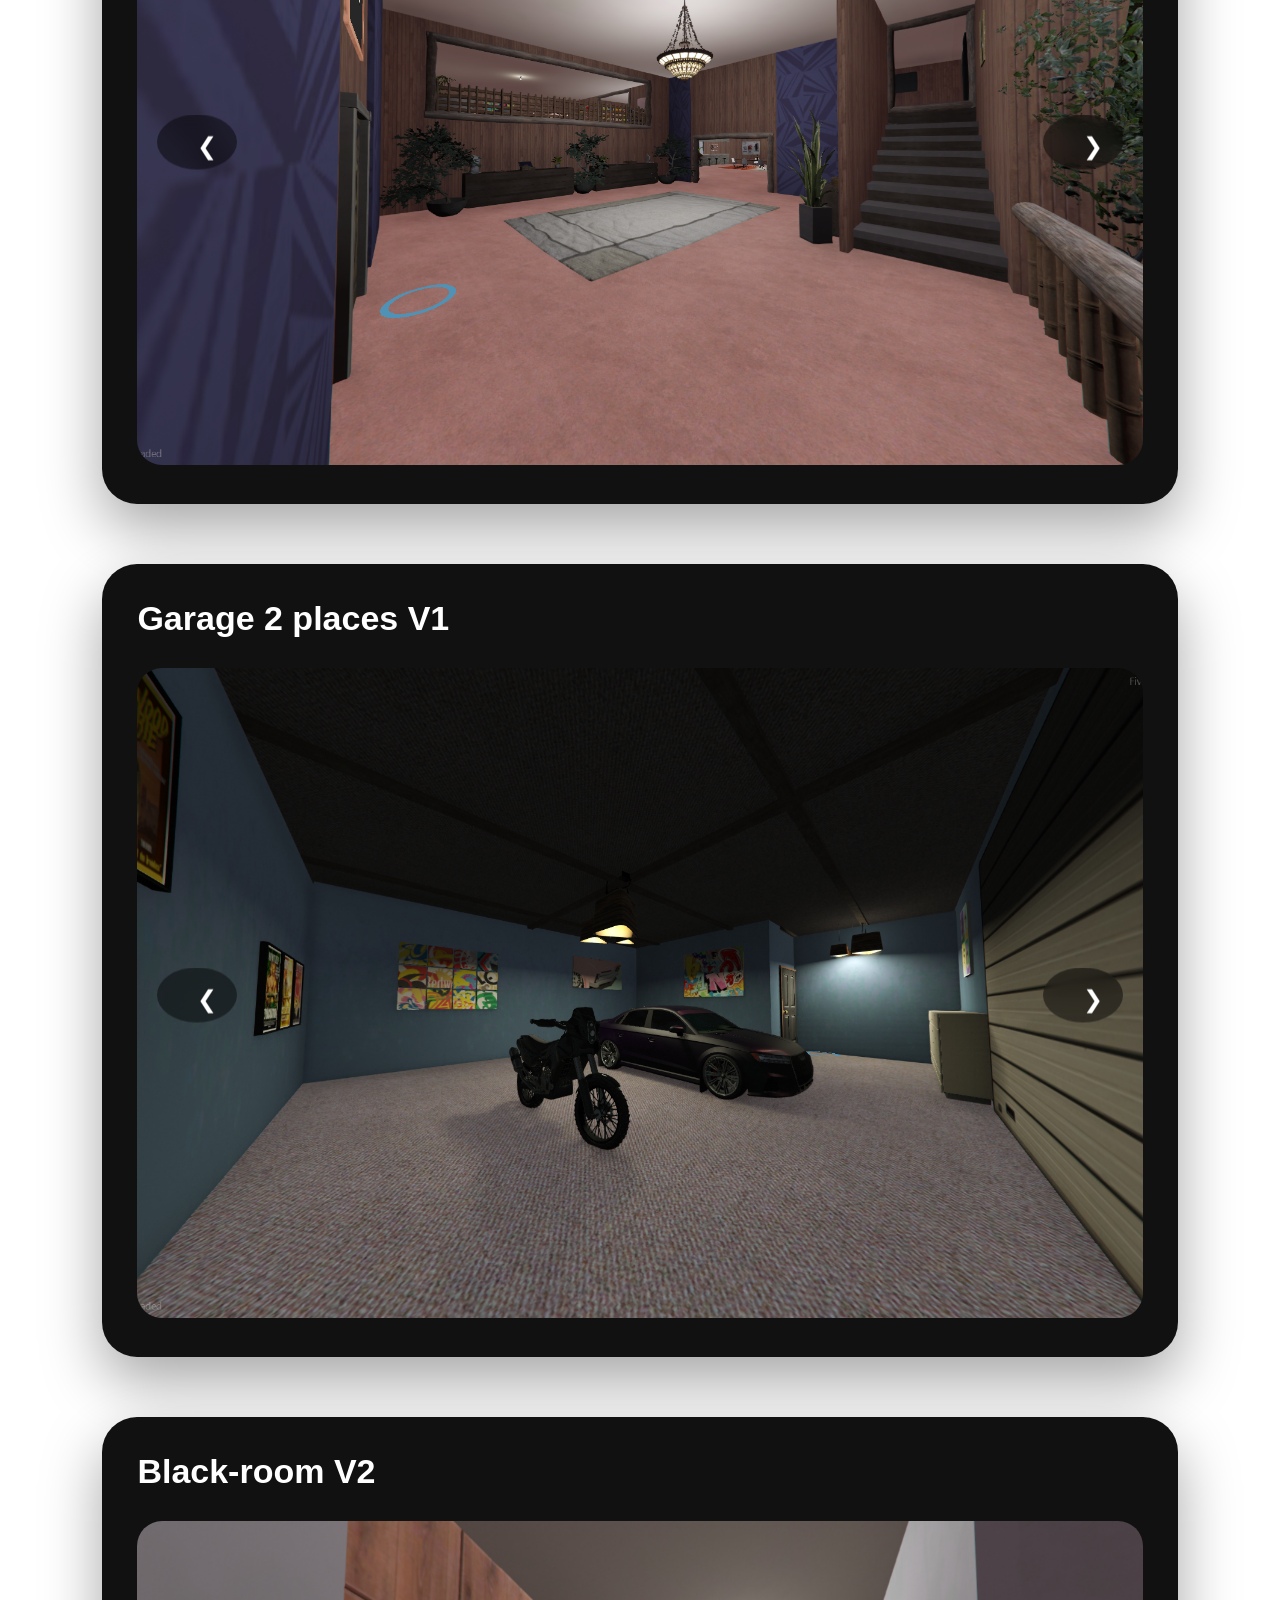
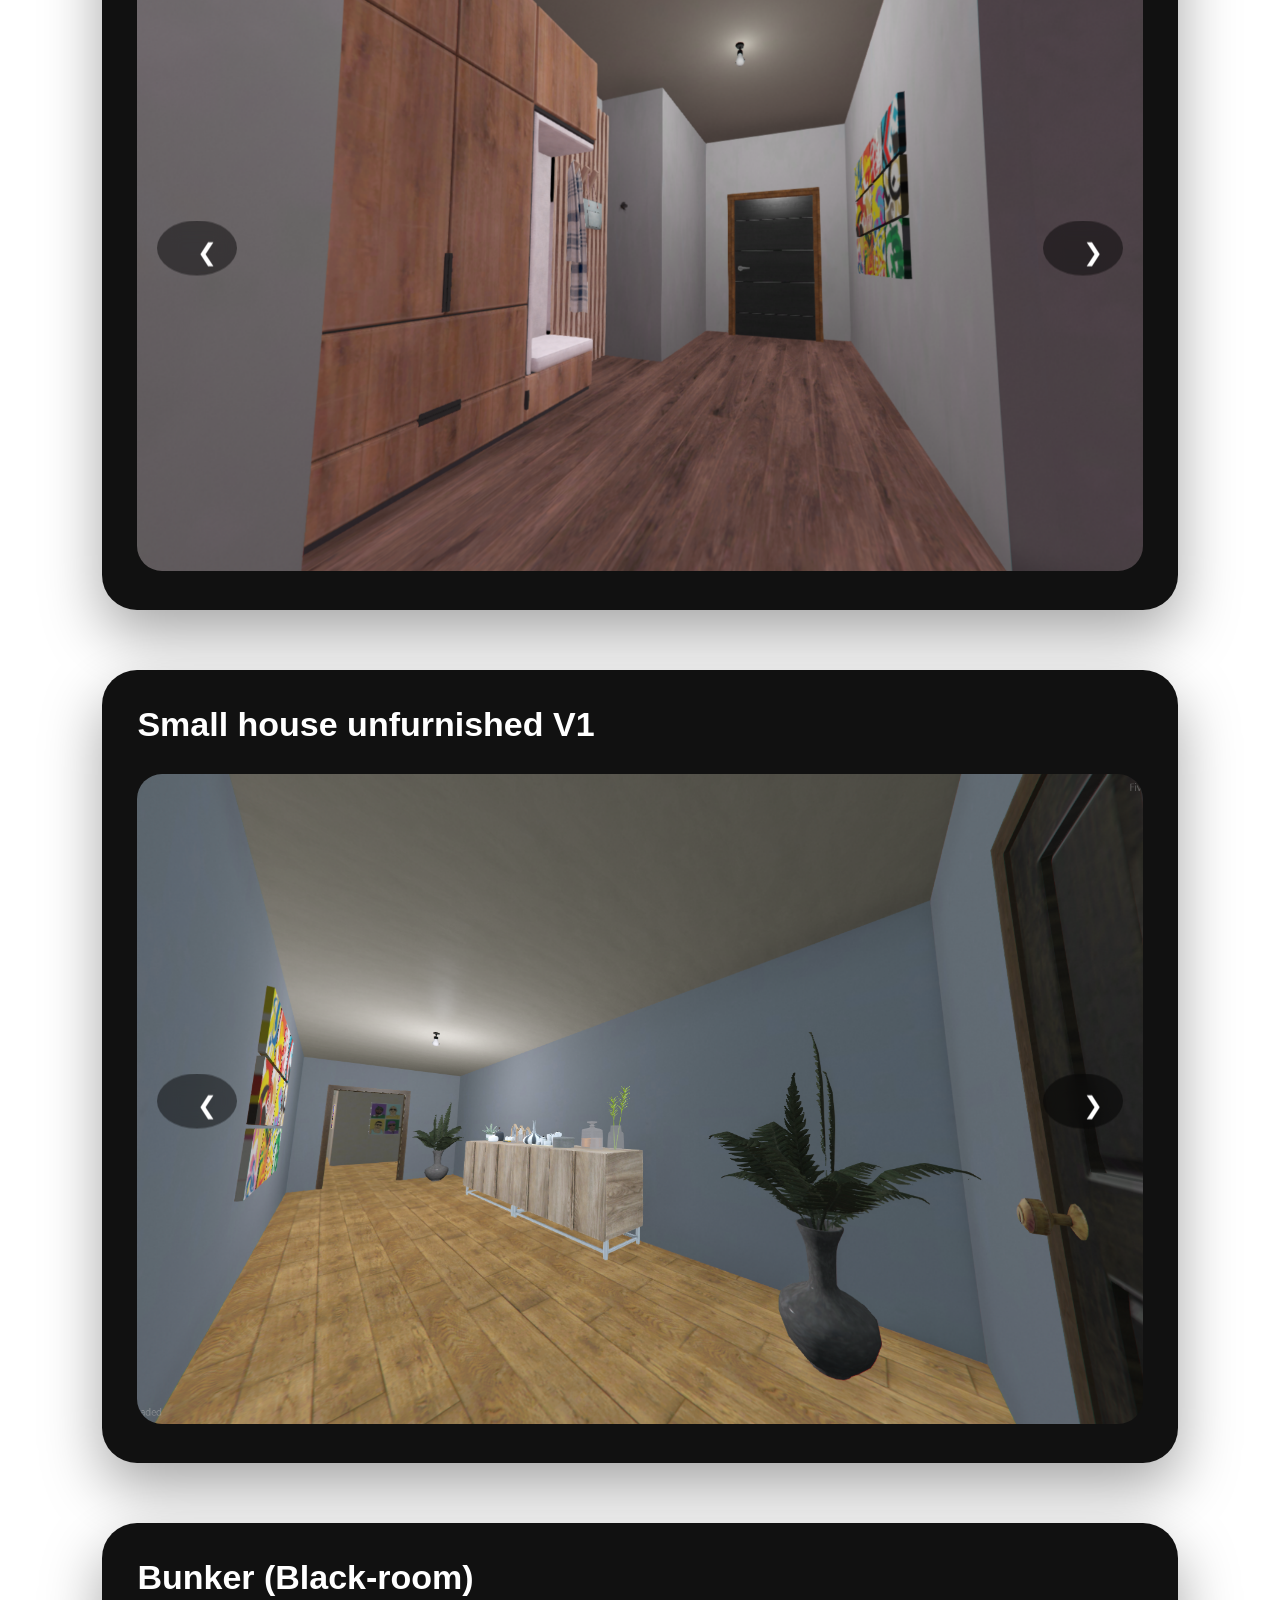
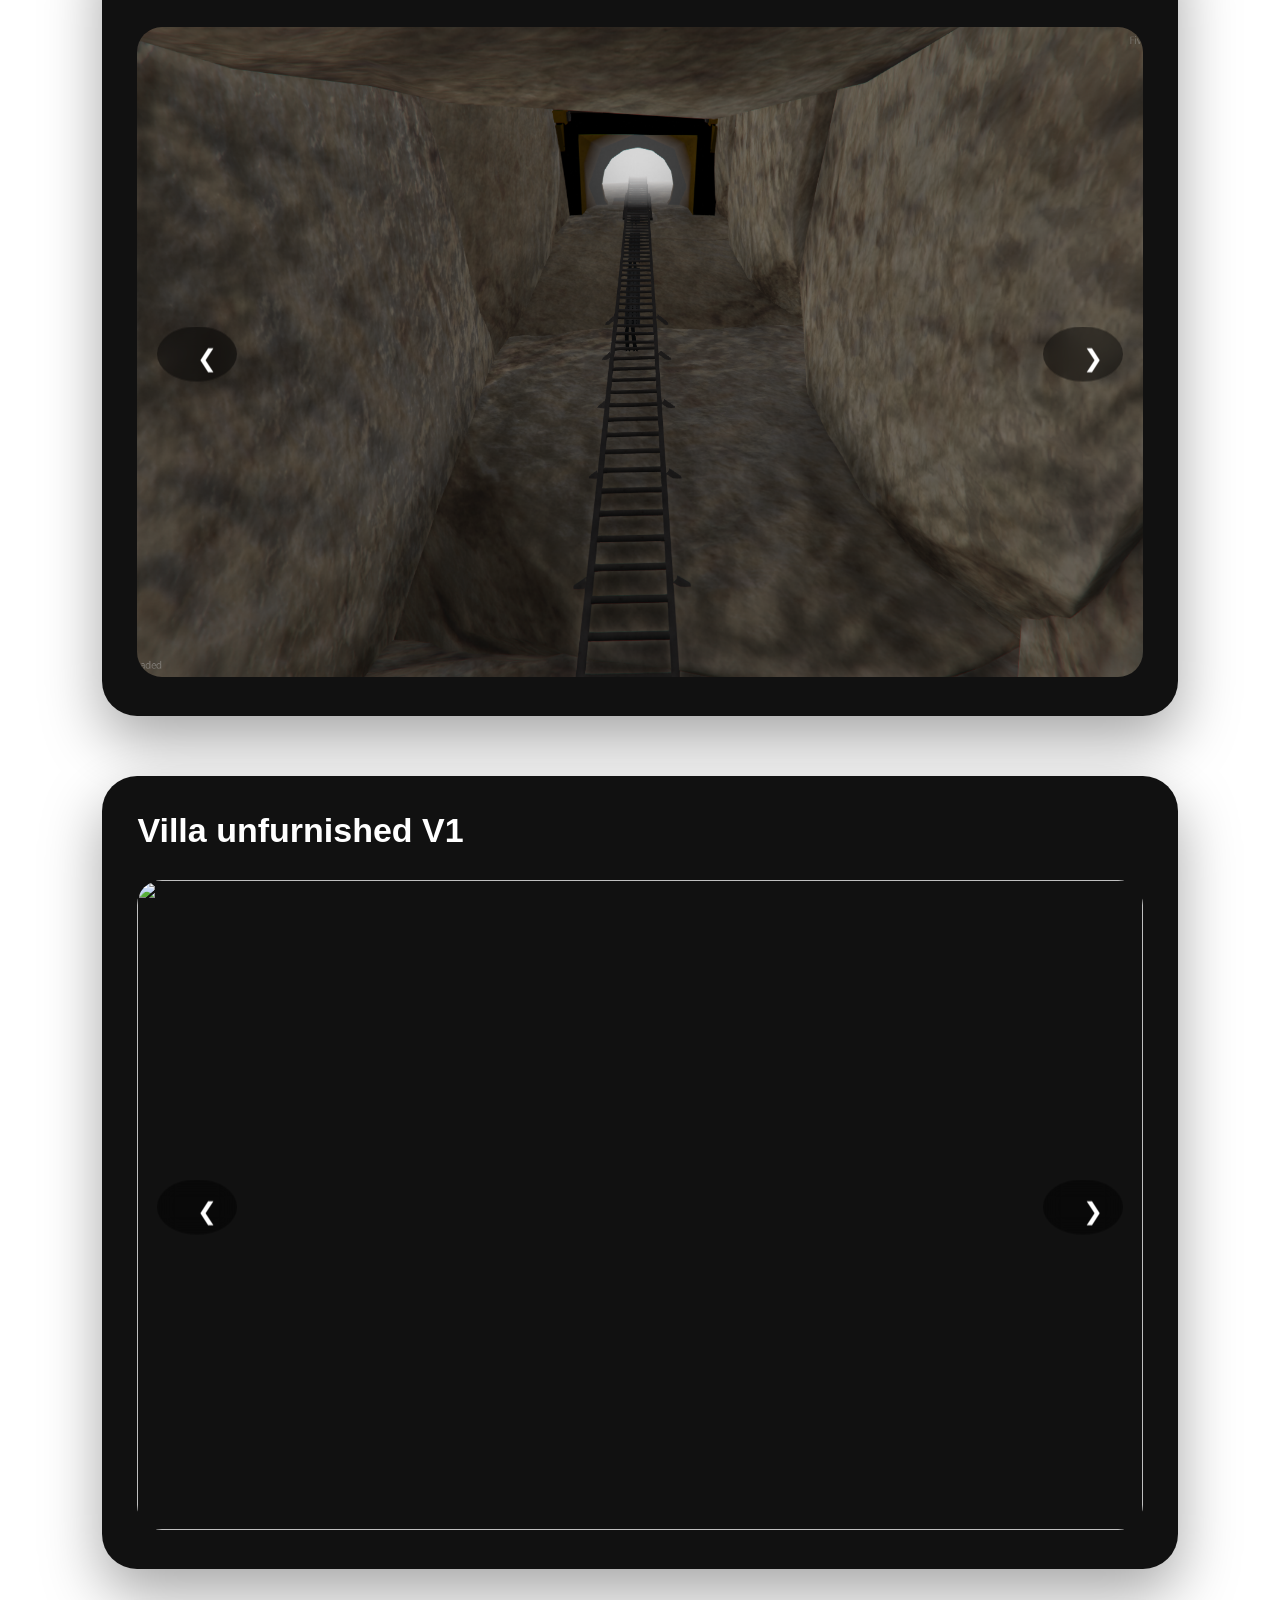
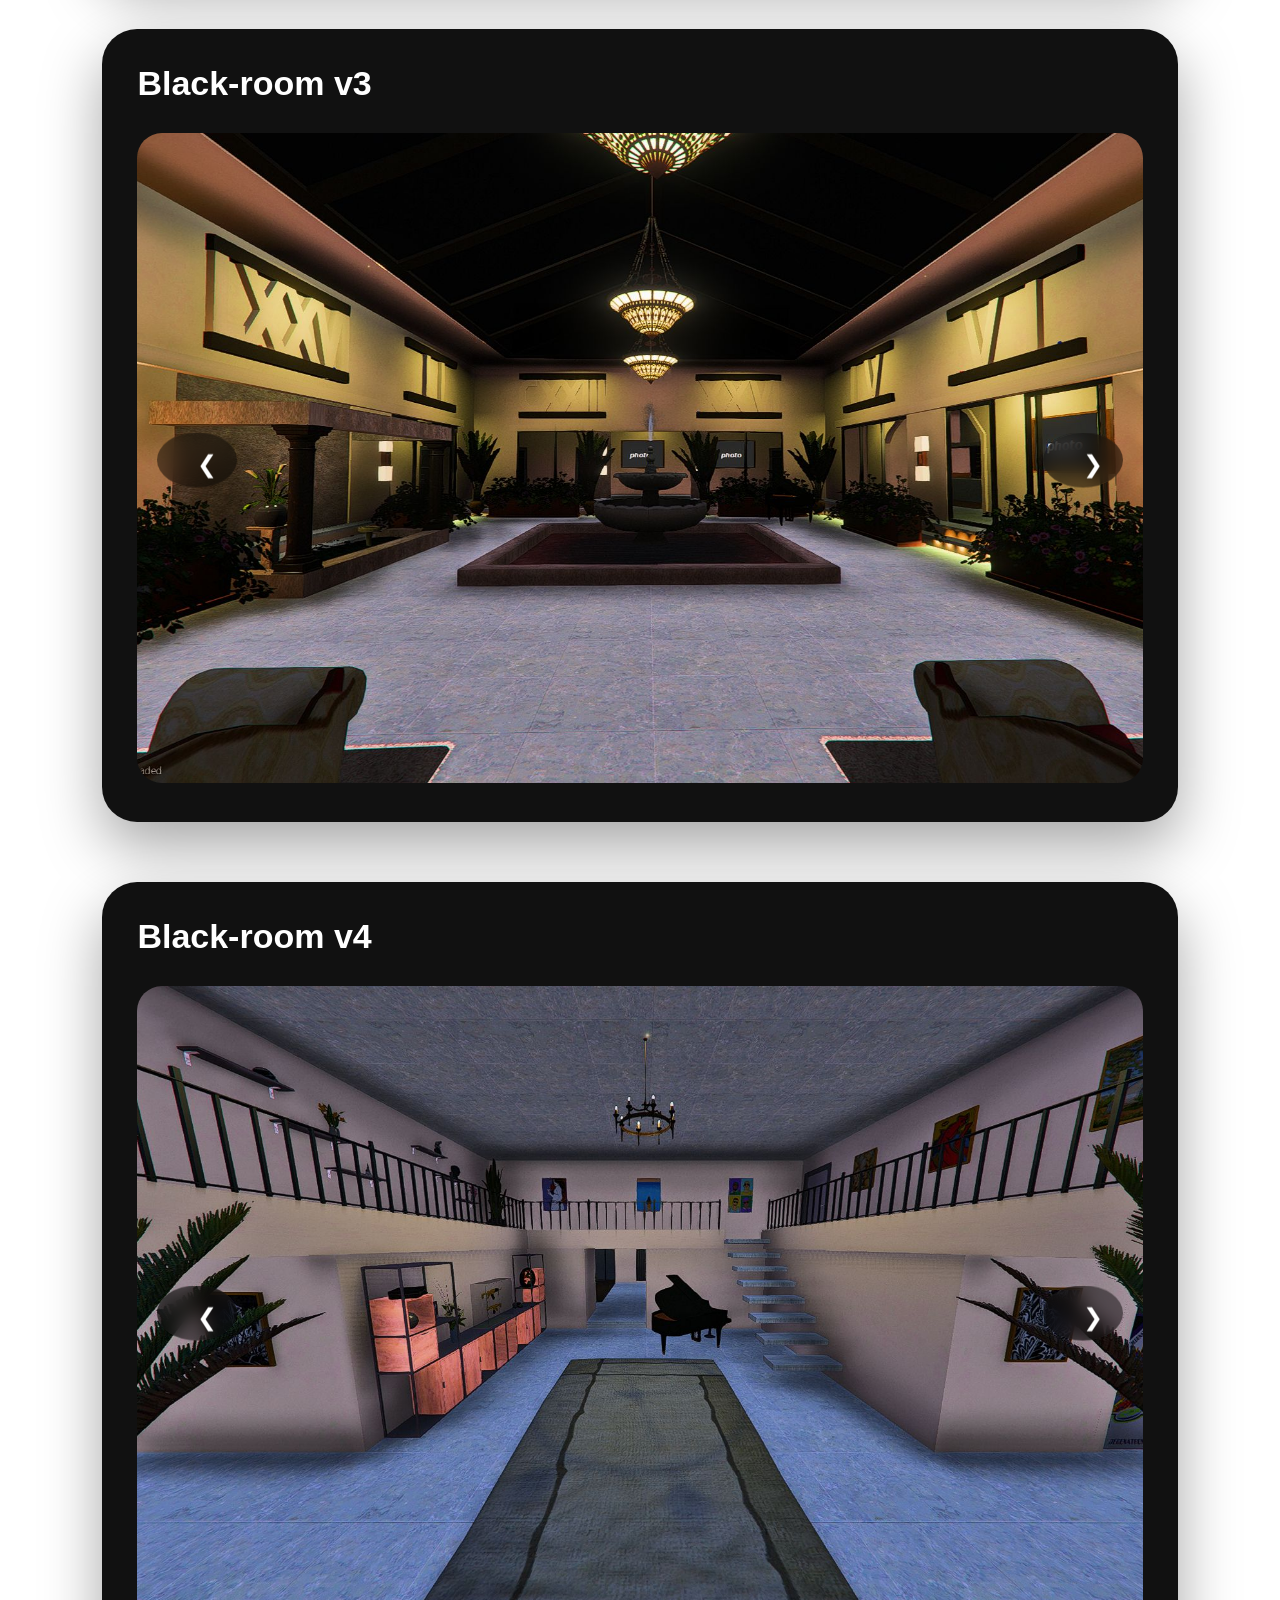
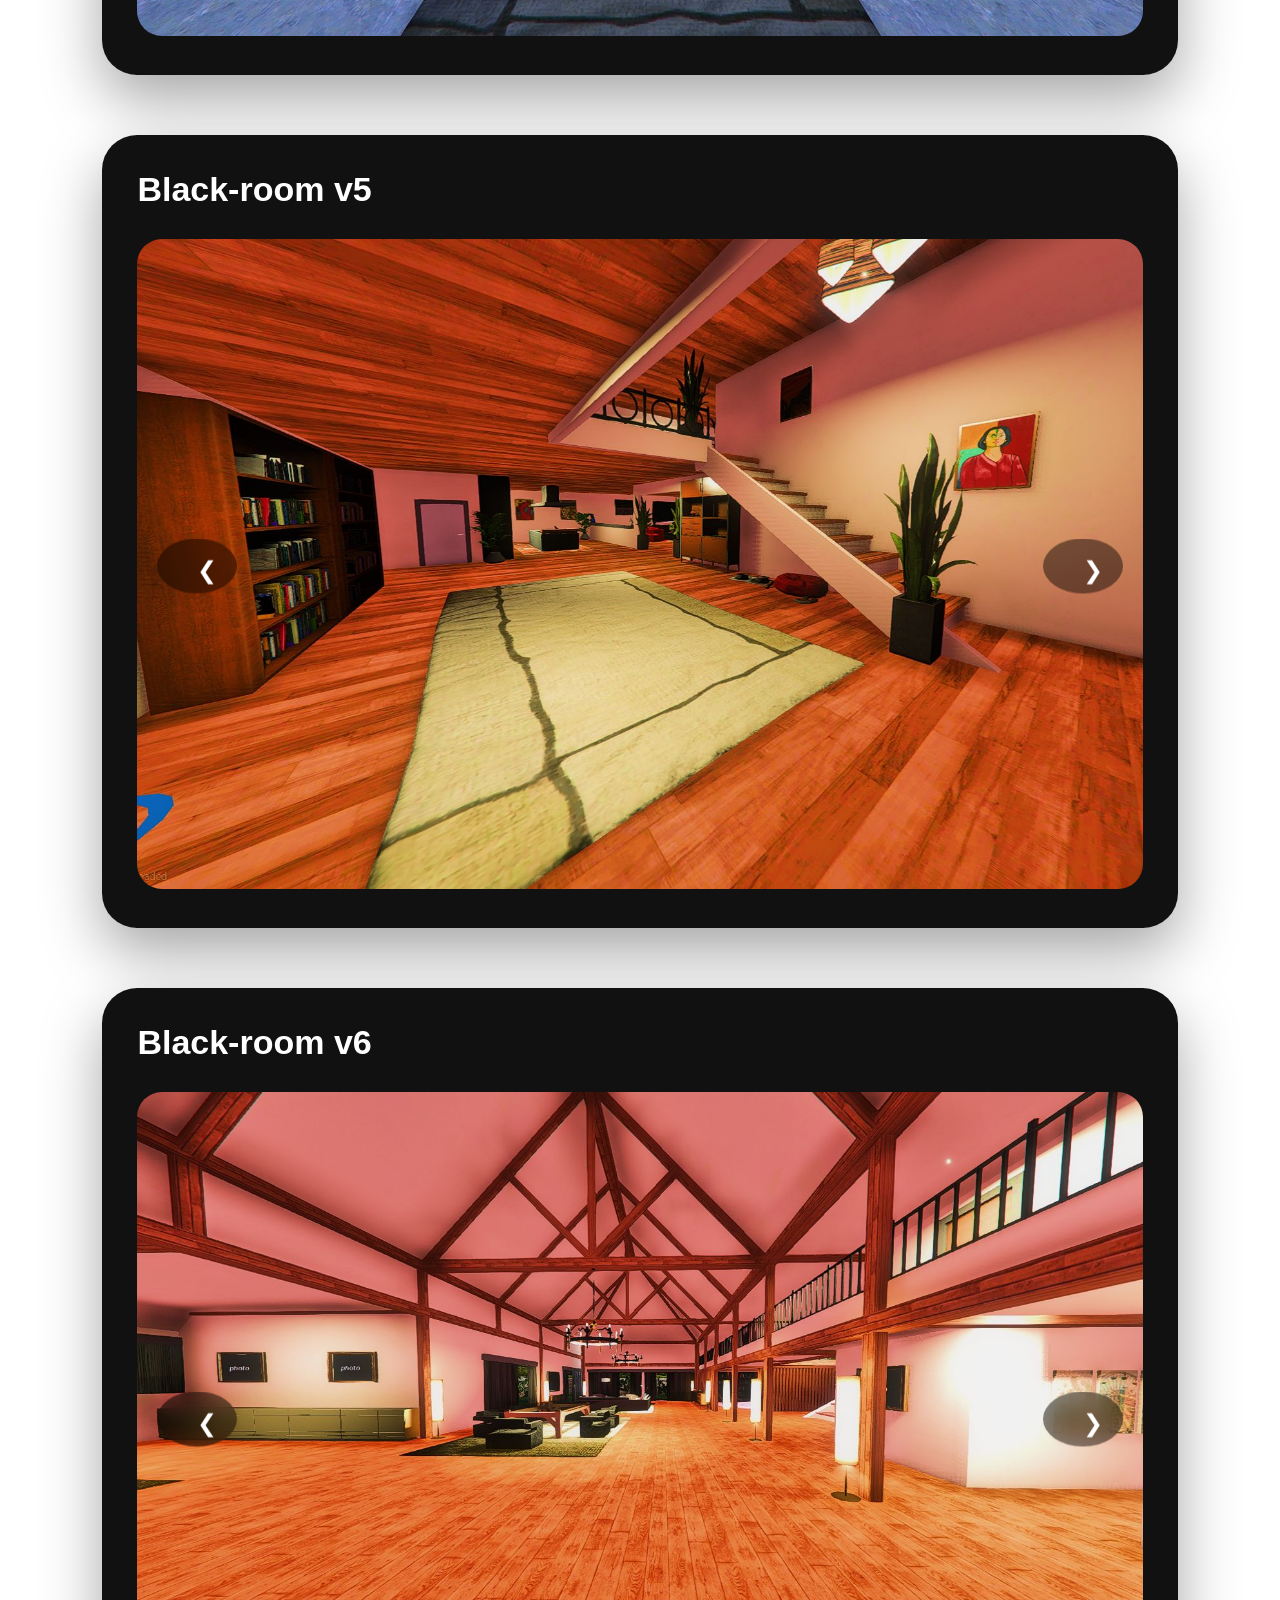
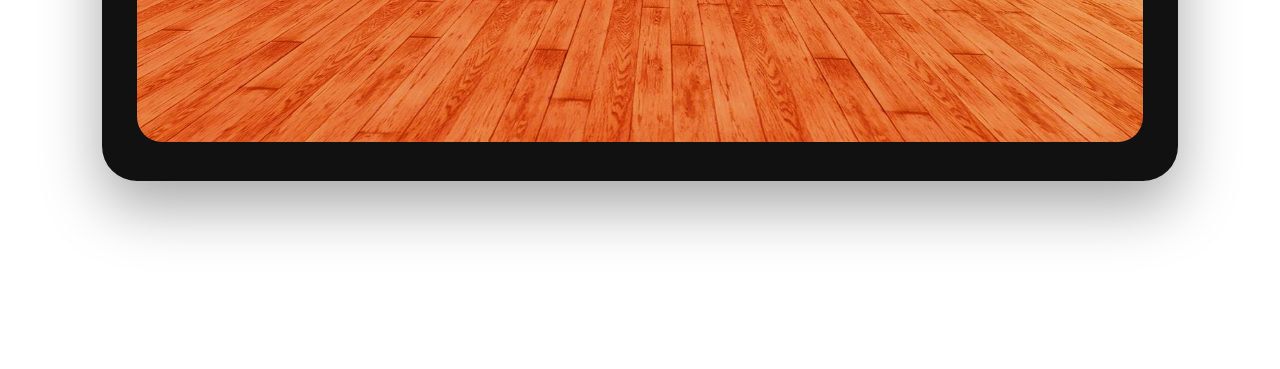
==== commit d6e6004f: "Refactor projets.html to update content and structure" ====
--- a/projets.html
+++ b/projets.html
@@ -345,10 +345,114 @@
             >
 
             <button class="next">&#10095;</button>
-
-        </div>
-
-    </div>
+            
+ </div>
+        
+    </div>
+
+    <!-- ===================== -->
+    <!-- BUNKER -->
+    <!-- ===================== -->
+
+    <div class="projet">
+
+        <h2>Black-room v3</h2>
+
+        <div class="slider">
+
+            <button class="prev">&#10094;</button>
+
+            <img
+                class="slider-image"
+                src="261.jpg"
+                data-images="262.jpg,263.jpg,264.jpg,265.jpg,266.jpg,267.jpg,268.jpg,269.jpg,270.jpg,271.jpg,272.jpg,273.jpg,274.jpg,275.jpg,276.jpg,277.jpg,261.jpg"
+            >
+
+            <button class="next">&#10095;</button>
+
+        </div>
+
+
+    </div>
+
+    
+    <!-- ===================== -->
+    <!-- BUNKER -->
+    <!-- ===================== -->
+
+    <div class="projet">
+
+        <h2>Black-room v4</h2>
+
+        <div class="slider">
+
+            <button class="prev">&#10094;</button>
+
+            <img
+                class="slider-image"
+                src="061.jpg"
+                data-images="062.jpg,063.jpg,064.jpg,065.jpg,066.jpg,067.jpg,068.jpg,069.jpg,070.jpg,071.jpg,072.jpg,073.jpg,074.jpg,076.jpg,077.jpg,078.jpg,079.jpg,061.jpg"
+            >
+
+            <button class="next">&#10095;</button>
+
+        </div>
+
+
+    </div>
+
+    
+    <!-- ===================== -->
+    <!-- BUNKER -->
+    <!-- ===================== -->
+
+    <div class="projet">
+
+        <h2>Black-room v5</h2>
+
+        <div class="slider">
+
+            <button class="prev">&#10094;</button>
+
+            <img
+                class="slider-image"
+                src="041.jpg"
+                data-images="042.jpg,043.jpg,044.jpg,045.jpg,046.jpg,047.jpg,048.jpg,049.jpg,050.jpg,051.jpg,052.jpg,053.jpg,054.jpg,041.jpg"
+            >
+
+            <button class="next">&#10095;</button>
+
+        </div>
+
+
+    </div>
+
+    
+    <!-- ===================== -->
+    <!-- BUNKER -->
+    <!-- ===================== -->
+
+    <div class="projet">
+
+        <h2>Black-room v6</h2>
+
+        <div class="slider">
+
+            <button class="prev">&#10094;</button>
+
+            <img
+                class="slider-image"
+                src="021.jpg"
+                data-images="022.jpg,023.jpg,024.jpg,025.jpg,026.jpg,027.jpg,028.jpg,029.jpg,030.jpg,031.jpg,032.jpg,033.jpg,034.jpg,035.jpg,036.jpg,021.jpg"
+            >
+
+            <button class="next">&#10095;</button>
+
+        </div>
+
+
+    </div>
+
 
 </section>
 
